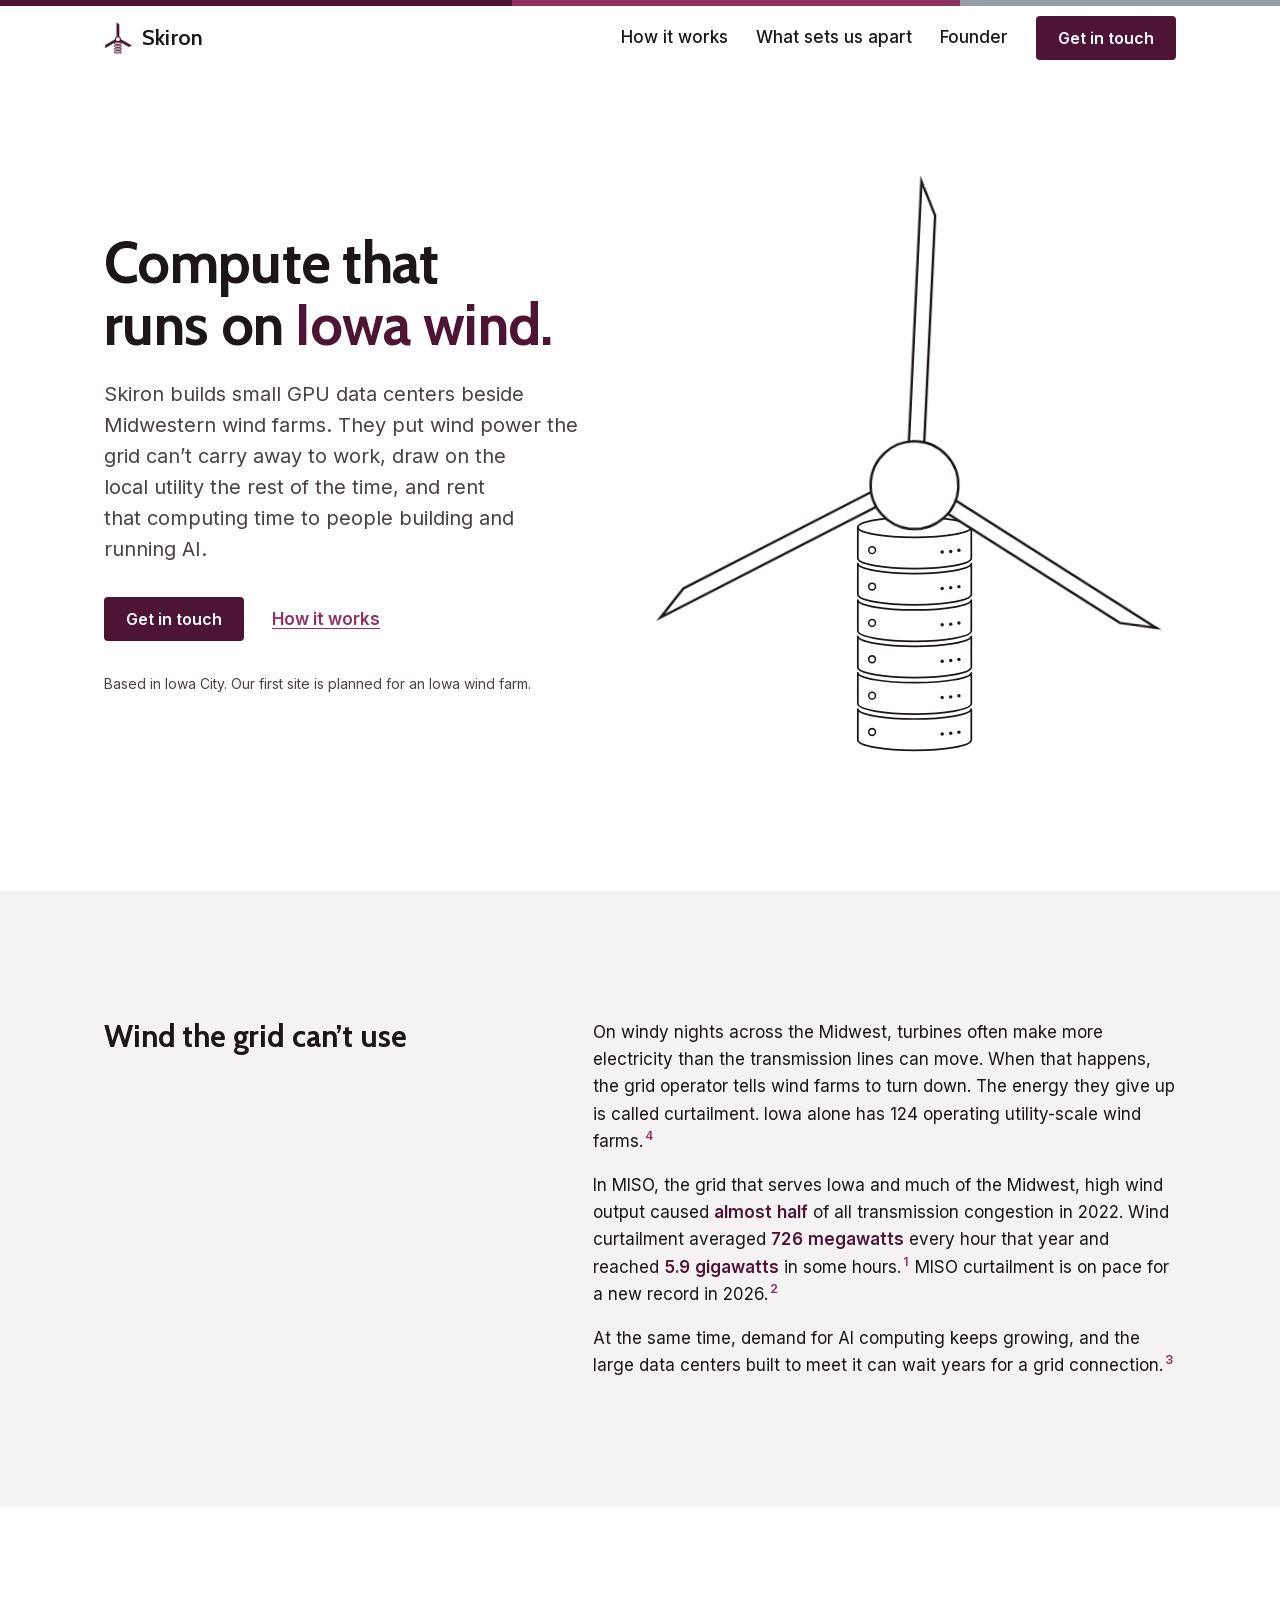
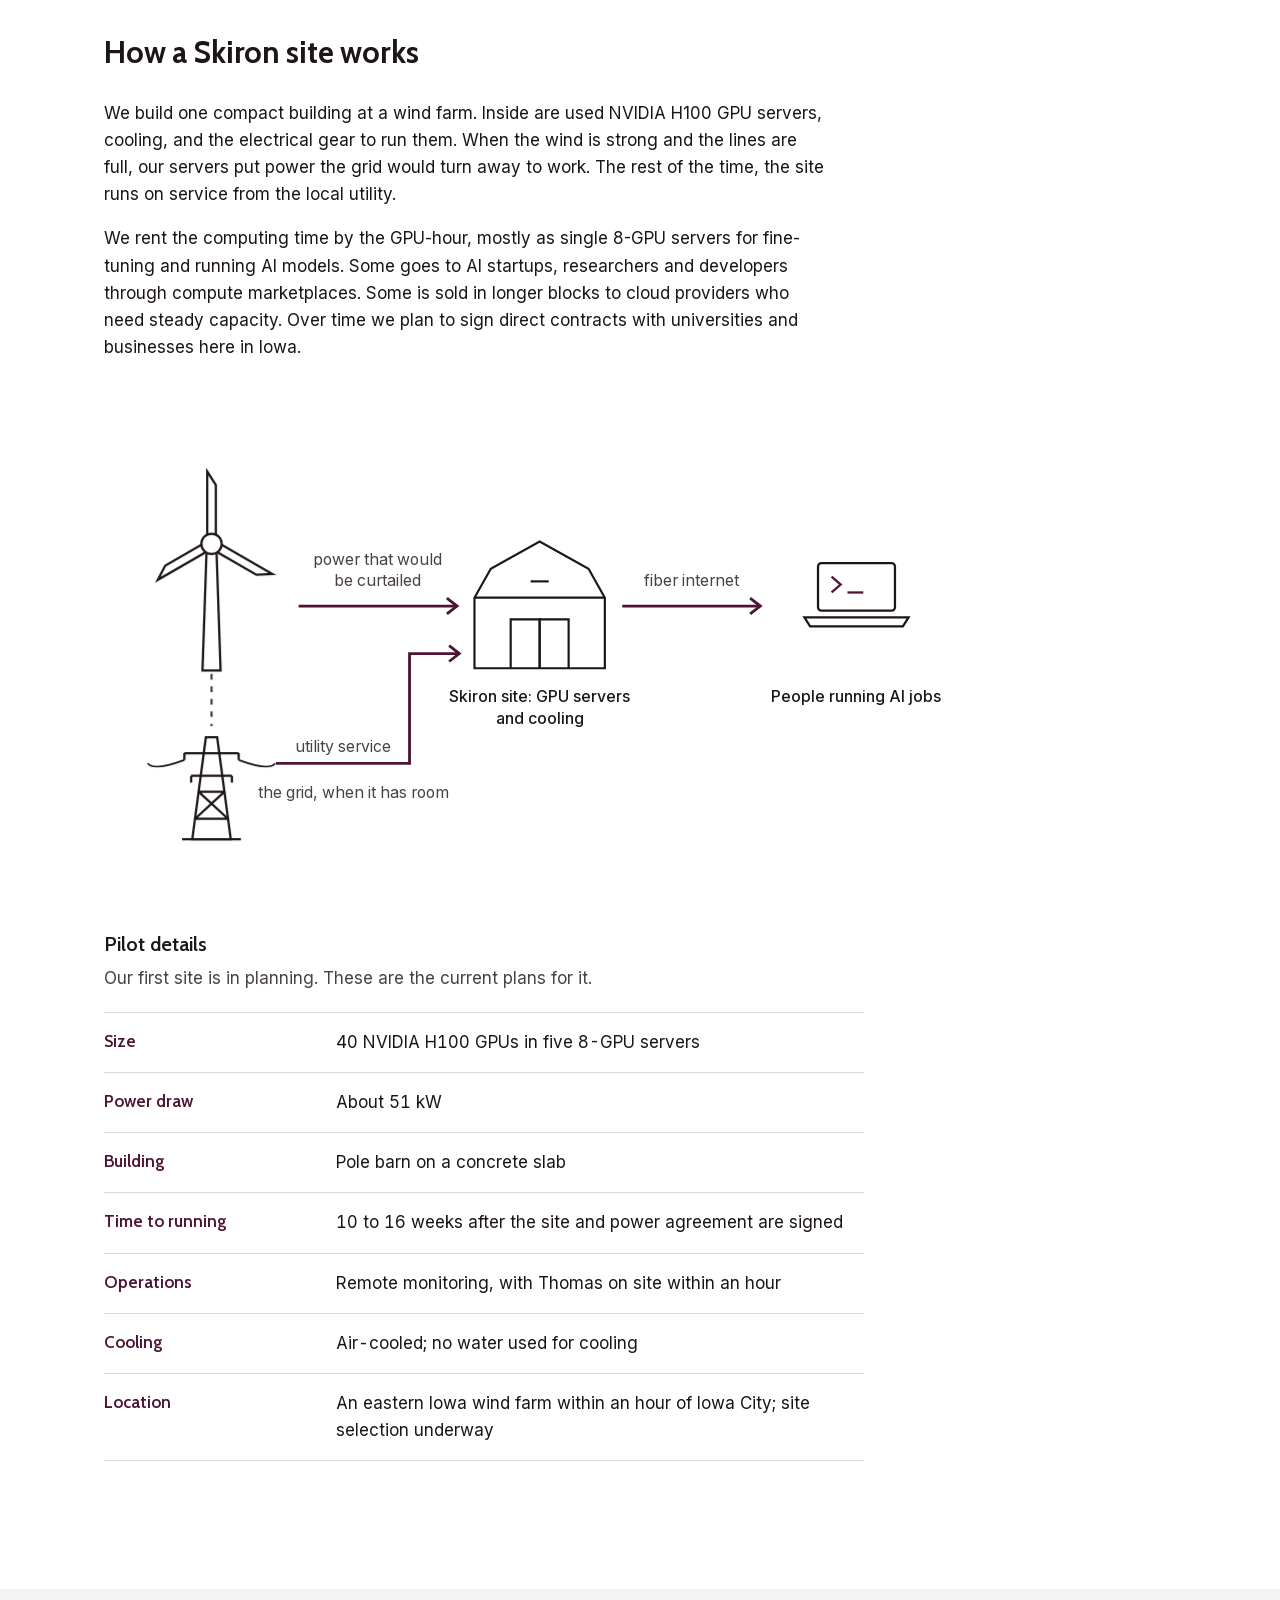
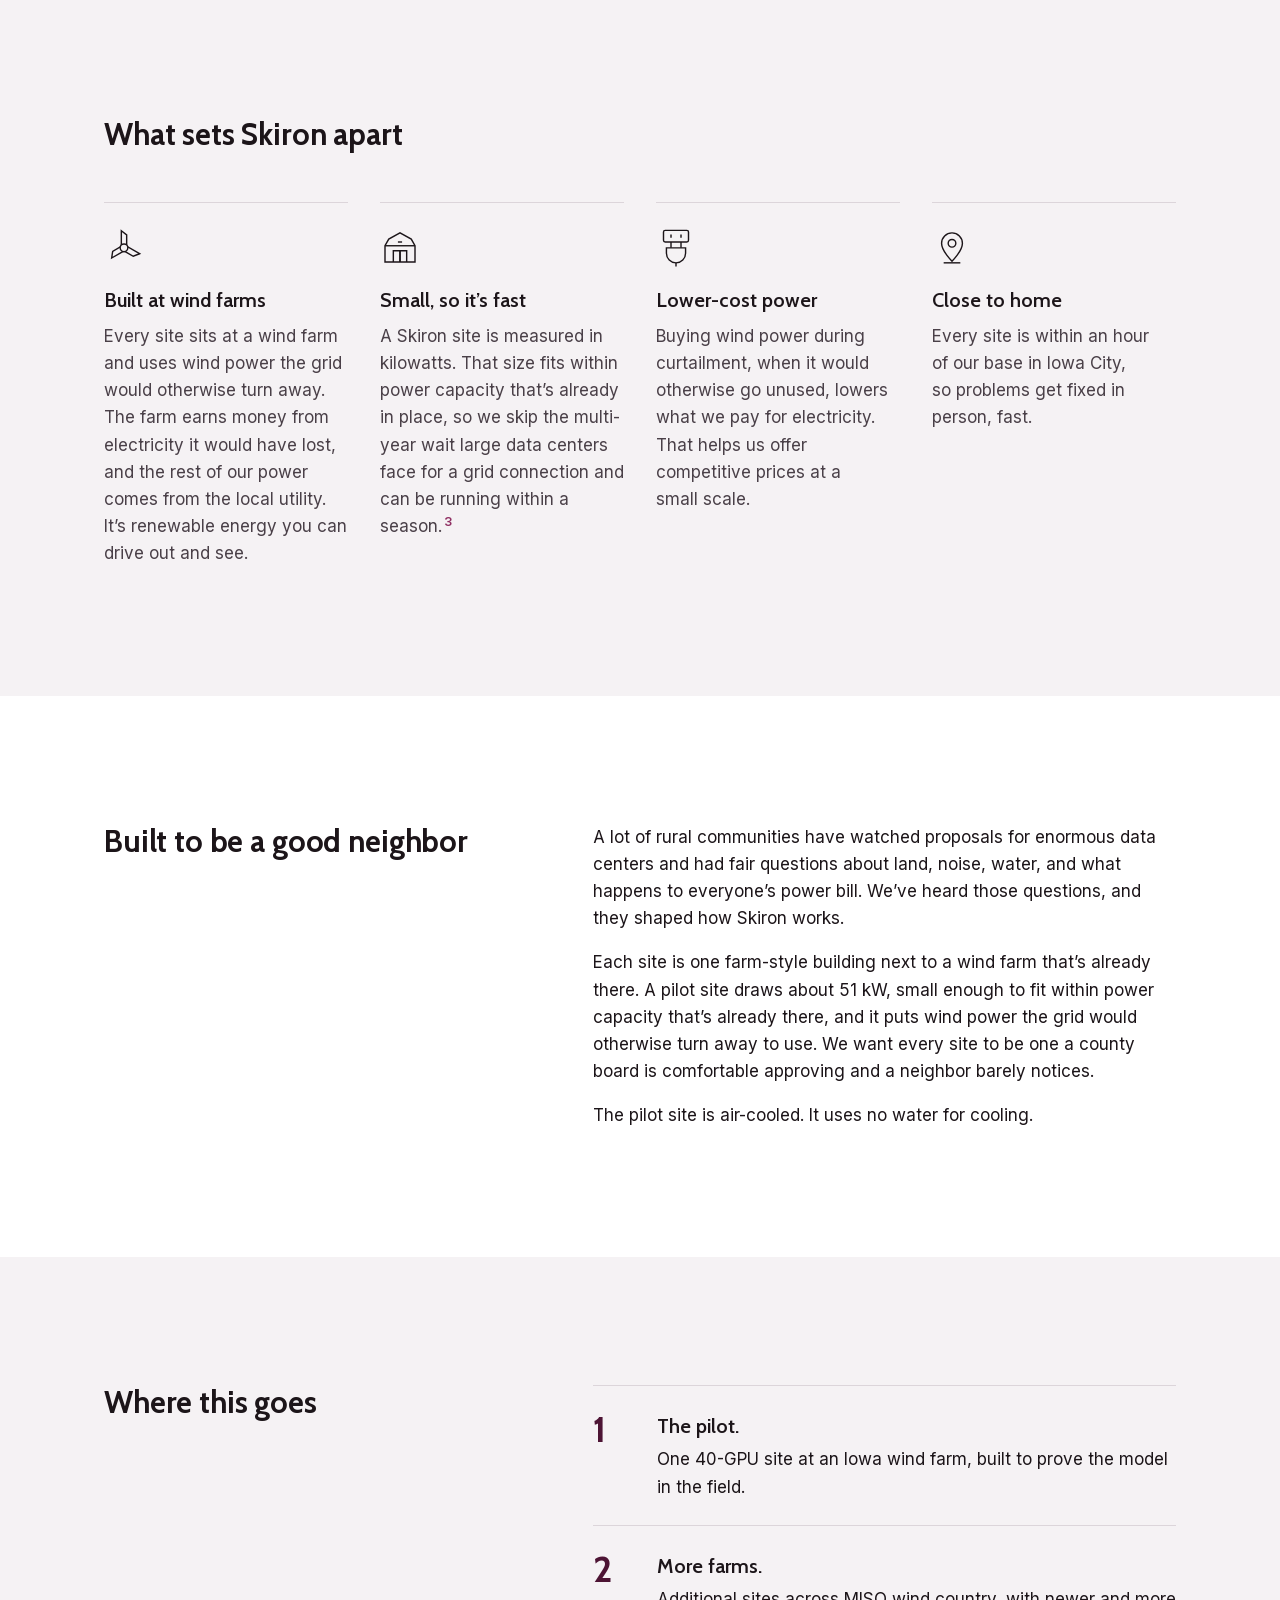
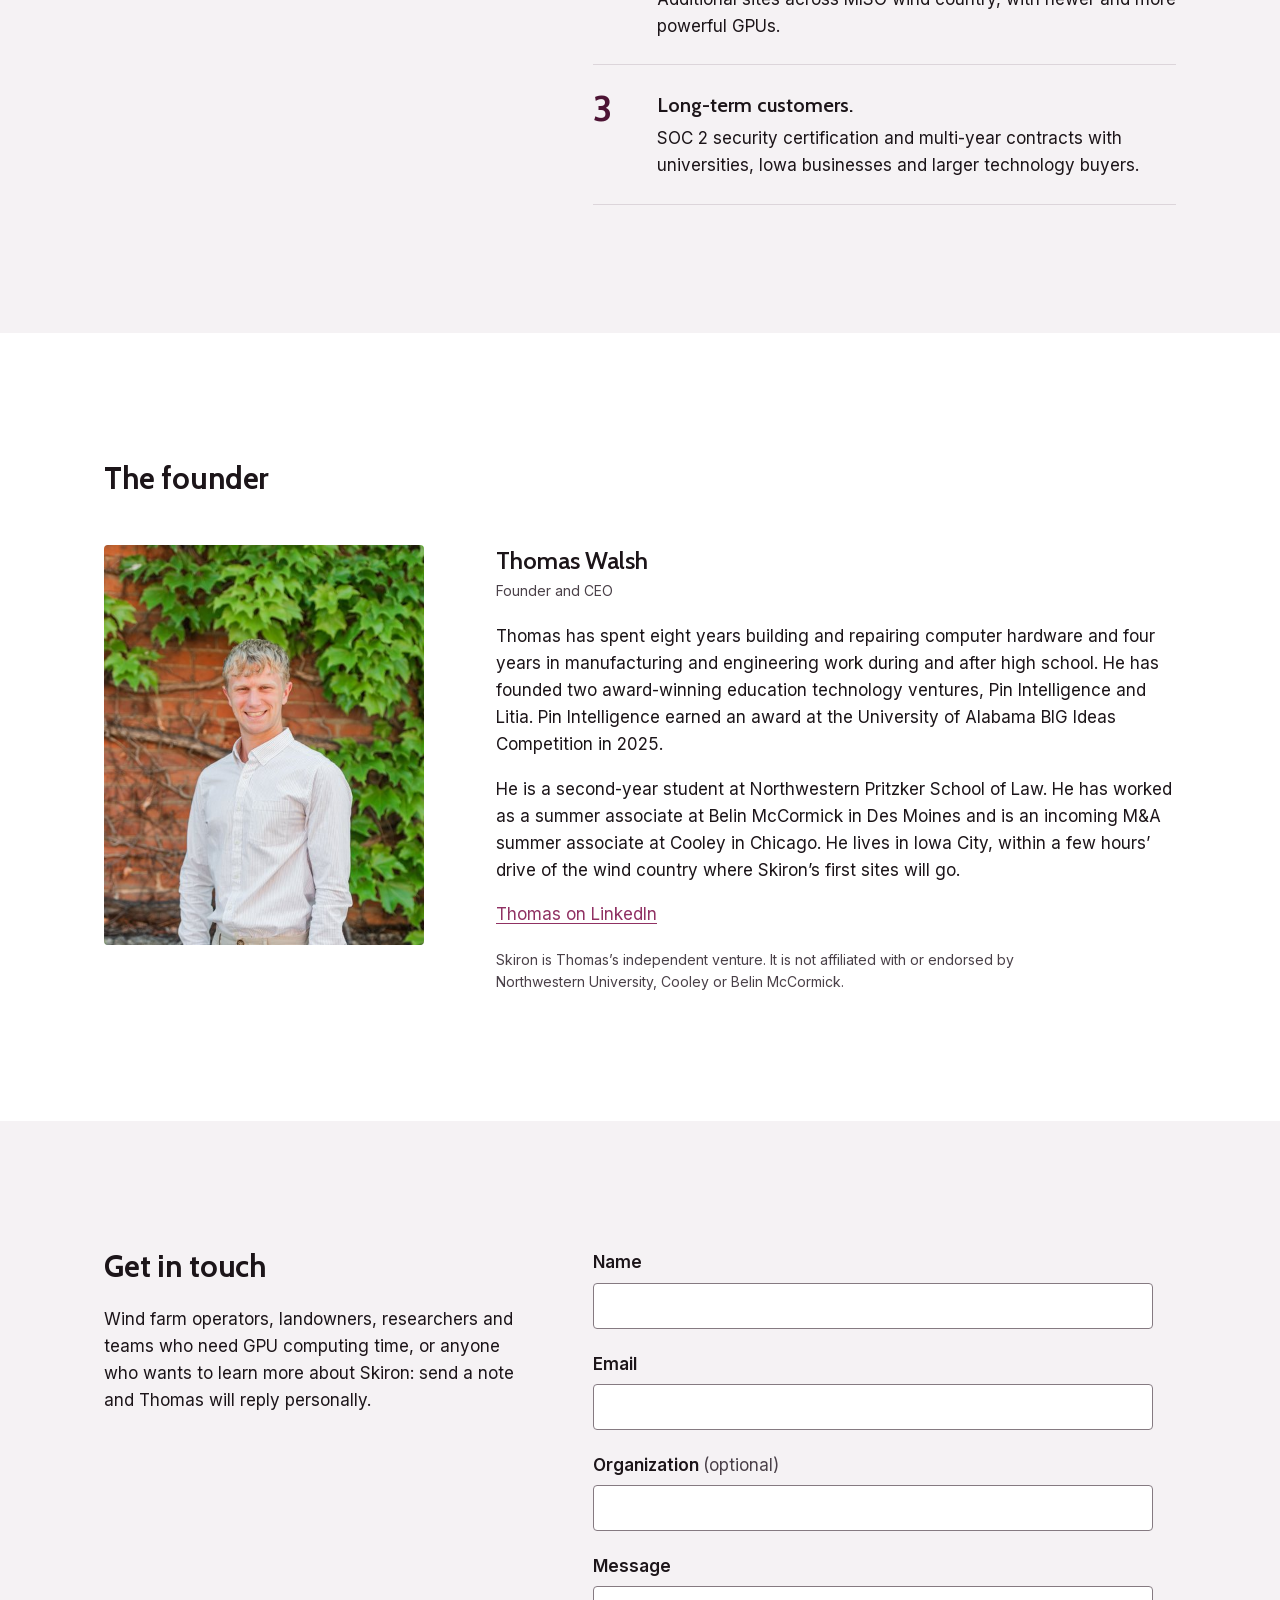
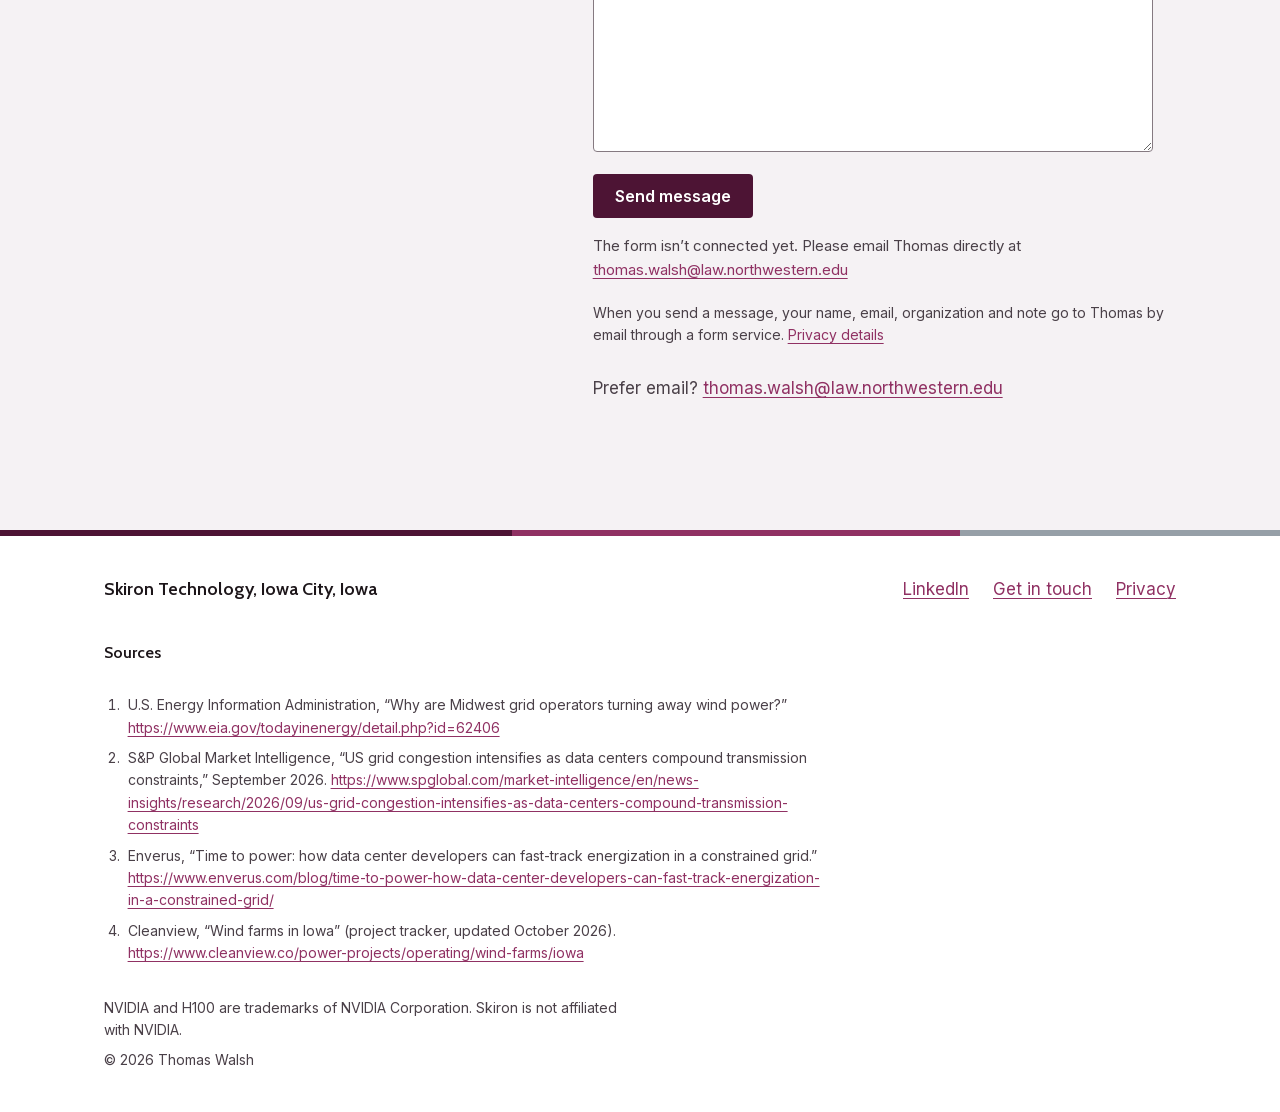
==== index.html @ 196f5e0c "Align site copy with Deck 7: power sourcing, eastern Iowa site, ops details, sources Co-Authored-By:" ====
<!doctype html>
<html lang="en">
<head>
<meta charset="utf-8">
<meta name="viewport" content="width=device-width, initial-scale=1, viewport-fit=cover">
<title>Skiron | Wind-powered GPU compute in Iowa</title>
<meta name="description" content="Skiron builds small GPU data centers at Midwestern wind farms, using wind power the grid can’t carry and renting that computing time to people building AI.">
<link rel="canonical" href="https://tjwalsh1.github.io/skiron-site/">
<meta name="color-scheme" content="light dark">
<meta name="theme-color" content="#FFFFFF" media="(prefers-color-scheme: light)">
<meta name="theme-color" content="#171115" media="(prefers-color-scheme: dark)">
<link rel="icon" href="assets/img/favicon.svg" type="image/svg+xml">
<link rel="icon" href="assets/img/favicon-32.png" sizes="32x32" type="image/png">
<link rel="apple-touch-icon" href="assets/img/apple-touch-icon.png">
<meta property="og:type" content="website">
<meta property="og:site_name" content="Skiron Technology">
<meta property="og:title" content="Skiron | Wind-powered GPU compute in Iowa">
<meta property="og:description" content="Skiron builds small GPU data centers at Midwestern wind farms, using wind power the grid can’t carry and renting that computing time to people building AI.">
<meta property="og:url" content="https://tjwalsh1.github.io/skiron-site/">
<meta property="og:image" content="https://tjwalsh1.github.io/skiron-site/assets/img/og-image.png">
<meta property="og:image:width" content="1200">
<meta property="og:image:height" content="630">
<meta property="og:image:alt" content="Skiron. Compute that runs on Iowa wind.">
<meta name="twitter:card" content="summary_large_image">
<meta name="twitter:title" content="Skiron | Wind-powered GPU compute in Iowa">
<meta name="twitter:description" content="Skiron builds small GPU data centers at Midwestern wind farms, using wind power the grid can’t carry and renting that computing time to people building AI.">
<meta name="twitter:image" content="https://tjwalsh1.github.io/skiron-site/assets/img/og-image.png">
<meta name="twitter:image:alt" content="Skiron. Compute that runs on Iowa wind.">
<link rel="preload" href="assets/fonts/inter-latin.woff2" as="font" type="font/woff2" crossorigin>
<link rel="preload" href="assets/fonts/cabin-latin.woff2" as="font" type="font/woff2" crossorigin>
<link rel="stylesheet" href="assets/css/site.css">
<script>document.documentElement.classList.add('js');if(!matchMedia('(prefers-reduced-motion: reduce)').matches)document.documentElement.classList.add('motion')</script>
<script src="assets/js/site.js" defer></script>
<script type="application/ld+json">
{
  "@context": "https://schema.org",
  "@type": "Organization",
  "name": "Skiron Technology",
  "url": "https://tjwalsh1.github.io/skiron-site/",
  "logo": "https://tjwalsh1.github.io/skiron-site/assets/img/apple-touch-icon.png",
  "founder": {
    "@type": "Person",
    "name": "Thomas Walsh",
    "sameAs": "https://www.linkedin.com/in/thomas-j-walsh-nu2028"
  },
  "address": {
    "@type": "PostalAddress",
    "addressLocality": "Iowa City",
    "addressRegion": "IA",
    "addressCountry": "US"
  }
}
</script>
</head>
<body>
<!-- TODO(Thomas): have counsel review the finished site before the link is shared. -->
<a class="skip" href="#main">Skip to content</a>
<div class="bar bar--top" aria-hidden="true"><span></span><span></span><span></span></div>
<header class="site-header">
  <div class="wrap">
    <a class="brand" href="#top"><svg class="mark" viewBox="140 20 1730 1960" width="28" height="32" aria-hidden="true" focusable="false"><g class="stk" fill="none" stroke="currentColor" stroke-width="58"><rect x="790" y="1263" width="420" height="122.8" rx="70"/><rect x="790" y="1441.8" width="420" height="122.8" rx="70"/><rect x="790" y="1620.5" width="420" height="122.8" rx="70"/><rect x="790" y="1799.2" width="420" height="122.8" rx="70"/></g><g transform="translate(1000 1072)"><g fill="currentColor" stroke="currentColor" stroke-width="22" stroke-linejoin="miter" stroke-miterlimit="10"><path d="M-74 -1011 74 -899.6 74 0 -74 -0Z"/><path d="M-766 355.6 -788.6 539.4 36.9 64.1 -36.9 -64.1Z"/><path d="M848.4 398 678.1 471.3 -36.6 64.3 36.6 -64.3Z"/></g><circle r="150" style="fill:var(--surface,var(--paper,#fff))" stroke="currentColor" stroke-width="64"/></g></svg><span>Skiron</span></a>
    <button class="nav-toggle" type="button" aria-expanded="false" aria-controls="site-nav">Menu</button>
    <nav id="site-nav" class="nav" aria-label="Main">
      <a href="#how">How it works</a>
      <a href="#different">What sets us apart</a>
      <a href="#founder">Founder</a>
      <a class="btn" href="#contact">Get in touch</a>
    </nav>
  </div>
</header>

<main id="main">

<section class="hero" id="top">
  <div class="wrap">
    <div class="hero-grid">
      <div class="hero-copy">
        <h1>Compute that runs on <span class="accent">Iowa wind.</span></h1>
        <p class="lede">Skiron builds small GPU data centers beside Midwestern wind farms. They put wind power the grid can’t carry away to work, draw on the local utility the rest of the time, and rent that computing time to people building and running AI.</p>
        <div class="actions">
          <a class="btn" href="#contact">Get in touch</a>
          <a class="textlink" href="#how">How it works</a>
        </div>
        <p class="where">Based in Iowa City. Our first site is planned for an Iowa wind farm.</p>
      </div>
      <div class="hero-art">
<svg class="logo" viewBox="140 20 1730 1960" role="img" aria-labelledby="logo-title">
  <title id="logo-title">Skiron logo: a wind turbine rotor above a stack of servers</title>
  <g id="stack" class="stack">
    <ellipse class="line" cx="1000.2" cy="1212.1" rx="188.8" ry="33.5"/>
    <path class="line" d="M811.5 1212.1V1315.1A188.8 35 0 0 0 1189 1315.1V1212.1"/>
    <circle class="line ring" cx="858.9" cy="1288.1" r="11.2"/>
    <circle class="led" cx="1092.1" cy="1294.5" r="5.7"/>
    <circle class="led" cx="1120.5" cy="1292.3" r="5.7"/>
    <circle class="led" cx="1147.8" cy="1288.5" r="5.7"/>
    <path class="line" d="M811.5 1333.1V1436.1A188.8 35 0 0 0 1189 1436.1V1333.1A188.8 33.5 0 0 1 811.5 1333.1Z"/>
    <circle class="line ring" cx="858.9" cy="1409.1" r="11.2"/>
    <circle class="led" cx="1092.1" cy="1415.5" r="5.7"/>
    <circle class="led" cx="1120.5" cy="1413.3" r="5.7"/>
    <circle class="led" cx="1147.8" cy="1409.5" r="5.7"/>
    <path class="line" d="M811.5 1454.1V1557.1A188.8 35 0 0 0 1189 1557.1V1454.1A188.8 33.5 0 0 1 811.5 1454.1Z"/>
    <circle class="line ring" cx="858.9" cy="1530.1" r="11.2"/>
    <circle class="led" cx="1092.1" cy="1536.5" r="5.7"/>
    <circle class="led" cx="1120.5" cy="1534.3" r="5.7"/>
    <circle class="led" cx="1147.8" cy="1530.5" r="5.7"/>
    <path class="line" d="M811.5 1575.1V1678.1A188.8 35 0 0 0 1189 1678.1V1575.1A188.8 33.5 0 0 1 811.5 1575.1Z"/>
    <circle class="line ring" cx="858.9" cy="1651.1" r="11.2"/>
    <circle class="led" cx="1092.1" cy="1657.5" r="5.7"/>
    <circle class="led" cx="1120.5" cy="1655.3" r="5.7"/>
    <circle class="led" cx="1147.8" cy="1651.5" r="5.7"/>
    <path class="line" d="M811.5 1696.1V1799.1A188.8 35 0 0 0 1189 1799.1V1696.1A188.8 33.5 0 0 1 811.5 1696.1Z"/>
    <circle class="line ring" cx="858.9" cy="1772.1" r="11.2"/>
    <circle class="led" cx="1092.1" cy="1778.5" r="5.7"/>
    <circle class="led" cx="1120.5" cy="1776.3" r="5.7"/>
    <circle class="led" cx="1147.8" cy="1772.5" r="5.7"/>
    <path class="line" d="M811.5 1817.1V1920.1A188.8 35 0 0 0 1189 1920.1V1817.1A188.8 33.5 0 0 1 811.5 1817.1Z"/>
    <circle class="line ring" cx="858.9" cy="1893.1" r="11.2"/>
    <circle class="led" cx="1092.1" cy="1899.5" r="5.7"/>
    <circle class="led" cx="1120.5" cy="1897.3" r="5.7"/>
    <circle class="led" cx="1147.8" cy="1893.5" r="5.7"/>
  </g>
  <g transform="translate(1000 1072)">
    <g id="rotor" class="rotor">
      <path class="blade" d="M-25.5 -1011 25.5 -899.6 25.5 -0.1 -25.5 -0.1Z"/>
      <path class="blade" d="M-751.7 380.4 -822.8 480.1 2.8 4.8 -22.7 -39.5Z"/>
      <path class="blade" d="M826.8 435.8 704.6 424.8 -10.2 17.8 15.1 -26.5Z"/>
      <circle class="blade" r="146"/>
    </g>
  </g>
</svg>
      </div>
    </div>
  </div>
</section>

<section class="section section--mist" id="problem" aria-labelledby="problem-h">
  <div class="wrap split">
    <div><h2 id="problem-h">Wind the grid can’t use</h2></div>
    <div class="prose">
      <p>On windy nights across the Midwest, turbines often make more electricity than the transmission lines can move. When that happens, the grid operator tells wind farms to turn down. The energy they give up is called curtailment. Iowa alone has 124 operating utility-scale wind farms.<sup class="fn"><a href="#source-4" aria-label="Source 4">4</a></sup></p>
      <p>In MISO, the grid that serves Iowa and much of the Midwest, high wind output caused <span class="fig">almost half</span> of all transmission congestion in 2022. Wind curtailment averaged <span class="fig">726 megawatts</span> every hour that year and reached <span class="fig">5.9 gigawatts</span> in some hours.<sup class="fn"><a href="#source-1" aria-label="Source 1">1</a></sup> MISO curtailment is on pace for a new record in 2026.<sup class="fn"><a href="#source-2" aria-label="Source 2">2</a></sup></p>
      <p>At the same time, demand for AI computing keeps growing, and the large data centers built to meet it can wait years for a grid connection.<sup class="fn"><a href="#source-3" aria-label="Source 3">3</a></sup></p>
    </div>
  </div>
</section>

<section class="section" id="how" aria-labelledby="how-h">
  <div class="wrap">
    <h2 id="how-h">How a Skiron site works</h2>
    <div class="how-lede">
      <p>We build one compact building at a wind farm. Inside are used NVIDIA H100 GPU servers, cooling, and the electrical gear to run them. When the wind is strong and the lines are full, our servers put power the grid would turn away to work. The rest of the time, the site runs on service from the local utility.</p>
      <p>We rent the computing time by the GPU-hour, mostly as single 8-GPU servers for fine-tuning and running AI models. Some goes to AI startups, researchers and developers through compute marketplaces. Some is sold in longer blocks to cloud providers who need steady capacity. Over time we plan to sign direct contracts with universities and businesses here in Iowa.</p>
    </div>

    <figure class="diagram">
<svg class="dg dg-wide" viewBox="0 0 760 390" role="img" aria-labelledby="dgw-t" aria-describedby="dg-text" focusable="false"><title id="dgw-t">How a Skiron site works</title><g class="d-turbine" transform="translate(95 105)"><path d="M-4.5 9L-8 112H8L4.5 9"/><g class="d-spin"><path d="M-3.8 -64 3.8 -52 3.8 0 -3.8 -0Z"/><path d="M53.9 26.7 39.7 27.3 -1.9 3.3 1.9 -3.3Z"/><path d="M-47.5 31.8 -40.9 19.2 -1.9 -3.3 1.9 3.3Z"/><circle r="9" style="fill:var(--surface)"/></g></g><path class="d-grid" d="M95 220V266"/><g class="d-pylon" transform="translate(95 268)"><path d="M-5 8H5L17 98H-17Z"/><path d="M-24 22H24M-18 42H18"/><path d="M-11.4 56H11.4M-14.6 80H14.6M-11.4 56L14.6 80M11.4 56L-14.6 80"/><path d="M-24 22v6M24 22v6M-18 42v6M18 42v6"/><path d="M-24 28Q-51 38 -56.4 31M24 28Q51 38 56.4 31" class="d-wire"/><path d="M-26 98H26"/></g><text class="t-note" x="136" y="330" text-anchor="start">the grid, when it has room</text><path class="d-flow a3" pathLength="1" d="M152 299H270V202H314"/><path class="d-head a3" d="M305 195L314 202L305 209"/><text class="t-note" x="211" y="289" text-anchor="middle">utility service</text><circle class="d-dot dot3" cx="152" cy="299" r="4.5"/><path class="d-flow a1" pathLength="1" d="M172 160H312"/><path class="d-head a1" d="M303 153L312 160L303 167"/><text class="t-note" x="242" y="124" text-anchor="middle">power that would</text><text class="t-note" x="242" y="142" text-anchor="middle">be curtailed</text><circle class="d-dot dot1" cx="172" cy="160" r="4.5" style="--dx:140px;--dy:0px"/><g class="d-barn" transform="translate(385 215) scale(3.2) translate(-24 -42)" stroke-width="0.6"><path d="M6 42V22.5L10.5 14.5 24 7l13.5 7.5L42 22.5V42z"/><path d="M6 22.5h36"/><g class="d-door"><path class="d-leaf-l" d="M16 42V28.5h8V42"/><path class="d-leaf-r" d="M24 42V28.5h8V42"/></g><path d="M21.5 18h5"/></g><text class="t-node" x="385" y="245" text-anchor="middle">Skiron site: GPU servers</text><text class="t-node" x="385" y="264" text-anchor="middle">and cooling</text><path class="d-flow a2" pathLength="1" d="M458 160H580"/><path class="d-head a2" d="M571 153L580 160L571 167"/><text class="t-note" x="519" y="142" text-anchor="middle">fiber internet</text><circle class="d-dot dot2" cx="458" cy="160" r="4.5" style="--dx:122px;--dy:0px"/><g class="d-laptop" transform="translate(665 150)"><rect x="-34" y="-28" width="68" height="42" rx="3"/><path d="M-46 20H46L41 28H-41Z"/><path class="d-prompt" d="M-22 -16L-14 -9-22 -2"/><path class="d-cursor" d="M-8 -2H6"/></g><text class="t-node" x="665" y="245" text-anchor="middle">People running AI jobs</text></svg>
<svg class="dg dg-tall" viewBox="0 0 320 712" role="img" aria-labelledby="dgt-t" aria-describedby="dg-text" focusable="false"><title id="dgt-t">How a Skiron site works</title><g class="d-turbine" transform="translate(190 100)"><path d="M-4.5 9L-8 112H8L4.5 9"/><g class="d-spin"><path d="M-3.8 -64 3.8 -52 3.8 0 -3.8 -0Z"/><path d="M53.9 26.7 39.7 27.3 -1.9 3.3 1.9 -3.3Z"/><path d="M-47.5 31.8 -40.9 19.2 -1.9 -3.3 1.9 3.3Z"/><circle r="9" style="fill:var(--surface)"/></g></g><path class="d-grid" d="M190 216H60V262"/><g class="d-pylon" transform="translate(60 262)"><path d="M-5 8H5L17 98H-17Z"/><path d="M-24 22H24M-18 42H18"/><path d="M-11.4 56H11.4M-14.6 80H14.6M-11.4 56L14.6 80M11.4 56L-14.6 80"/><path d="M-24 22v6M24 22v6M-18 42v6M18 42v6"/><path d="M-24 28Q-47 38 -51.6 31M24 28Q47 38 51.6 31" class="d-wire"/><path d="M-26 98H26"/></g><text class="t-note" x="60" y="392" text-anchor="middle">the grid,</text><text class="t-note" x="60" y="410" text-anchor="middle">when it has</text><text class="t-note" x="60" y="428" text-anchor="middle">room</text><path class="d-flow a3" pathLength="1" d="M112 293V428H123"/><path class="d-head a3" d="M114 421L123 428L114 435"/><text class="t-note" x="121" y="316" text-anchor="start">utility</text><text class="t-note" x="121" y="334" text-anchor="start">service</text><circle class="d-dot dot3" cx="112" cy="293" r="4.5"/><path class="d-flow a1" pathLength="1" d="M190 230V330"/><path class="d-head a1" d="M183 321L190 330L197 321"/><text class="t-note" x="206" y="272" text-anchor="start">power that would</text><text class="t-note" x="206" y="290" text-anchor="start">be curtailed</text><circle class="d-dot dot1" cx="190" cy="230" r="4.5" style="--dx:0px;--dy:92px"/><g class="d-barn" transform="translate(190 452) scale(3.2) translate(-24 -42)" stroke-width="0.6"><path d="M6 42V22.5L10.5 14.5 24 7l13.5 7.5L42 22.5V42z"/><path d="M6 22.5h36"/><g class="d-door"><path class="d-leaf-l" d="M16 42V28.5h8V42"/><path class="d-leaf-r" d="M24 42V28.5h8V42"/></g><path d="M21.5 18h5"/></g><text class="t-node" x="190" y="482" text-anchor="middle">Skiron site: GPU servers</text><text class="t-node" x="190" y="501" text-anchor="middle">and cooling</text><path class="d-flow a2" pathLength="1" d="M190 520V590"/><path class="d-head a2" d="M183 581L190 590L197 581"/><text class="t-note" x="206" y="560" text-anchor="start">fiber internet</text><circle class="d-dot dot2" cx="190" cy="520" r="4.5" style="--dx:0px;--dy:62px"/><g class="d-laptop" transform="translate(190 636)"><rect x="-34" y="-28" width="68" height="42" rx="3"/><path d="M-46 20H46L41 28H-41Z"/><path class="d-prompt" d="M-22 -16L-14 -9-22 -2"/><path class="d-cursor" d="M-8 -2H6"/></g><text class="t-node" x="190" y="698" text-anchor="middle">People running AI jobs</text></svg>
      <figcaption class="visually-hidden" id="dg-text">A wind turbine sends power that would otherwise be curtailed to a Skiron site, a small barn holding GPU servers and cooling. The site also draws utility service from the grid when the wind isn’t curtailed, and connects over fiber internet to people running AI jobs. A dashed line shows the turbine can also send power to the grid when it has room.</figcaption>
    </figure>

    <h3 class="facts-title" id="pilot-h">Pilot details</h3>
    <p class="plan-note">Our first site is in planning. These are the current plans for it.</p>
    <dl class="facts" aria-labelledby="pilot-h">
      <div><dt>Size</dt><dd>40 NVIDIA H100 GPUs in five 8-GPU servers</dd></div>
      <div><dt>Power draw</dt><dd>About 51 kW</dd></div>
      <div><dt>Building</dt><dd>Pole barn on a concrete slab</dd></div>
      <div><dt>Time to running</dt><dd>10 to 16 weeks after the site and power agreement are signed</dd></div>
      <div><dt>Operations</dt><dd>Remote monitoring, with Thomas on site within an hour</dd></div>
      <div><dt>Cooling</dt><dd>Air-cooled; no water used for cooling</dd></div>
      <div><dt>Location</dt><dd>An eastern Iowa wind farm within an hour of Iowa City; site selection underway</dd></div>
    </dl>
  </div>
</section>

<section class="section section--mist" id="different" aria-labelledby="different-h">
  <div class="wrap">
    <h2 id="different-h">What sets Skiron apart</h2>
    <div class="features">
      <div class="feature">
        <svg class="icon icon-turbine" viewBox="0 0 48 48" width="40" height="40" fill="none" stroke="currentColor" stroke-width="1.7" stroke-linejoin="miter" stroke-miterlimit="10" aria-hidden="true" focusable="false"><g class="i-rotor" transform="translate(24 25)"><g class="i-spin"><path d="M-3.2 -20.5 3.2 -15.5 3.2 0 -3.2 -0Z"/><path d="M18.7 7.1 11.1 10.1 -1.6 2.8 1.6 -2.8Z"/><path d="M-14.8 12.2 -13.6 4.2 -1.6 -2.8 1.6 2.8Z"/><circle class="i-hub" r="4.6"/></g></g></svg>
        <h3>Built at wind farms</h3>
        <p>Every site sits at a wind farm and uses wind power the grid would otherwise turn away. The farm earns money from electricity it would have lost, and the rest of our power comes from the local utility. It’s renewable energy you can drive out and see.</p>
      </div>
      <div class="feature">
        <svg class="icon icon-barn" viewBox="0 0 48 48" width="40" height="40" fill="none" stroke="currentColor" stroke-width="1.7" stroke-linejoin="miter" stroke-miterlimit="10" aria-hidden="true" focusable="false"><path d="M6 42V22.5L10.5 14.5 24 7l13.5 7.5L42 22.5V42z"/><path d="M6 22.5h36"/><g class="i-door"><path class="i-leaf i-leaf-l" d="M16 42V28.5h8V42"/><path class="i-leaf i-leaf-r" d="M24 42V28.5h8V42"/></g><path d="M21.5 18h5"/></svg>
        <h3>Small, so it’s fast</h3>
        <p>A Skiron site is measured in kilowatts. That size fits within power capacity that’s already in place, so we skip the multi-year wait large data centers face for a grid connection and can be running within a season.<sup class="fn"><a href="#source-3" aria-label="Source 3">3</a></sup></p>
      </div>
      <div class="feature">
        <svg class="icon icon-plug" viewBox="0 0 48 48" width="40" height="40" fill="none" stroke="currentColor" stroke-width="1.7" stroke-linejoin="miter" stroke-miterlimit="10" aria-hidden="true" focusable="false"><rect class="i-socket" x="9" y="4" width="30" height="14" rx="2"/><path d="M18 9v4M30 9v4"/><g class="i-plug"><path d="M18 25v-7M30 25v-7"/><path d="M12.5 25h23v6.5a11.5 11.5 0 0 1-23 0z"/><path d="M24 43v4.5"/></g></svg>
        <h3>Lower-cost power</h3>
        <p>Buying wind power during curtailment, when it would otherwise go unused, lowers what we pay for electricity. That helps us offer competitive prices at a small scale.</p>
      </div>
      <div class="feature">
        <svg class="icon icon-pin" viewBox="0 0 48 48" width="40" height="40" fill="none" stroke="currentColor" stroke-width="1.7" stroke-linejoin="miter" stroke-miterlimit="10" aria-hidden="true" focusable="false"><path d="M14 43h20"/><g class="i-pin"><path d="M24 41C24 41 11.5 29 11.5 19.5a12.5 12.5 0 0 1 25 0C36.5 29 24 41 24 41z"/><circle cx="24" cy="19.5" r="4.6"/></g></svg>
        <h3>Close to home</h3>
        <p>Every site is within an hour of our base in Iowa City, so problems get fixed in person, fast.</p>
      </div>
    </div>
  </div>
</section>

<section class="section" id="neighbors" aria-labelledby="neighbors-h">
  <div class="wrap split">
    <div><h2 id="neighbors-h">Built to be a good neighbor</h2></div>
    <div class="prose">
      <p>A lot of rural communities have watched proposals for enormous data centers and had fair questions about land, noise, water, and what happens to everyone’s power bill. We’ve heard those questions, and they shaped how Skiron works.</p>
      <p>Each site is one farm-style building next to a wind farm that’s already there. A pilot site draws about 51 kW, small enough to fit within power capacity that’s already there, and it puts wind power the grid would otherwise turn away to use. We want every site to be one a county board is comfortable approving and a neighbor barely notices.</p>
      <p>The pilot site is air-cooled. It uses no water for cooling.</p>
    </div>
  </div>
</section>

<section class="section section--mist" id="roadmap" aria-labelledby="roadmap-h">
  <div class="wrap split">
    <div><h2 id="roadmap-h">Where this goes</h2></div>
    <ol class="steps" role="list">
      <li><div><strong>The pilot.</strong> One 40-GPU site at an Iowa wind farm, built to prove the model in the field.</div></li>
      <li><div><strong>More farms.</strong> Additional sites across MISO wind country, with newer and more powerful GPUs.</div></li>
      <li><div><strong>Long-term customers.</strong> SOC 2 security certification and multi-year contracts with universities, Iowa businesses and larger technology buyers.</div></li>
    </ol>
  </div>
</section>

<section class="section" id="founder" aria-labelledby="founder-h">
  <div class="wrap">
    <h2 id="founder-h">The founder</h2>
    <div class="founder">
      <img class="portrait" src="assets/img/thomas-walsh-480.jpg" srcset="assets/img/thomas-walsh-480.jpg 480w, assets/img/thomas-walsh.jpg 914w" sizes="(max-width: 480px) 100vw, 320px" width="320" height="400" alt="Thomas Walsh" loading="lazy" decoding="async">
      <div>
        <h3>Thomas Walsh</h3>
        <p class="role">Founder and CEO</p>
        <!-- TODO(Thomas): add the award name and year for Litia (the copy says both ventures are award-winning), and anything from LinkedIn worth adding. -->
        <p>Thomas has spent eight years building and repairing computer hardware and four years in manufacturing and engineering work during and after high school. He has founded two award-winning education technology ventures, Pin Intelligence and Litia. Pin Intelligence earned an award at the University of Alabama BIG Ideas Competition in 2025.</p>
        <p>He is a second-year student at Northwestern Pritzker School of Law. He has worked as a summer associate at Belin McCormick in Des Moines and is an incoming M&amp;A summer associate at Cooley in Chicago. He lives in Iowa City, within a few hours’ drive of the wind country where Skiron’s first sites will go.</p>
        <p><a href="https://www.linkedin.com/in/thomas-j-walsh-nu2028" rel="me noopener" target="_blank">Thomas on LinkedIn</a></p>
        <p class="note">Skiron is Thomas’s independent venture. It is not affiliated with or endorsed by Northwestern University, Cooley or Belin McCormick.</p>
      </div>
    </div>
  </div>
</section>

<section class="section section--mist" id="contact" aria-labelledby="contact-h">
  <div class="wrap split">
    <div>
      <h2 id="contact-h">Get in touch</h2>
      <p class="contact-intro">Wind farm operators, landowners, researchers and teams who need GPU computing time, or anyone who wants to learn more about Skiron: send a note and Thomas will reply personally.</p>
    </div>
    <div>
      <!-- TODO(Thomas): create the Web3Forms access key (see README) and replace REPLACE_WITH_WEB3FORMS_KEY here and in assets/js/site.js. -->
      <form id="contact-form" class="form" action="https://api.web3forms.com/submit" method="POST" novalidate>
        <input type="hidden" name="access_key" value="REPLACE_WITH_WEB3FORMS_KEY">
        <input type="hidden" name="subject" value="New message from the Skiron website">
        <input type="hidden" name="from_name" value="Skiron website">
        <input type="hidden" name="redirect" value="https://tjwalsh1.github.io/skiron-site/thanks.html">
        <input type="checkbox" name="botcheck" tabindex="-1" aria-hidden="true" style="display:none">
        <div class="field">
          <label for="f-name">Name</label>
          <input id="f-name" name="name" type="text" autocomplete="name" required aria-describedby="name-error">
          <p class="field-error" id="name-error"></p>
        </div>
        <div class="field">
          <label for="f-email">Email</label>
          <input id="f-email" name="email" type="email" autocomplete="email" required aria-describedby="email-error">
          <p class="field-error" id="email-error"></p>
        </div>
        <div class="field">
          <label for="f-org">Organization <span class="opt">(optional)</span></label>
          <input id="f-org" name="organization" type="text" autocomplete="organization">
        </div>
        <div class="field">
          <label for="f-message">Message</label>
          <textarea id="f-message" name="message" rows="6" maxlength="4000" autocomplete="off" required aria-describedby="message-error"></textarea>
          <p class="field-error" id="message-error"></p>
        </div>
        <div class="form-actions">
          <button class="btn" type="submit">Send message</button>
          <p class="form-status" id="form-status" role="status" aria-live="polite"></p>
        </div>
      </form>
      <p class="note">When you send a message, your name, email, organization and note go to Thomas by email through a form service. <a href="privacy.html">Privacy details</a></p>
      <!-- TODO(Thomas): choose a domain name and a Skiron email address. Then change the destination in the Web3Forms dashboard and update the canonical, og:url, sitemap and form redirect. -->
      <p class="mail-alt">Prefer email? <a class="js-mail" href="#contact" hidden></a><noscript>thomas.walsh@law.northwestern.edu</noscript></p>
    </div>
  </div>
</section>

</main>

<footer class="site-footer">
  <div class="bar" aria-hidden="true"><span></span><span></span><span></span></div>
  <div class="wrap">
    <div class="footer-top">
      <!-- TODO(Thomas): no legal entity exists yet. Once it is formed, update the footer name and copyright line, the structured data in the head, and "Who runs this site" on the privacy page. -->
      <p class="footer-name">Skiron Technology, Iowa City, Iowa</p>
      <ul class="footer-links">
        <li><a href="https://www.linkedin.com/in/thomas-j-walsh-nu2028" rel="me noopener" target="_blank">LinkedIn</a></li>
        <li><a href="#contact">Get in touch</a></li>
        <li><a href="privacy.html">Privacy</a></li>
      </ul>
    </div>
    <h2 class="sources-title" id="sources-title">Sources</h2>
    <ol class="sources" aria-labelledby="sources-title">
      <li id="source-1">U.S. Energy Information Administration, “Why are Midwest grid operators turning away wind power?” <a href="https://www.eia.gov/todayinenergy/detail.php?id=62406" rel="noopener">https://www.eia.gov/todayinenergy/detail.php?id=62406</a></li>
      <li id="source-2">S&amp;P Global Market Intelligence, “US grid congestion intensifies as data centers compound transmission constraints,” September 2026. <a href="https://www.spglobal.com/market-intelligence/en/news-insights/research/2026/09/us-grid-congestion-intensifies-as-data-centers-compound-transmission-constraints" rel="noopener">https://www.spglobal.com/market-intelligence/en/news-insights/research/2026/09/us-grid-congestion-intensifies-as-data-centers-compound-transmission-constraints</a></li>
      <li id="source-3">Enverus, “Time to power: how data center developers can fast-track energization in a constrained grid.” <a href="https://www.enverus.com/blog/time-to-power-how-data-center-developers-can-fast-track-energization-in-a-constrained-grid/" rel="noopener">https://www.enverus.com/blog/time-to-power-how-data-center-developers-can-fast-track-energization-in-a-constrained-grid/</a></li>
      <li id="source-4">Cleanview, “Wind farms in Iowa” (project tracker, updated October 2026). <a href="https://www.cleanview.co/power-projects/operating/wind-farms/iowa" rel="noopener">https://www.cleanview.co/power-projects/operating/wind-farms/iowa</a></li>
    </ol>
    <p class="legal">NVIDIA and H100 are trademarks of NVIDIA Corporation. Skiron is not affiliated with NVIDIA.</p>
    <p class="copy">© 2026 Thomas Walsh</p>
  </div>
</footer>
</body>
</html>
---- assets/css/site.css ----
/* Skiron site styles. Colour tokens come from the Skiron deck theme. */

/* Fonts are served from this site, so visiting it makes no request to other companies.
   Cabin and Inter are licensed under the SIL Open Font License 1.1 (see assets/fonts/OFL-*.txt). */
@font-face {
  font-family: "Cabin";
  font-style: normal;
  font-weight: 600 700;
  font-display: swap;
  src: url("../fonts/cabin-latin.woff2") format("woff2");
  unicode-range: U+0000-00FF, U+0131, U+0152-0153, U+02BB-02BC, U+02C6, U+02DA, U+02DC, U+0304, U+0308, U+0329, U+2000-206F, U+20AC, U+2122, U+2191, U+2193, U+2212, U+2215, U+FEFF, U+FFFD;
}
@font-face {
  font-family: "Inter";
  font-style: normal;
  font-weight: 400 600;
  font-display: swap;
  src: url("../fonts/inter-latin.woff2") format("woff2");
  unicode-range: U+0000-00FF, U+0131, U+0152-0153, U+02BB-02BC, U+02C6, U+02DA, U+02DC, U+0304, U+0308, U+0329, U+2000-206F, U+20AC, U+2122, U+2191, U+2193, U+2212, U+2215, U+FEFF, U+FFFD;
}

:root {
  --paper: #FFFFFF;
  --mist: #F5F2F4;
  --ink: #1C1519;
  --ink-soft: #4A4048;
  --plum: #4D1434;
  --rose: #903163;
  --slate: #969FA7;
  --line: #DCD5DA;
  --field: #857A81;

  --btn-bg: #4D1434;
  --btn-fg: #FFFFFF;
  --btn-bg-hover: #903163;
  --btn-fg-hover: #FFFFFF;

  /* What the current section paints behind drawings (blades and hubs cover lines behind them). */
  --surface: var(--paper);

  --font-head: "Cabin", "Gill Sans", "Gill Sans MT", system-ui, sans-serif;
  --font-body: "Inter", system-ui, -apple-system, "Segoe UI", sans-serif;

  --measure: 66ch;
  --header-h: 64px;
  --ease-out: cubic-bezier(0.2, 0.7, 0.2, 1);

  color-scheme: light;
}

@media (prefers-color-scheme: dark) {
  :root:not([data-theme="light"]) {
    --paper: #171115;
    --mist: #1F171C;
    --ink: #EEE8EC;
    --ink-soft: #BDB2BA;
    --plum: #E3B6CC;
    --rose: #F0A9C9;
    --slate: #7C858D;
    --line: #3A2E36;
    --field: #8A7E86;
    --btn-bg: #E3B6CC;
    --btn-fg: #171115;
    --btn-bg-hover: #F0A9C9;
    --btn-fg-hover: #171115;
    color-scheme: dark;
  }
}

:root[data-theme="dark"] {
  --paper: #171115;
  --mist: #1F171C;
  --ink: #EEE8EC;
  --ink-soft: #BDB2BA;
  --plum: #E3B6CC;
  --rose: #F0A9C9;
  --slate: #7C858D;
  --line: #3A2E36;
  --field: #8A7E86;
  --btn-bg: #E3B6CC;
  --btn-fg: #171115;
  --btn-bg-hover: #F0A9C9;
  --btn-fg-hover: #171115;
  color-scheme: dark;
}

/* ---------------------------------------------------------------- base */

*, *::before, *::after { box-sizing: border-box; }

html {
  -webkit-text-size-adjust: 100%;
  text-size-adjust: 100%;
  scroll-behavior: smooth;
  scroll-padding-top: calc(var(--header-h) + 16px);
}

body {
  margin: 0;
  background: var(--paper);
  color: var(--ink);
  font: 400 1.0625rem/1.6 var(--font-body);
  -webkit-font-smoothing: antialiased;
  padding-bottom: env(safe-area-inset-bottom);
  overflow-x: clip;
}

h1, h2, h3 {
  margin: 0;
  font-family: var(--font-head);
  color: var(--ink);
  text-wrap: balance;
}
h1 { font-size: clamp(2.4rem, 5vw, 3.6rem); font-weight: 700; line-height: 1.08; letter-spacing: -0.012em; }
h2 { font-size: 1.9rem; font-weight: 700; line-height: 1.2; letter-spacing: -0.005em; }
h3 { font-size: 1.25rem; font-weight: 600; line-height: 1.3; }

p { margin: 0 0 1em; max-width: var(--measure); text-wrap: pretty; }
p:last-child { margin-bottom: 0; }

small, .small { font-size: 0.875rem; }

a {
  color: var(--rose);
  text-decoration: underline;
  text-decoration-thickness: 1px;
  text-underline-offset: 3px;
  transition: text-decoration-thickness 0.12s;
}
a:hover { text-decoration-thickness: 2px; }

:focus-visible { outline: 2px solid var(--rose); outline-offset: 2px; }

::selection { background: var(--plum); color: var(--paper); }

img, svg { max-width: 100%; }

.visually-hidden {
  position: absolute !important;
  width: 1px; height: 1px;
  margin: -1px; padding: 0; border: 0;
  overflow: hidden;
  clip: rect(0 0 0 0); clip-path: inset(50%);
  white-space: nowrap;
}

.wrap {
  width: 100%;
  max-width: 1120px;
  margin-inline: auto;
  padding-inline: max(24px, env(safe-area-inset-left)) max(24px, env(safe-area-inset-right));
}
@media (max-width: 479.98px) {
  .wrap { padding-inline: max(16px, env(safe-area-inset-left)) max(16px, env(safe-area-inset-right)); }
}

.skip {
  position: absolute;
  left: 16px; top: 0;
  z-index: 100;
  padding: 10px 16px;
  background: var(--btn-bg);
  color: var(--btn-fg);
  border-radius: 0 0 4px 4px;
  font-weight: 600;
  text-decoration: none;
  transform: translateY(-120%);
}
.skip:focus { transform: none; }

/* ---------------------------------------------------------------- the three-segment bar */

.bar { display: flex; height: 6px; }
.bar span { display: block; height: 100%; }
.bar span:nth-child(1) { width: 40%; background: var(--plum); }
.bar span:nth-child(2) { width: 35%; background: var(--rose); }
.bar span:nth-child(3) { width: 25%; background: var(--slate); }

@keyframes bar-in { from { transform: scaleX(0); } to { transform: none; } }
.bar--top span { transform-origin: 0 50%; animation: bar-in 0.9s var(--ease-out) both; }
.bar--top span:nth-child(2) { animation-delay: 0.12s; }
.bar--top span:nth-child(3) { animation-delay: 0.24s; }

/* ---------------------------------------------------------------- header */

.site-header {
  position: sticky;
  top: 0;
  z-index: 50;
  background: var(--paper);
  border-bottom: 1px solid transparent;
  padding-top: env(safe-area-inset-top);
  transition: border-color 0.25s;
}
.site-header.is-scrolled { border-bottom-color: var(--line); }
.site-header .wrap {
  display: flex;
  align-items: center;
  justify-content: space-between;
  gap: 16px;
  min-height: var(--header-h);
}

.brand {
  display: inline-flex;
  align-items: center;
  gap: 10px;
  color: var(--ink);
  font: 600 1.375rem/1 var(--font-head);
  letter-spacing: 0.01em;
  text-decoration: none;
}
.brand:hover { text-decoration: none; }
.brand .mark { display: block; width: auto; height: 32px; color: var(--plum); --surface: var(--paper); }

.nav { display: flex; align-items: center; gap: 28px; }
.nav a:not(.btn) {
  position: relative;
  color: var(--ink);
  font-weight: 500;
  text-decoration: none;
  padding: 6px 0;
  transition: color 0.15s;
}
.nav a:not(.btn)::after {
  content: "";
  position: absolute;
  left: 0; right: 0; bottom: 0;
  height: 2px;
  background: currentColor;
  transform: scaleX(0);
  transform-origin: 0 50%;
  transition: transform 0.25s var(--ease-out);
}
.nav a:not(.btn):hover { color: var(--rose); }
.nav a:not(.btn):hover::after,
.nav a[aria-current="true"]::after { transform: none; }
.nav a[aria-current="true"] { color: var(--rose); }

.nav-toggle { display: none; }

@media (max-width: 759.98px) {
  .js .nav-toggle {
    display: inline-flex;
    align-items: center;
    min-height: 44px;
    padding: 0 6px;
    margin-right: -6px;
    background: none;
    border: 0;
    color: var(--ink);
    font: 600 1rem var(--font-body);
    cursor: pointer;
  }
  .js .nav-toggle:hover { color: var(--rose); }
  .js .nav {
    position: absolute;
    top: 100%; left: 0; right: 0;
    flex-direction: column;
    align-items: stretch;
    gap: 0;
    padding: 4px max(16px, env(safe-area-inset-left)) 20px;
    background: var(--paper);
    border-bottom: 1px solid var(--line);
    visibility: hidden;
    opacity: 0;
    transform: translateY(-8px);
    transition: opacity 0.2s, transform 0.25s var(--ease-out), visibility 0s linear 0.25s;
  }
  .js .nav.is-open {
    visibility: visible;
    opacity: 1;
    transform: none;
    transition-delay: 0s;
  }
  .js .nav a:not(.btn) { display: block; padding: 14px 0; border-bottom: 1px solid var(--line); }
  .js .nav a:not(.btn)::after { display: none; }
  .js .nav .btn { margin-top: 16px; }
  /* without JavaScript the links simply wrap under the brand */
  html:not(.js) .site-header .wrap { flex-wrap: wrap; padding-block: 8px; }
  html:not(.js) .nav { flex-wrap: wrap; gap: 4px 20px; }
}

/* ---------------------------------------------------------------- buttons and links */

.btn {
  display: inline-flex;
  align-items: center;
  justify-content: center;
  min-height: 44px;
  padding: 0 22px;
  border: 0;
  border-radius: 4px;
  background: var(--btn-bg);
  color: var(--btn-fg);
  font: 600 1rem/1 var(--font-body);
  text-decoration: none;
  cursor: pointer;
  transition: background-color 0.15s, color 0.15s, transform 0.1s;
}
.btn:hover { background: var(--btn-bg-hover); color: var(--btn-fg-hover); text-decoration: none; }
.btn:active { transform: translateY(1px); }
.btn[disabled] { background: var(--line); color: var(--ink-soft); cursor: not-allowed; transform: none; }

.textlink { font-weight: 600; }

/* ---------------------------------------------------------------- sections */

.section { padding-block: clamp(64px, 10vw, 128px); background: var(--paper); }
.section--mist { background: var(--mist); --surface: var(--mist); }

.split { display: grid; gap: 28px 72px; }
@media (min-width: 900px) {
  .split { grid-template-columns: minmax(0, 5fr) minmax(0, 7fr); }
}

.prose p { max-width: var(--measure); }
.fig { color: var(--plum); font-weight: 600; font-variant-numeric: tabular-nums; }

sup.fn { font-size: 0.72em; line-height: 0; margin-left: 0.05em; }
sup.fn a { position: relative; display: inline-block; padding: 0 0.15em; font-weight: 600; text-decoration: none; }
sup.fn a::after { content: ""; position: absolute; inset: -14px -8px; }
sup.fn a:hover { text-decoration: underline; }

/* ---------------------------------------------------------------- hero */

.hero {
  padding-block: clamp(32px, 6vw, 80px) clamp(56px, 9vw, 112px);
  overflow-x: clip;
  display: grid;
  align-items: center;
}
@media (min-width: 760px) {
  .hero { min-height: min(calc(100svh - var(--header-h) - 6px), 820px); }
}
.hero-grid {
  display: grid;
  grid-template-columns: minmax(0, 1fr) auto;
  align-items: center;
  gap: clamp(32px, 6vw, 88px);
}
.hero-art { width: min(46vw, 520px); justify-self: center; }
.hero-art .logo { display: block; width: 100%; height: auto; overflow: visible; touch-action: manipulation; }

.hero-copy h1 .accent { color: var(--plum); }
.lede { margin-top: 24px; font-size: 1.25rem; line-height: 1.55; color: var(--ink-soft); max-width: 36em; }
.actions { display: flex; flex-wrap: wrap; align-items: center; gap: 16px 28px; margin-top: 32px; }
.where { margin-top: 32px; color: var(--ink-soft); font-size: 0.875rem; }

@media (max-width: 759.98px) {
  .hero-grid { grid-template-columns: 1fr; gap: 28px; }
  .hero-art { width: 220px; order: -1; justify-self: center; }
}

/* the mark, shared by hero and header */
.logo, .mark { color: var(--ink); }
.logo .line { fill: none; stroke: currentColor; stroke-width: 5.8; stroke-linejoin: round; }
.logo .ring { stroke-width: 5.2; }
.logo .led { fill: currentColor; }
.logo .blade { fill: var(--surface); stroke: currentColor; stroke-width: 8; stroke-linejoin: miter; stroke-miterlimit: 10; }
@media (max-width: 759.98px) {
  .logo .line { stroke-width: 8; }
  .logo .ring { stroke-width: 7; }
  .logo .blade { stroke-width: 10; }
}

/* ---------------------------------------------------------------- how it works */

.how-lede { max-width: var(--measure); margin-top: 28px; }

.diagram { margin: clamp(40px, 6vw, 64px) 0; padding: 0; overflow-x: auto; }
.dg {
  display: block;
  width: 100%;
  height: auto;
  max-width: 860px;
  fill: none;
  stroke: var(--ink);
  stroke-width: 2;
  stroke-linejoin: miter;
  stroke-miterlimit: 10;
  overflow: visible;
}
.dg-wide { min-width: 700px; }
.dg-tall { display: none; max-width: 360px; }
@media (max-width: 759.98px) {
  .dg-wide { display: none; }
  .dg-tall { display: block; }
}
.dg text { fill: var(--ink-soft); stroke: none; font: 400 14px/1.3 var(--font-body); }
.dg .t-node { fill: var(--ink); font-weight: 500; }
.dg .d-flow, .dg .d-head { stroke: var(--plum); stroke-width: 2.5; }
.dg .d-dot { fill: var(--plum); stroke: none; }
.dg .d-grid { stroke: var(--ink-soft); stroke-dasharray: 5 6; }
.dg .d-prompt, .dg .d-cursor { stroke: var(--plum); }
.dg .d-wire { stroke-width: 1.5; }
.dg .d-turbine circle { fill: var(--surface); }

.facts-title { margin-top: clamp(40px, 6vw, 64px); }
.plan-note { margin: 8px 0 20px; color: var(--ink-soft); }
.facts { margin: 0; max-width: 760px; }
.facts > div {
  display: grid;
  grid-template-columns: minmax(120px, 200px) 1fr;
  gap: 4px 32px;
  padding: 16px 0;
  border-top: 1px solid var(--line);
}
.facts > div:last-child { border-bottom: 1px solid var(--line); }
.facts dt { font: 600 1.0625rem/1.5 var(--font-head); color: var(--plum); }
.facts dd { margin: 0; font-variant-numeric: tabular-nums; }
@media (max-width: 559.98px) {
  .facts > div { grid-template-columns: 1fr; }
}

/* ---------------------------------------------------------------- what sets us apart */

.features {
  display: grid;
  grid-template-columns: repeat(4, minmax(0, 1fr));
  gap: 48px 32px;
  margin: 48px 0 0;
  padding: 0;
  list-style: none;
}
@media (max-width: 1059.98px) {
  .features { grid-template-columns: repeat(2, minmax(0, 1fr)); gap: 48px 40px; }
}
@media (max-width: 599.98px) {
  .features { grid-template-columns: 1fr; gap: 40px; }
}
.feature { border-top: 1px solid var(--line); padding-top: 24px; }
.feature .icon { display: block; margin-bottom: 20px; color: var(--ink); }
.feature .i-hub { fill: var(--surface); }
.feature h3 { margin-bottom: 10px; }
.feature p { color: var(--ink-soft); }

/* ---------------------------------------------------------------- roadmap */

.steps { list-style: none; margin: 0; padding: 0; counter-reset: step; max-width: 720px; }
.steps li {
  counter-increment: step;
  display: grid;
  grid-template-columns: 3rem minmax(0, 1fr);
  gap: 0 16px;
  padding: 24px 0;
  border-top: 1px solid var(--line);
}
.steps li:last-child { border-bottom: 1px solid var(--line); }
.steps li::before {
  content: counter(step);
  font: 700 2.25rem/1.1 var(--font-head);
  color: var(--plum);
  font-variant-numeric: tabular-nums;
}
.steps strong { font-family: var(--font-head); font-weight: 600; font-size: 1.25rem; display: block; margin-bottom: 4px; }

/* ---------------------------------------------------------------- founder */

.founder {
  display: grid;
  grid-template-columns: minmax(0, 320px) minmax(0, 1fr);
  gap: 32px clamp(32px, 6vw, 72px);
  align-items: start;
  margin-top: 48px;
}
.portrait { display: block; width: 100%; max-width: 320px; aspect-ratio: 4 / 5; object-fit: cover; border-radius: 4px; background: var(--line); }
.founder h3 { font-size: 1.5rem; }
.role { margin: 4px 0 20px; color: var(--ink-soft); font-size: 0.875rem; }
.note { margin-top: 20px; color: var(--ink-soft); font-size: 0.875rem; }
@media (max-width: 759.98px) {
  .founder { grid-template-columns: 1fr; }
}

/* ---------------------------------------------------------------- contact form */

.form { display: grid; gap: 22px; max-width: 560px; }
.field label { display: block; margin-bottom: 6px; font-weight: 600; }
.field .opt { font-weight: 400; color: var(--ink-soft); }
.field input[type="text"],
.field input[type="email"],
.field textarea {
  display: block;
  width: 100%;
  min-height: 46px;
  padding: 10px 12px;
  border: 1px solid var(--field);
  border-radius: 4px;
  background: var(--paper);
  color: var(--ink);
  font: 400 1rem/1.5 var(--font-body);
  transition: border-color 0.15s;
}
.field textarea { min-height: 150px; resize: vertical; }
.field input:hover, .field textarea:hover { border-color: var(--ink-soft); }
.field [aria-invalid="true"] { border-color: var(--rose); box-shadow: 0 0 0 1px var(--rose); }
.field-error { margin: 6px 0 0; color: var(--plum); font-size: 0.875rem; font-weight: 500; }
.field-error:empty { display: none; }
.hp { display: none; }

.form-actions { display: flex; flex-wrap: wrap; align-items: center; gap: 16px; }
.form-status { margin: 0; min-height: 1.5em; color: var(--ink-soft); font-size: 0.9375rem; }
.form-status.is-ok { color: var(--plum); font-weight: 600; }
.mail-alt { margin-top: 28px; color: var(--ink-soft); }
.contact-intro { margin-top: 20px; }

/* ---------------------------------------------------------------- footer */

.site-footer { padding-block: 0 calc(40px + env(safe-area-inset-bottom)); background: var(--paper); }
.site-footer .bar { margin-bottom: 40px; }
.footer-top { display: flex; flex-wrap: wrap; justify-content: space-between; gap: 12px 32px; align-items: baseline; }
.footer-name { margin: 0; font: 600 1.125rem var(--font-head); }
.footer-links { display: flex; flex-wrap: wrap; gap: 8px 24px; margin: 0; padding: 0; list-style: none; }
.sources { margin: 32px 0 0; padding-left: 1.4em; color: var(--ink-soft); font-size: 0.875rem; max-width: 80ch; }
.sources li { margin-bottom: 8px; padding-left: 4px; }
.sources li:target { color: var(--ink); }
.sources a { overflow-wrap: anywhere; }
.sources-title { margin: 40px 0 0; font: 600 1rem var(--font-head); }
.legal { margin: 32px 0 0; color: var(--ink-soft); font-size: 0.875rem; }
.copy { margin-top: 8px; color: var(--ink-soft); font-size: 0.875rem; }

/* ---------------------------------------------------------------- message pages */

.message { padding-block: clamp(64px, 12vw, 160px); min-height: 60vh; }
.message p { margin-top: 20px; font-size: 1.1875rem; }
.policy p { font-size: 1.0625rem; }
.policy p.small { margin-top: 12px; font-size: 0.875rem; color: var(--ink-soft); }
.policy h2 { margin-top: 48px; font-size: 1.375rem; }
.policy h2 + p { margin-top: 12px; }
.policy .mail-line { margin-top: 0; min-height: 1.6em; }

/* ---------------------------------------------------------------- feedback motion (user-triggered or one-time) */

@keyframes draw { from { stroke-dashoffset: 1; } to { stroke-dashoffset: 0; } }
@keyframes fade { from { opacity: 0; } to { opacity: 1; } }
@keyframes travel {
  0%   { opacity: 0; translate: 0 0; }
  12%  { opacity: 1; }
  88%  { opacity: 1; }
  100% { opacity: 0; translate: var(--dx) var(--dy); }
}
@keyframes turn { from { transform: rotate(0deg); } to { transform: rotate(360deg); } }
@keyframes leaf-l { 0%, 100% { transform: translateX(0); } 35%, 65% { transform: translateX(-4.2px); } }
@keyframes leaf-r { 0%, 100% { transform: translateX(0); } 35%, 65% { transform: translateX(4.2px); } }
@keyframes blink { 0%, 100% { opacity: 1; } 20%, 60% { opacity: 0; } 40%, 80% { opacity: 1; } }
@keyframes seat { from { transform: translateY(6px); } to { transform: none; } }
@keyframes drop { 0% { transform: translateY(-9px); } 55% { transform: translateY(0); } 75% { transform: translateY(-3px); } 100% { transform: translateY(0); } }
@keyframes elbow-wide {
  0%   { opacity: 0; translate: 0 0; }
  10%  { opacity: 1; }
  46%  { translate: 118px 0; }
  83%  { translate: 118px -97px; }
  92%  { opacity: 1; }
  100% { opacity: 0; translate: 162px -97px; }
}
@keyframes elbow-tall {
  0%   { opacity: 0; translate: 0 0; }
  10%  { opacity: 1; }
  92%  { opacity: 1; translate: 0 135px; }
  100% { opacity: 0; translate: 11px 135px; }
}

/* diagram: hold everything back until it scrolls into view, then play once */
.motion .diagram:not(.is-in) .d-flow { stroke-dasharray: 1; stroke-dashoffset: 1; }
.motion .diagram:not(.is-in) .d-head,
.motion .diagram:not(.is-in) .d-dot,
.motion .diagram:not(.is-in) .d-grid { opacity: 0; }

.motion .diagram.is-in .d-spin { animation: turn 2.2s var(--ease-out) both; }
.motion .diagram.is-in .d-grid { animation: fade 0.8s ease-out 0.4s both; }
.motion .diagram.is-in .d-flow { stroke-dasharray: 1; }
.motion .diagram.is-in .d-flow.a1 { animation: draw 0.8s ease-in-out 0.3s both; }
.motion .diagram.is-in .d-head.a1 { animation: fade 0.2s ease-out 1.05s both; }
.motion .diagram.is-in .d-dot.dot1 { animation: travel 1s ease-in-out 1.2s both; }
.motion .diagram.is-in .d-flow.a3 { animation: draw 0.9s ease-in-out 0.5s both; }
.motion .diagram.is-in .d-head.a3 { animation: fade 0.2s ease-out 1.4s both; }
.motion .diagram.is-in .dg-wide .d-dot.dot3 { animation: elbow-wide 1.2s linear 1.6s both; }
.motion .diagram.is-in .dg-tall .d-dot.dot3 { animation: elbow-tall 1.2s linear 1.6s both; }
.motion .diagram.is-in .d-leaf-l { animation: leaf-l 1.4s ease-in-out 2.1s both; }
.motion .diagram.is-in .d-leaf-r { animation: leaf-r 1.4s ease-in-out 2.1s both; }
.motion .diagram.is-in .d-flow.a2 { animation: draw 0.8s ease-in-out 2.5s both; }
.motion .diagram.is-in .d-head.a2 { animation: fade 0.2s ease-out 3.25s both; }
.motion .diagram.is-in .d-dot.dot2 { animation: travel 1s ease-in-out 3.4s both; }
.motion .diagram.is-in .d-cursor { animation: blink 1.4s steps(1, end) 4.4s both; }

/* feature icons: one small move when they arrive, and again on hover */
.motion .feature.play .icon-turbine .i-spin,
.motion .feature:hover .icon-turbine .i-spin { animation: turn 1.4s var(--ease-out); }
.motion .feature.play .icon-barn .i-leaf-l,
.motion .feature:hover .icon-barn .i-leaf-l { animation: leaf-l 1.1s ease-in-out; }
.motion .feature.play .icon-barn .i-leaf-r,
.motion .feature:hover .icon-barn .i-leaf-r { animation: leaf-r 1.1s ease-in-out; }
.motion .feature.play .icon-pin .i-pin,
.motion .feature:hover .icon-pin .i-pin { animation: drop 0.8s ease-out; }
.motion .feature.play .icon-plug .i-plug,
.motion .feature:hover .icon-plug .i-plug { animation: seat 0.7s var(--ease-out); }

@media (prefers-reduced-motion: reduce) {
  html { scroll-behavior: auto; }
  *, *::before, *::after {
    animation: none !important;
    transition: none !important;
  }
}
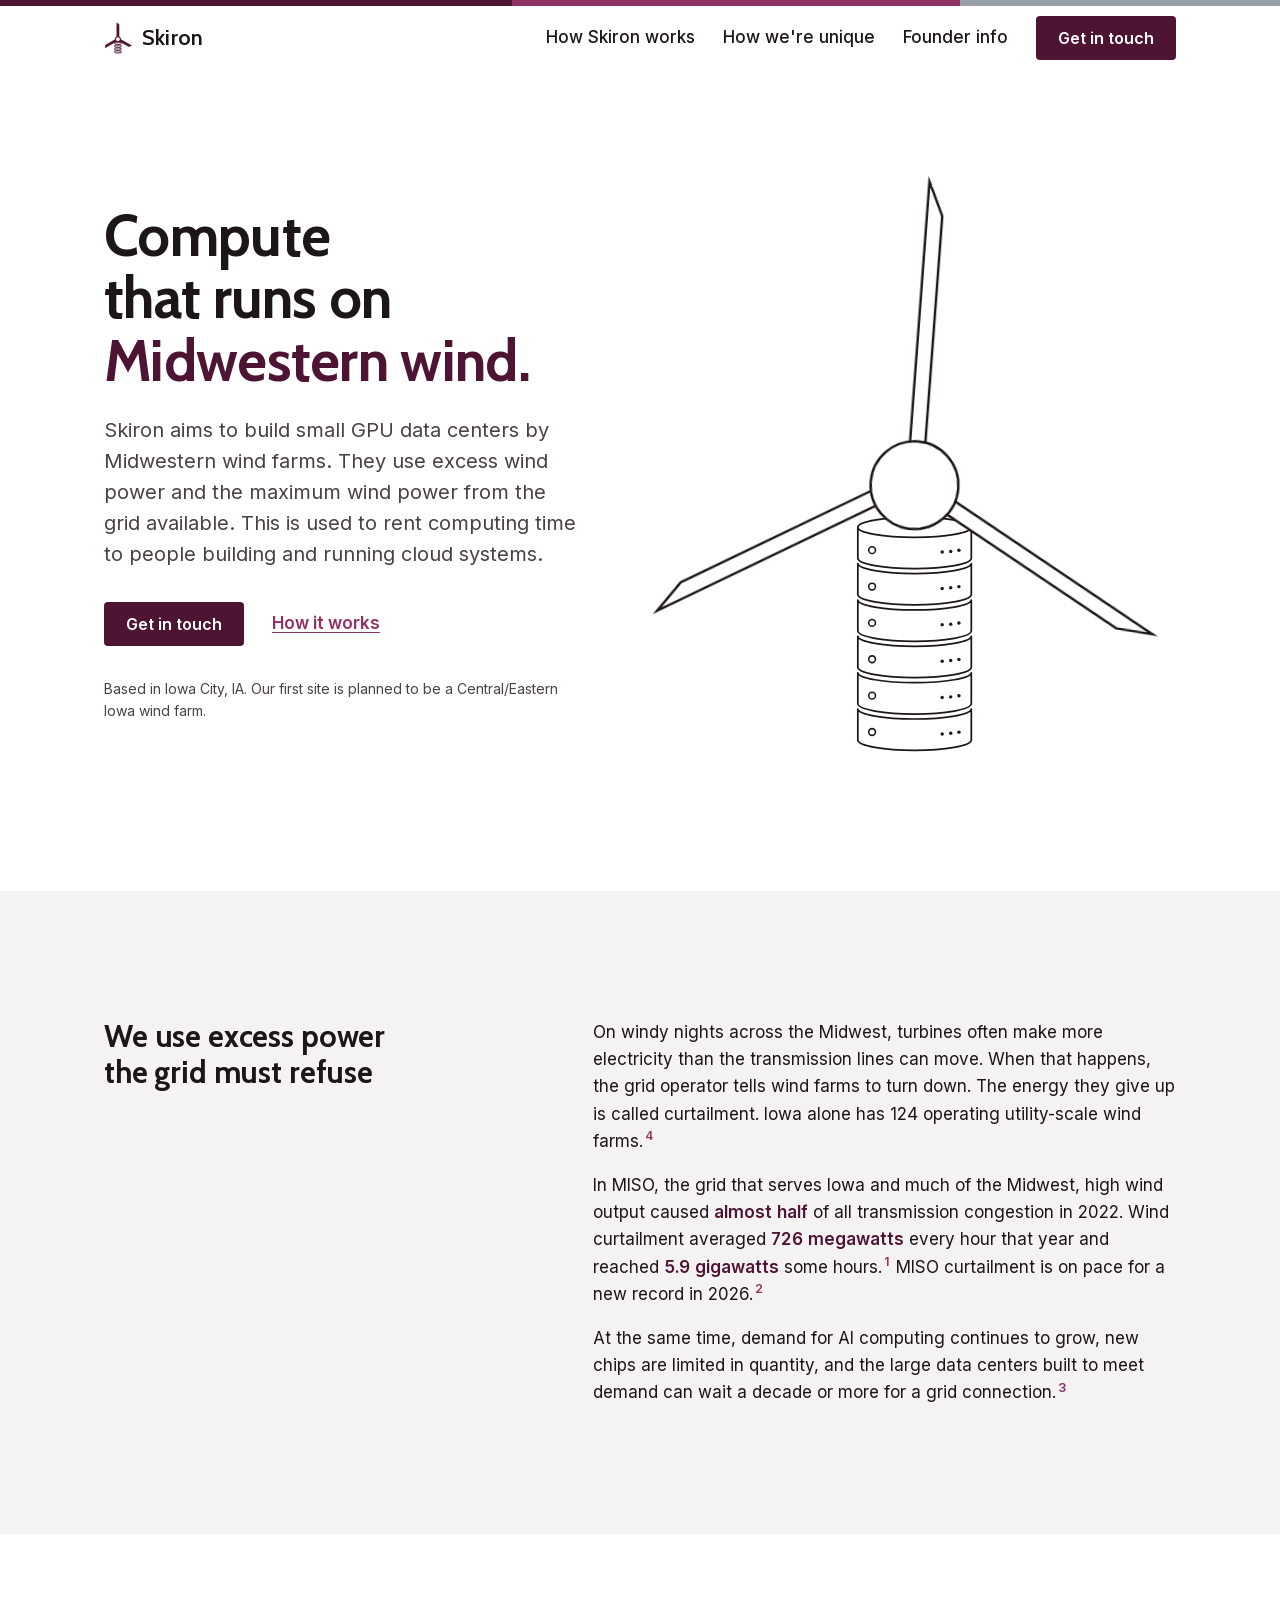
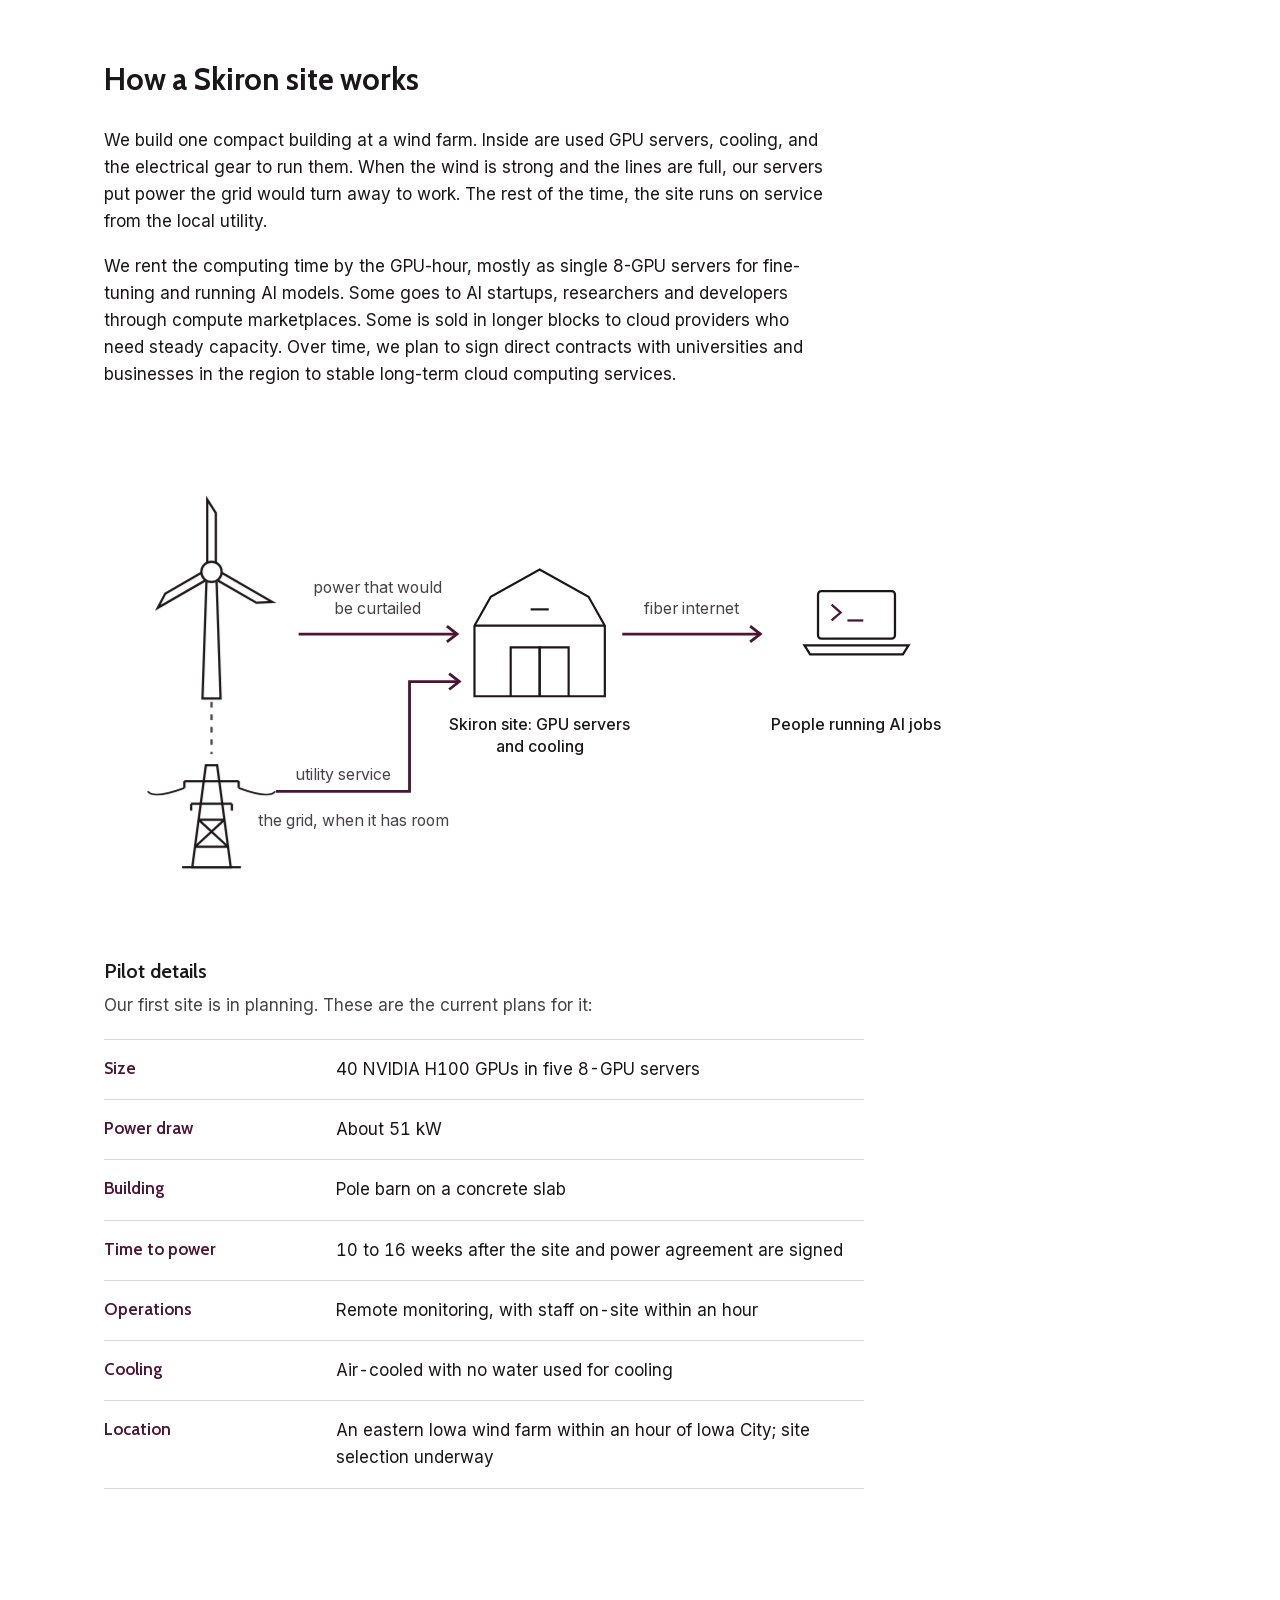
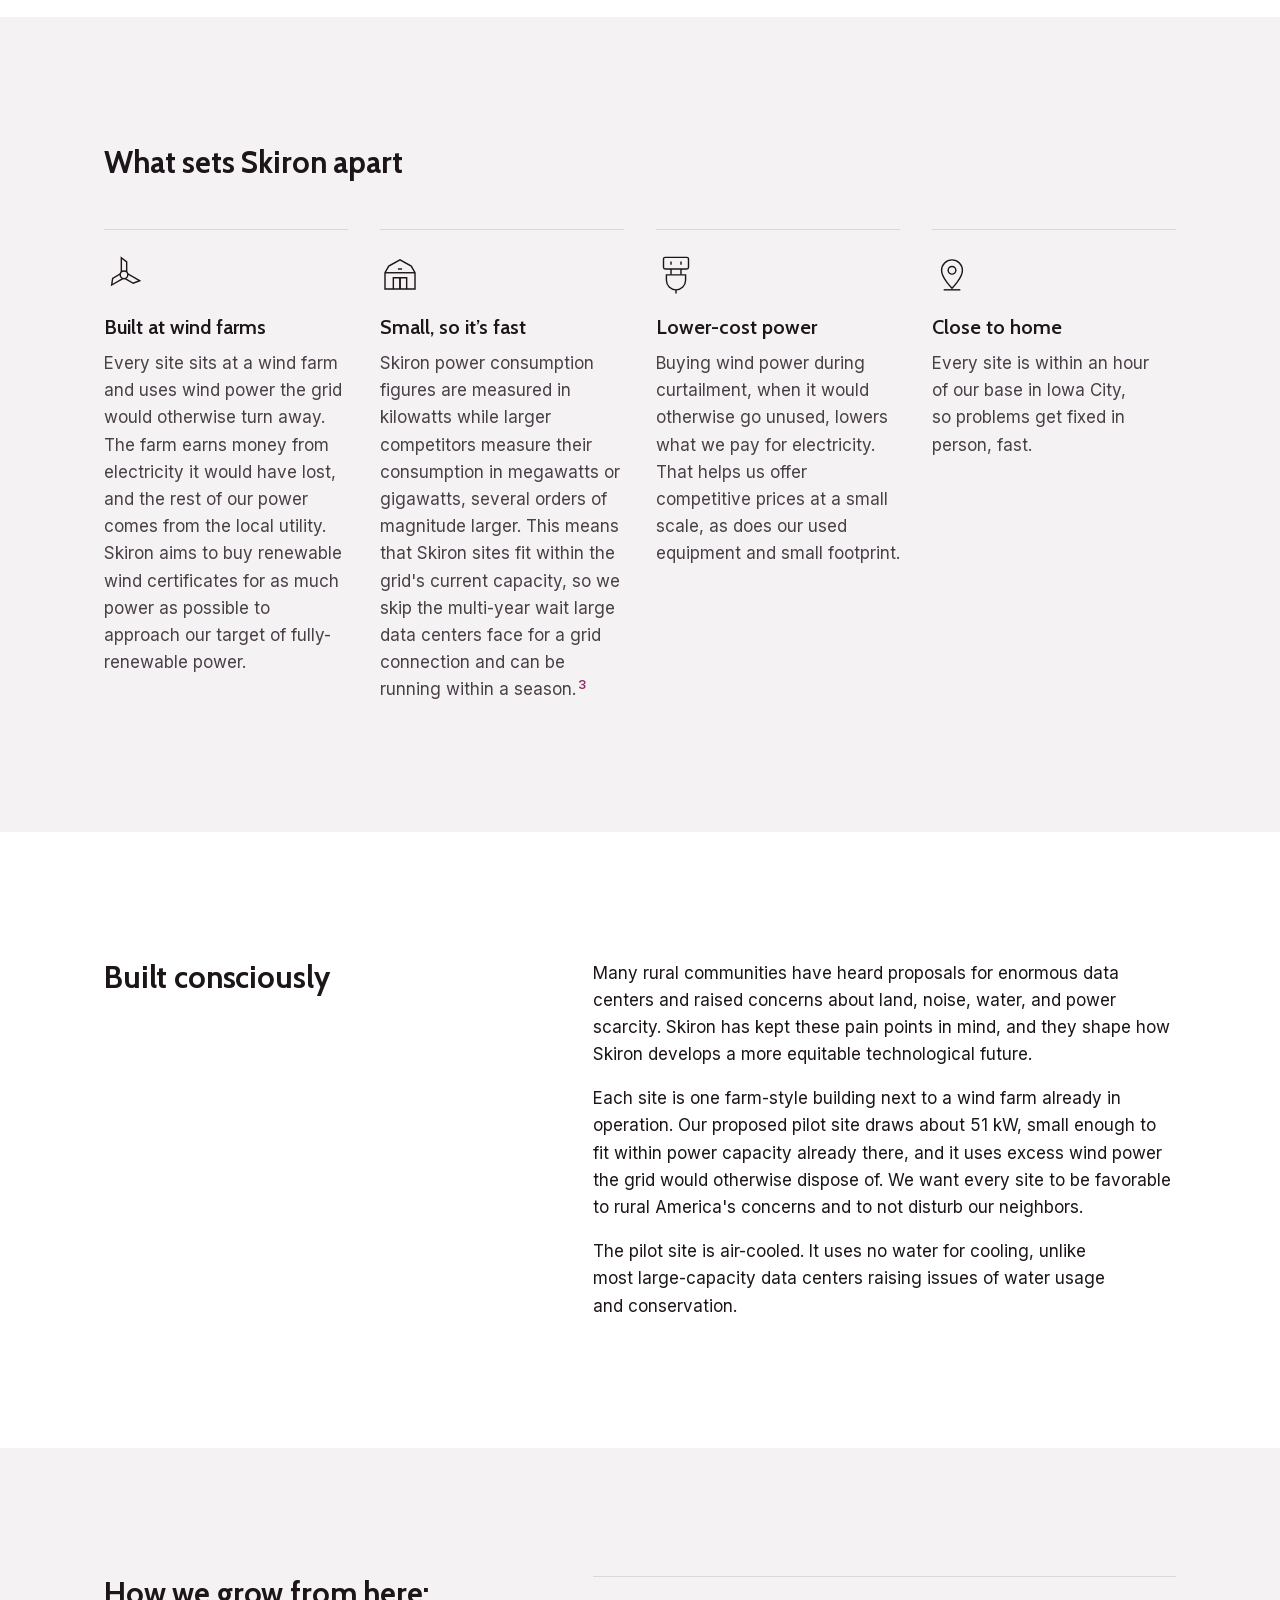
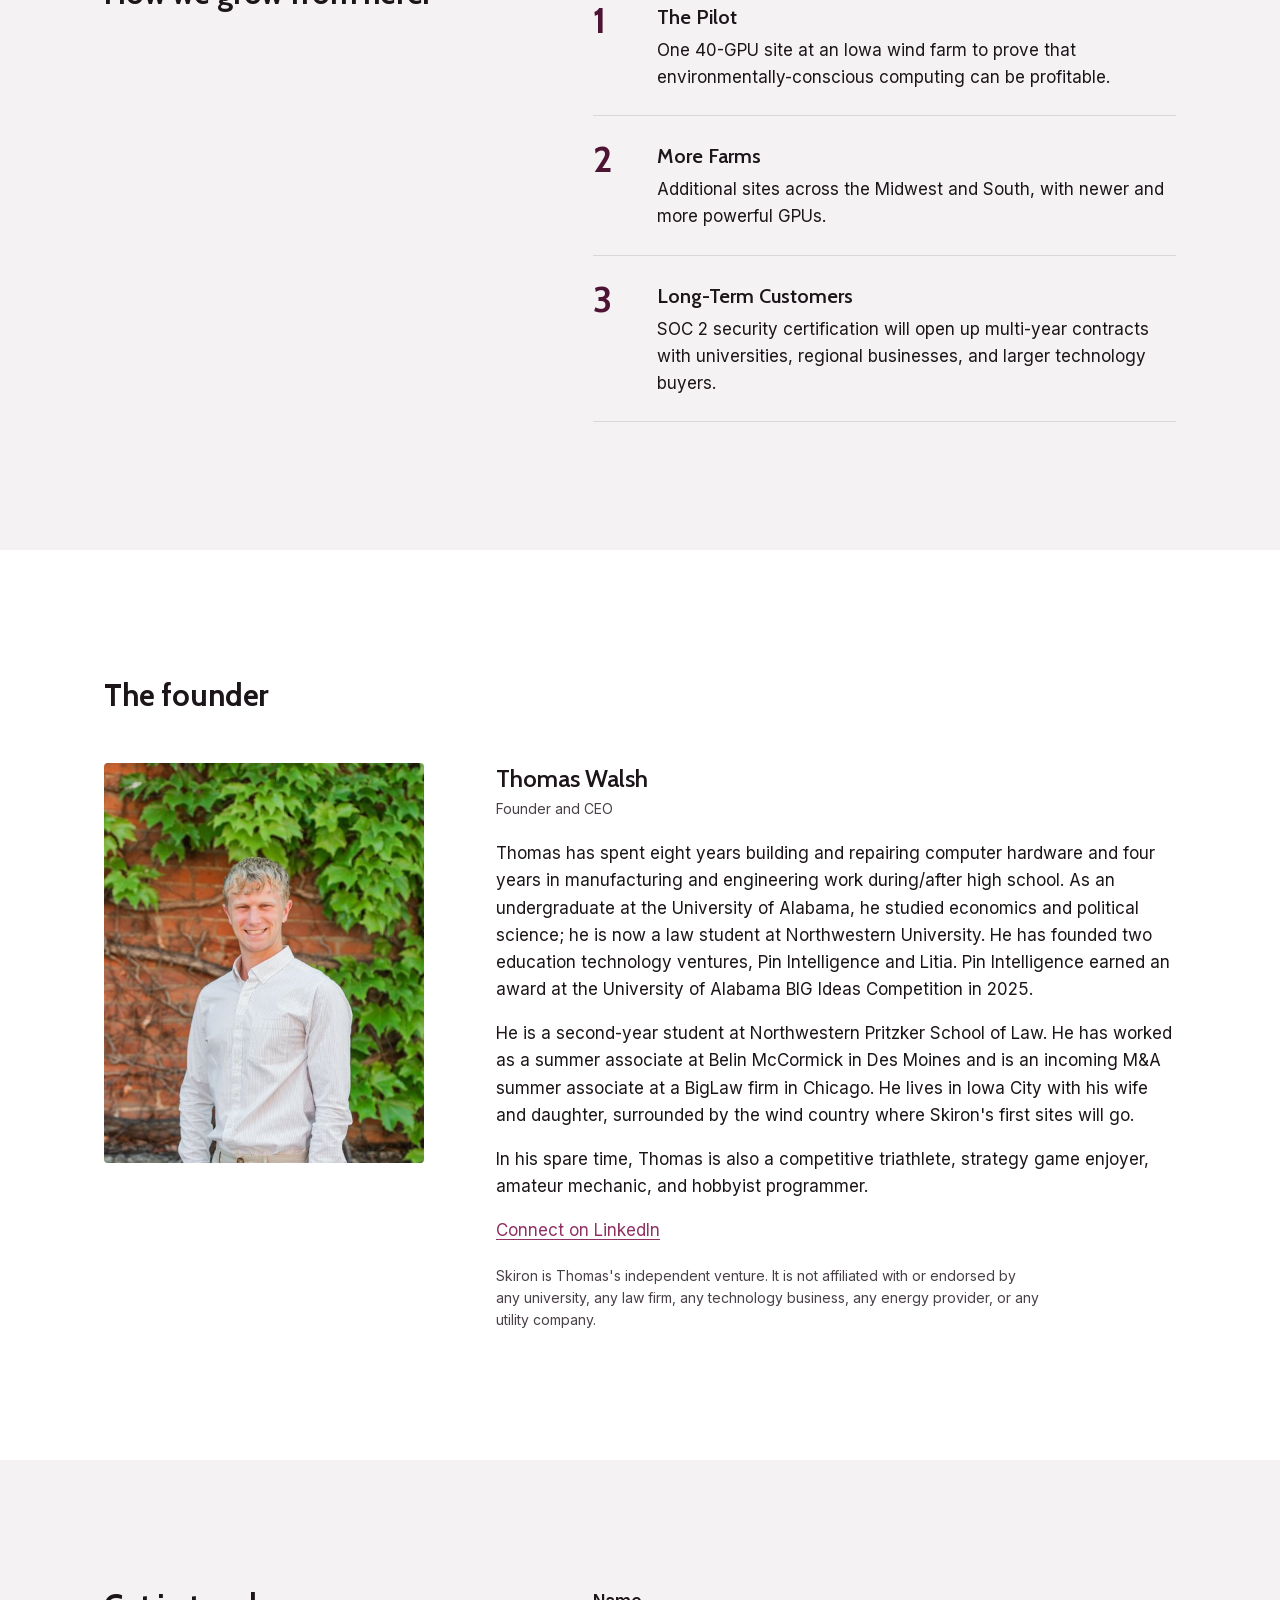
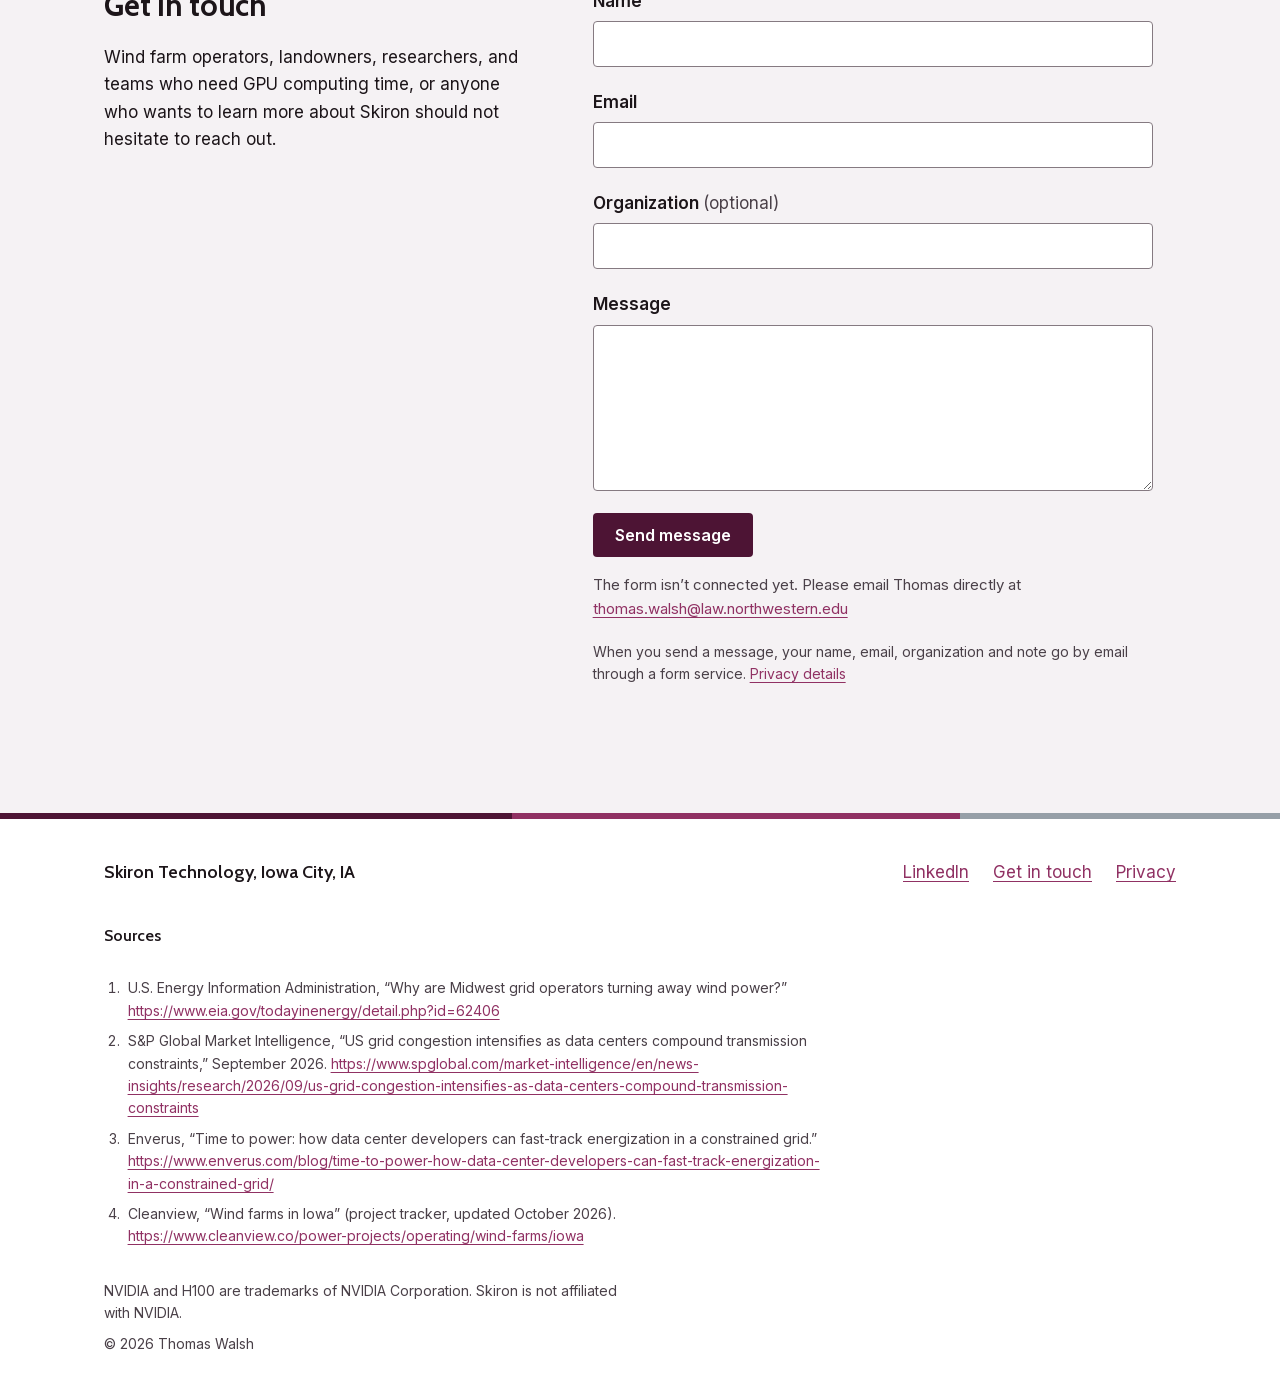
==== commit 86f4f6f1: "Update index.html" ====
--- a/index.html
+++ b/index.html
@@ -3,7 +3,7 @@
 <head>
 <meta charset="utf-8">
 <meta name="viewport" content="width=device-width, initial-scale=1, viewport-fit=cover">
-<title>Skiron | Wind-powered GPU compute in Iowa</title>
+<title>Skiron | Wind-Powered Midwestern Computing</title>
 <meta name="description" content="Skiron builds small GPU data centers at Midwestern wind farms, using wind power the grid can’t carry and renting that computing time to people building AI.">
 <link rel="canonical" href="https://tjwalsh1.github.io/skiron-site/">
 <meta name="color-scheme" content="light dark">
@@ -53,7 +53,6 @@
 </script>
 </head>
 <body>
-<!-- TODO(Thomas): have counsel review the finished site before the link is shared. -->
 <a class="skip" href="#main">Skip to content</a>
 <div class="bar bar--top" aria-hidden="true"><span></span><span></span><span></span></div>
 <header class="site-header">
@@ -61,9 +60,9 @@
     <a class="brand" href="#top"><svg class="mark" viewBox="140 20 1730 1960" width="28" height="32" aria-hidden="true" focusable="false"><g class="stk" fill="none" stroke="currentColor" stroke-width="58"><rect x="790" y="1263" width="420" height="122.8" rx="70"/><rect x="790" y="1441.8" width="420" height="122.8" rx="70"/><rect x="790" y="1620.5" width="420" height="122.8" rx="70"/><rect x="790" y="1799.2" width="420" height="122.8" rx="70"/></g><g transform="translate(1000 1072)"><g fill="currentColor" stroke="currentColor" stroke-width="22" stroke-linejoin="miter" stroke-miterlimit="10"><path d="M-74 -1011 74 -899.6 74 0 -74 -0Z"/><path d="M-766 355.6 -788.6 539.4 36.9 64.1 -36.9 -64.1Z"/><path d="M848.4 398 678.1 471.3 -36.6 64.3 36.6 -64.3Z"/></g><circle r="150" style="fill:var(--surface,var(--paper,#fff))" stroke="currentColor" stroke-width="64"/></g></svg><span>Skiron</span></a>
     <button class="nav-toggle" type="button" aria-expanded="false" aria-controls="site-nav">Menu</button>
     <nav id="site-nav" class="nav" aria-label="Main">
-      <a href="#how">How it works</a>
-      <a href="#different">What sets us apart</a>
-      <a href="#founder">Founder</a>
+      <a href="#how">How Skiron works</a>
+      <a href="#different">How we're unique</a>
+      <a href="#founder">Founder info</a>
       <a class="btn" href="#contact">Get in touch</a>
     </nav>
   </div>
@@ -75,13 +74,13 @@
   <div class="wrap">
     <div class="hero-grid">
       <div class="hero-copy">
-        <h1>Compute that runs on <span class="accent">Iowa wind.</span></h1>
-        <p class="lede">Skiron builds small GPU data centers beside Midwestern wind farms. They put wind power the grid can’t carry away to work, draw on the local utility the rest of the time, and rent that computing time to people building and running AI.</p>
+        <h1>Compute that runs on <span class="accent">Midwestern wind.</span></h1>
+        <p class="lede">Skiron aims to build small GPU data centers by Midwestern wind farms. They use excess wind power and the maximum wind power from the grid available. This is used to rent computing time to people building and running cloud systems.</p>
         <div class="actions">
           <a class="btn" href="#contact">Get in touch</a>
           <a class="textlink" href="#how">How it works</a>
         </div>
-        <p class="where">Based in Iowa City. Our first site is planned for an Iowa wind farm.</p>
+        <p class="where">Based in Iowa City, IA. Our first site is planned to be a Central/Eastern Iowa wind farm.</p>
       </div>
       <div class="hero-art">
 <svg class="logo" viewBox="140 20 1730 1960" role="img" aria-labelledby="logo-title">
@@ -135,11 +134,11 @@
 
 <section class="section section--mist" id="problem" aria-labelledby="problem-h">
   <div class="wrap split">
-    <div><h2 id="problem-h">Wind the grid can’t use</h2></div>
+    <div><h2 id="problem-h">We use excess power the grid must refuse</h2></div>
     <div class="prose">
       <p>On windy nights across the Midwest, turbines often make more electricity than the transmission lines can move. When that happens, the grid operator tells wind farms to turn down. The energy they give up is called curtailment. Iowa alone has 124 operating utility-scale wind farms.<sup class="fn"><a href="#source-4" aria-label="Source 4">4</a></sup></p>
-      <p>In MISO, the grid that serves Iowa and much of the Midwest, high wind output caused <span class="fig">almost half</span> of all transmission congestion in 2022. Wind curtailment averaged <span class="fig">726 megawatts</span> every hour that year and reached <span class="fig">5.9 gigawatts</span> in some hours.<sup class="fn"><a href="#source-1" aria-label="Source 1">1</a></sup> MISO curtailment is on pace for a new record in 2026.<sup class="fn"><a href="#source-2" aria-label="Source 2">2</a></sup></p>
-      <p>At the same time, demand for AI computing keeps growing, and the large data centers built to meet it can wait years for a grid connection.<sup class="fn"><a href="#source-3" aria-label="Source 3">3</a></sup></p>
+      <p>In MISO, the grid that serves Iowa and much of the Midwest, high wind output caused <span class="fig">almost half</span> of all transmission congestion in 2022. Wind curtailment averaged <span class="fig">726 megawatts</span> every hour that year and reached <span class="fig">5.9 gigawatts</span> some hours.<sup class="fn"><a href="#source-1" aria-label="Source 1">1</a></sup> MISO curtailment is on pace for a new record in 2026.<sup class="fn"><a href="#source-2" aria-label="Source 2">2</a></sup></p>
+      <p>At the same time, demand for AI computing continues to grow, new chips are limited in quantity, and the large data centers built to meet demand can wait a decade or more for a grid connection.<sup class="fn"><a href="#source-3" aria-label="Source 3">3</a></sup></p>
     </div>
   </div>
 </section>
@@ -148,8 +147,8 @@
   <div class="wrap">
     <h2 id="how-h">How a Skiron site works</h2>
     <div class="how-lede">
-      <p>We build one compact building at a wind farm. Inside are used NVIDIA H100 GPU servers, cooling, and the electrical gear to run them. When the wind is strong and the lines are full, our servers put power the grid would turn away to work. The rest of the time, the site runs on service from the local utility.</p>
-      <p>We rent the computing time by the GPU-hour, mostly as single 8-GPU servers for fine-tuning and running AI models. Some goes to AI startups, researchers and developers through compute marketplaces. Some is sold in longer blocks to cloud providers who need steady capacity. Over time we plan to sign direct contracts with universities and businesses here in Iowa.</p>
+      <p>We build one compact building at a wind farm. Inside are used GPU servers, cooling, and the electrical gear to run them. When the wind is strong and the lines are full, our servers put power the grid would turn away to work. The rest of the time, the site runs on service from the local utility.</p>
+      <p>We rent the computing time by the GPU-hour, mostly as single 8-GPU servers for fine-tuning and running AI models. Some goes to AI startups, researchers and developers through compute marketplaces. Some is sold in longer blocks to cloud providers who need steady capacity. Over time, we plan to sign direct contracts with universities and businesses in the region to stable long-term cloud computing services.</p>
     </div>
 
     <figure class="diagram">
@@ -159,14 +158,14 @@
     </figure>
 
     <h3 class="facts-title" id="pilot-h">Pilot details</h3>
-    <p class="plan-note">Our first site is in planning. These are the current plans for it.</p>
+    <p class="plan-note">Our first site is in planning. These are the current plans for it:</p>
     <dl class="facts" aria-labelledby="pilot-h">
       <div><dt>Size</dt><dd>40 NVIDIA H100 GPUs in five 8-GPU servers</dd></div>
       <div><dt>Power draw</dt><dd>About 51 kW</dd></div>
       <div><dt>Building</dt><dd>Pole barn on a concrete slab</dd></div>
-      <div><dt>Time to running</dt><dd>10 to 16 weeks after the site and power agreement are signed</dd></div>
-      <div><dt>Operations</dt><dd>Remote monitoring, with Thomas on site within an hour</dd></div>
-      <div><dt>Cooling</dt><dd>Air-cooled; no water used for cooling</dd></div>
+      <div><dt>Time to power</dt><dd>10 to 16 weeks after the site and power agreement are signed</dd></div>
+      <div><dt>Operations</dt><dd>Remote monitoring, with staff on-site within an hour</dd></div>
+      <div><dt>Cooling</dt><dd>Air-cooled with no water used for cooling</dd></div>
       <div><dt>Location</dt><dd>An eastern Iowa wind farm within an hour of Iowa City; site selection underway</dd></div>
     </dl>
   </div>
@@ -179,17 +178,17 @@
       <div class="feature">
         <svg class="icon icon-turbine" viewBox="0 0 48 48" width="40" height="40" fill="none" stroke="currentColor" stroke-width="1.7" stroke-linejoin="miter" stroke-miterlimit="10" aria-hidden="true" focusable="false"><g class="i-rotor" transform="translate(24 25)"><g class="i-spin"><path d="M-3.2 -20.5 3.2 -15.5 3.2 0 -3.2 -0Z"/><path d="M18.7 7.1 11.1 10.1 -1.6 2.8 1.6 -2.8Z"/><path d="M-14.8 12.2 -13.6 4.2 -1.6 -2.8 1.6 2.8Z"/><circle class="i-hub" r="4.6"/></g></g></svg>
         <h3>Built at wind farms</h3>
-        <p>Every site sits at a wind farm and uses wind power the grid would otherwise turn away. The farm earns money from electricity it would have lost, and the rest of our power comes from the local utility. It’s renewable energy you can drive out and see.</p>
+        <p>Every site sits at a wind farm and uses wind power the grid would otherwise turn away. The farm earns money from electricity it would have lost, and the rest of our power comes from the local utility. Skiron aims to buy renewable wind certificates for as much power as possible to approach our target of fully-renewable power.</p>
       </div>
       <div class="feature">
         <svg class="icon icon-barn" viewBox="0 0 48 48" width="40" height="40" fill="none" stroke="currentColor" stroke-width="1.7" stroke-linejoin="miter" stroke-miterlimit="10" aria-hidden="true" focusable="false"><path d="M6 42V22.5L10.5 14.5 24 7l13.5 7.5L42 22.5V42z"/><path d="M6 22.5h36"/><g class="i-door"><path class="i-leaf i-leaf-l" d="M16 42V28.5h8V42"/><path class="i-leaf i-leaf-r" d="M24 42V28.5h8V42"/></g><path d="M21.5 18h5"/></svg>
         <h3>Small, so it’s fast</h3>
-        <p>A Skiron site is measured in kilowatts. That size fits within power capacity that’s already in place, so we skip the multi-year wait large data centers face for a grid connection and can be running within a season.<sup class="fn"><a href="#source-3" aria-label="Source 3">3</a></sup></p>
+        <p>Skiron power consumption figures are measured in kilowatts while larger competitors measure their consumption in megawatts or gigawatts, several orders of magnitude larger. This means that Skiron sites fit within the grid's current capacity, so we skip the multi-year wait large data centers face for a grid connection and can be running within a season.<sup class="fn"><a href="#source-3" aria-label="Source 3">3</a></sup></p>
       </div>
       <div class="feature">
         <svg class="icon icon-plug" viewBox="0 0 48 48" width="40" height="40" fill="none" stroke="currentColor" stroke-width="1.7" stroke-linejoin="miter" stroke-miterlimit="10" aria-hidden="true" focusable="false"><rect class="i-socket" x="9" y="4" width="30" height="14" rx="2"/><path d="M18 9v4M30 9v4"/><g class="i-plug"><path d="M18 25v-7M30 25v-7"/><path d="M12.5 25h23v6.5a11.5 11.5 0 0 1-23 0z"/><path d="M24 43v4.5"/></g></svg>
         <h3>Lower-cost power</h3>
-        <p>Buying wind power during curtailment, when it would otherwise go unused, lowers what we pay for electricity. That helps us offer competitive prices at a small scale.</p>
+        <p>Buying wind power during curtailment, when it would otherwise go unused, lowers what we pay for electricity. That helps us offer competitive prices at a small scale, as does our used equipment and small footprint.</p>
       </div>
       <div class="feature">
         <svg class="icon icon-pin" viewBox="0 0 48 48" width="40" height="40" fill="none" stroke="currentColor" stroke-width="1.7" stroke-linejoin="miter" stroke-miterlimit="10" aria-hidden="true" focusable="false"><path d="M14 43h20"/><g class="i-pin"><path d="M24 41C24 41 11.5 29 11.5 19.5a12.5 12.5 0 0 1 25 0C36.5 29 24 41 24 41z"/><circle cx="24" cy="19.5" r="4.6"/></g></svg>
@@ -202,22 +201,22 @@
 
 <section class="section" id="neighbors" aria-labelledby="neighbors-h">
   <div class="wrap split">
-    <div><h2 id="neighbors-h">Built to be a good neighbor</h2></div>
+    <div><h2 id="neighbors-h">Built consciously</h2></div>
     <div class="prose">
-      <p>A lot of rural communities have watched proposals for enormous data centers and had fair questions about land, noise, water, and what happens to everyone’s power bill. We’ve heard those questions, and they shaped how Skiron works.</p>
-      <p>Each site is one farm-style building next to a wind farm that’s already there. A pilot site draws about 51 kW, small enough to fit within power capacity that’s already there, and it puts wind power the grid would otherwise turn away to use. We want every site to be one a county board is comfortable approving and a neighbor barely notices.</p>
-      <p>The pilot site is air-cooled. It uses no water for cooling.</p>
+      <p>Many rural communities have heard proposals for enormous data centers and raised concerns about land, noise, water, and power scarcity. Skiron has kept these pain points in mind, and they shape how Skiron develops a more equitable technological future.</p>
+      <p>Each site is one farm-style building next to a wind farm already in operation. Our proposed pilot site draws about 51 kW, small enough to fit within power capacity already there, and it uses excess wind power the grid would otherwise dispose of. We want every site to be favorable to rural America's concerns and to not disturb our neighbors.</p>
+      <p>The pilot site is air-cooled. It uses no water for cooling, unlike most large-capacity data centers raising issues of water usage and conservation.</p>
     </div>
   </div>
 </section>
 
 <section class="section section--mist" id="roadmap" aria-labelledby="roadmap-h">
   <div class="wrap split">
-    <div><h2 id="roadmap-h">Where this goes</h2></div>
+    <div><h2 id="roadmap-h">How we grow from here:</h2></div>
     <ol class="steps" role="list">
-      <li><div><strong>The pilot.</strong> One 40-GPU site at an Iowa wind farm, built to prove the model in the field.</div></li>
-      <li><div><strong>More farms.</strong> Additional sites across MISO wind country, with newer and more powerful GPUs.</div></li>
-      <li><div><strong>Long-term customers.</strong> SOC 2 security certification and multi-year contracts with universities, Iowa businesses and larger technology buyers.</div></li>
+      <li><div><strong>The Pilot</strong> One 40-GPU site at an Iowa wind farm to prove that environmentally-conscious computing can be profitable.</div></li>
+      <li><div><strong>More Farms</strong> Additional sites across the Midwest and South, with newer and more powerful GPUs.</div></li>
+      <li><div><strong>Long-Term Customers</strong> SOC 2 security certification will open up multi-year contracts with universities, regional businesses, and larger technology buyers.</div></li>
     </ol>
   </div>
 </section>
@@ -230,11 +229,11 @@
       <div>
         <h3>Thomas Walsh</h3>
         <p class="role">Founder and CEO</p>
-        <!-- TODO(Thomas): add the award name and year for Litia (the copy says both ventures are award-winning), and anything from LinkedIn worth adding. -->
-        <p>Thomas has spent eight years building and repairing computer hardware and four years in manufacturing and engineering work during and after high school. He has founded two award-winning education technology ventures, Pin Intelligence and Litia. Pin Intelligence earned an award at the University of Alabama BIG Ideas Competition in 2025.</p>
-        <p>He is a second-year student at Northwestern Pritzker School of Law. He has worked as a summer associate at Belin McCormick in Des Moines and is an incoming M&amp;A summer associate at Cooley in Chicago. He lives in Iowa City, within a few hours’ drive of the wind country where Skiron’s first sites will go.</p>
-        <p><a href="https://www.linkedin.com/in/thomas-j-walsh-nu2028" rel="me noopener" target="_blank">Thomas on LinkedIn</a></p>
-        <p class="note">Skiron is Thomas’s independent venture. It is not affiliated with or endorsed by Northwestern University, Cooley or Belin McCormick.</p>
+        <p>Thomas has spent eight years building and repairing computer hardware and four years in manufacturing and engineering work during/after high school. As an undergraduate at the University of Alabama, he studied economics and political science; he is now a law student at Northwestern University. He has founded two education technology ventures, Pin Intelligence and Litia. Pin Intelligence earned an award at the University of Alabama BIG Ideas Competition in 2025.</p>
+        <p>He is a second-year student at Northwestern Pritzker School of Law. He has worked as a summer associate at Belin McCormick in Des Moines and is an incoming M&A summer associate at a BigLaw firm in Chicago. He lives in Iowa City with his wife and daughter, surrounded by the wind country where Skiron's first sites will go.</p>
+        <p>In his spare time, Thomas is also a competitive triathlete, strategy game enjoyer, amateur mechanic, and hobbyist programmer.</p>
+        <p><a href="https://www.linkedin.com/in/thomas-j-walsh-nu2028" rel="me noopener" target="_blank">Connect on LinkedIn</a></p>
+        <p class="note">Skiron is Thomas's independent venture. It is not affiliated with or endorsed by any university, any law firm, any technology business, any energy provider, or any utility company.</p>
       </div>
     </div>
   </div>
@@ -244,10 +243,9 @@
   <div class="wrap split">
     <div>
       <h2 id="contact-h">Get in touch</h2>
-      <p class="contact-intro">Wind farm operators, landowners, researchers and teams who need GPU computing time, or anyone who wants to learn more about Skiron: send a note and Thomas will reply personally.</p>
+      <p class="contact-intro">Wind farm operators, landowners, researchers, and teams who need GPU computing time, or anyone who wants to learn more about Skiron should not hesitate to reach out.</p>
     </div>
     <div>
-      <!-- TODO(Thomas): create the Web3Forms access key (see README) and replace REPLACE_WITH_WEB3FORMS_KEY here and in assets/js/site.js. -->
       <form id="contact-form" class="form" action="https://api.web3forms.com/submit" method="POST" novalidate>
         <input type="hidden" name="access_key" value="REPLACE_WITH_WEB3FORMS_KEY">
         <input type="hidden" name="subject" value="New message from the Skiron website">
@@ -278,9 +276,7 @@
           <p class="form-status" id="form-status" role="status" aria-live="polite"></p>
         </div>
       </form>
-      <p class="note">When you send a message, your name, email, organization and note go to Thomas by email through a form service. <a href="privacy.html">Privacy details</a></p>
-      <!-- TODO(Thomas): choose a domain name and a Skiron email address. Then change the destination in the Web3Forms dashboard and update the canonical, og:url, sitemap and form redirect. -->
-      <p class="mail-alt">Prefer email? <a class="js-mail" href="#contact" hidden></a><noscript>thomas.walsh@law.northwestern.edu</noscript></p>
+      <p class="note">When you send a message, your name, email, organization and note go by email through a form service. <a href="privacy.html">Privacy details</a></p>
     </div>
   </div>
 </section>
@@ -291,8 +287,7 @@
   <div class="bar" aria-hidden="true"><span></span><span></span><span></span></div>
   <div class="wrap">
     <div class="footer-top">
-      <!-- TODO(Thomas): no legal entity exists yet. Once it is formed, update the footer name and copyright line, the structured data in the head, and "Who runs this site" on the privacy page. -->
-      <p class="footer-name">Skiron Technology, Iowa City, Iowa</p>
+      <p class="footer-name">Skiron Technology, Iowa City, IA</p>
       <ul class="footer-links">
         <li><a href="https://www.linkedin.com/in/thomas-j-walsh-nu2028" rel="me noopener" target="_blank">LinkedIn</a></li>
         <li><a href="#contact">Get in touch</a></li>
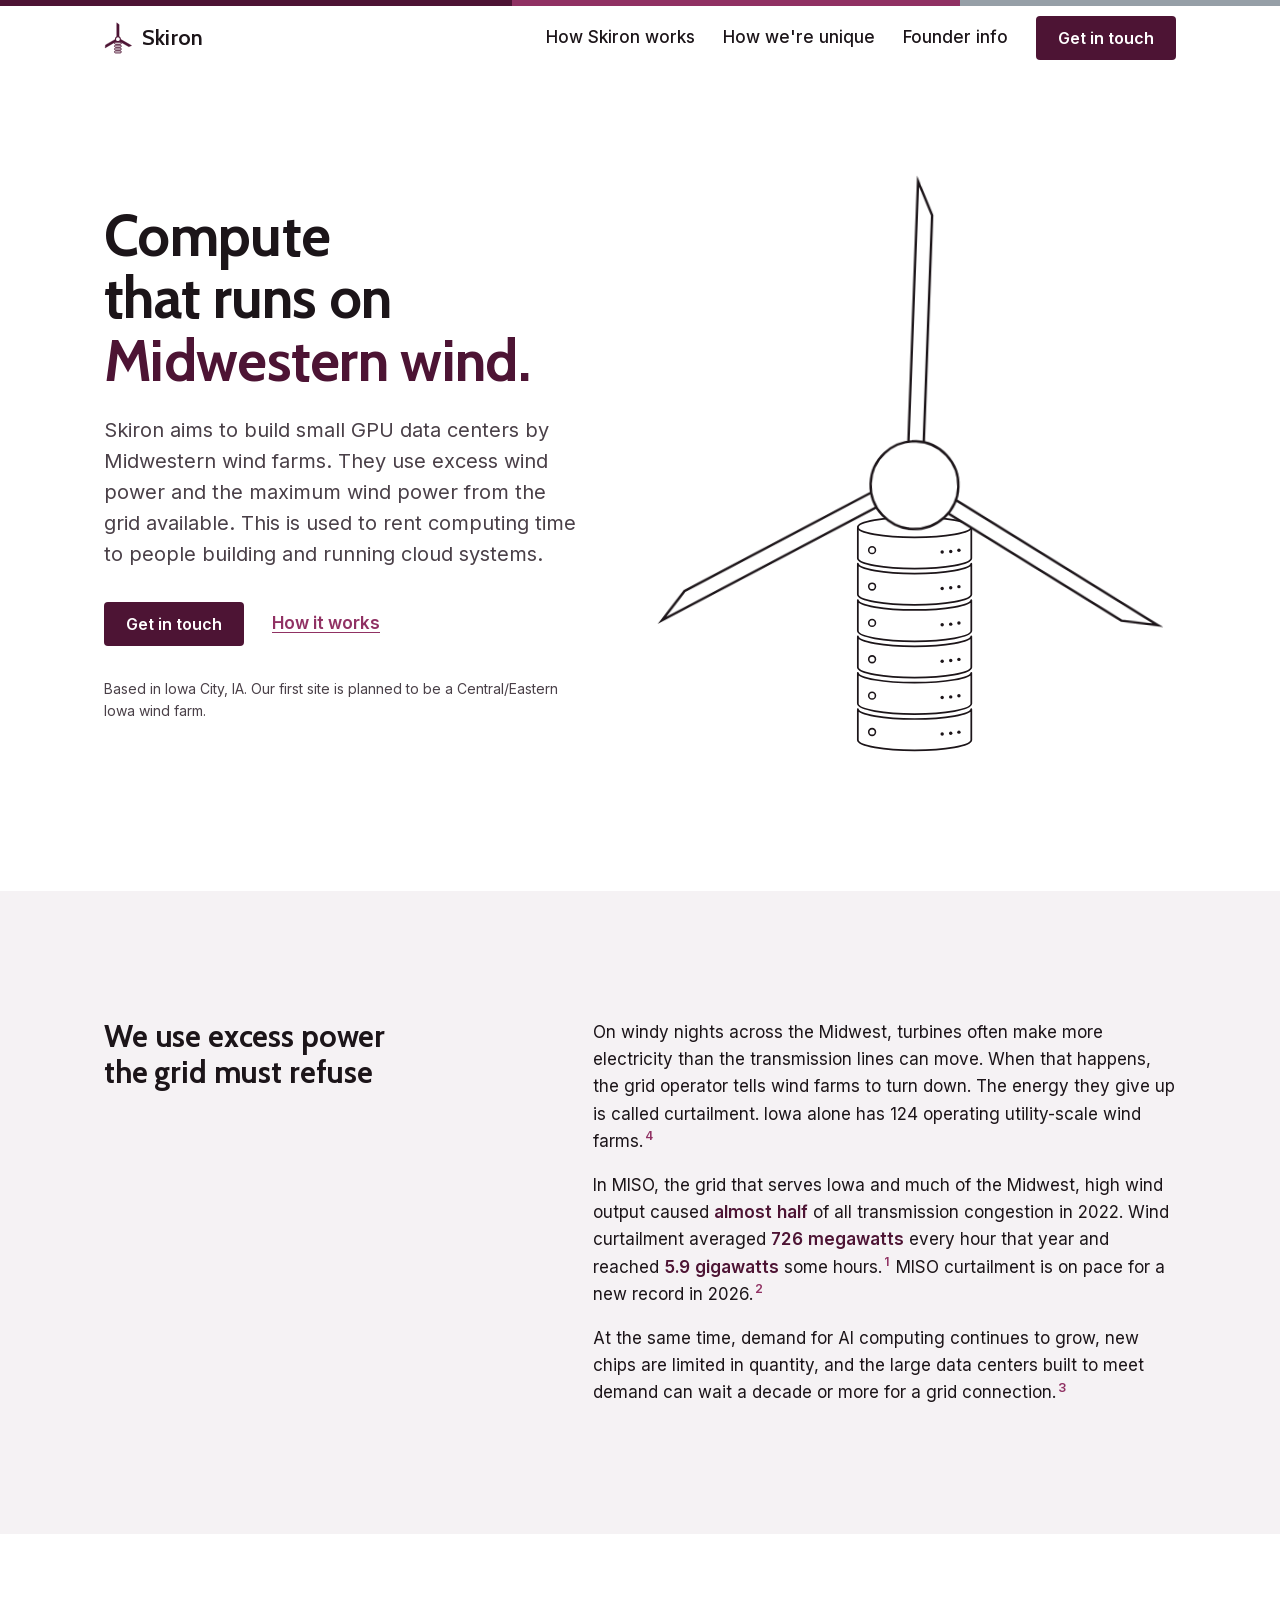
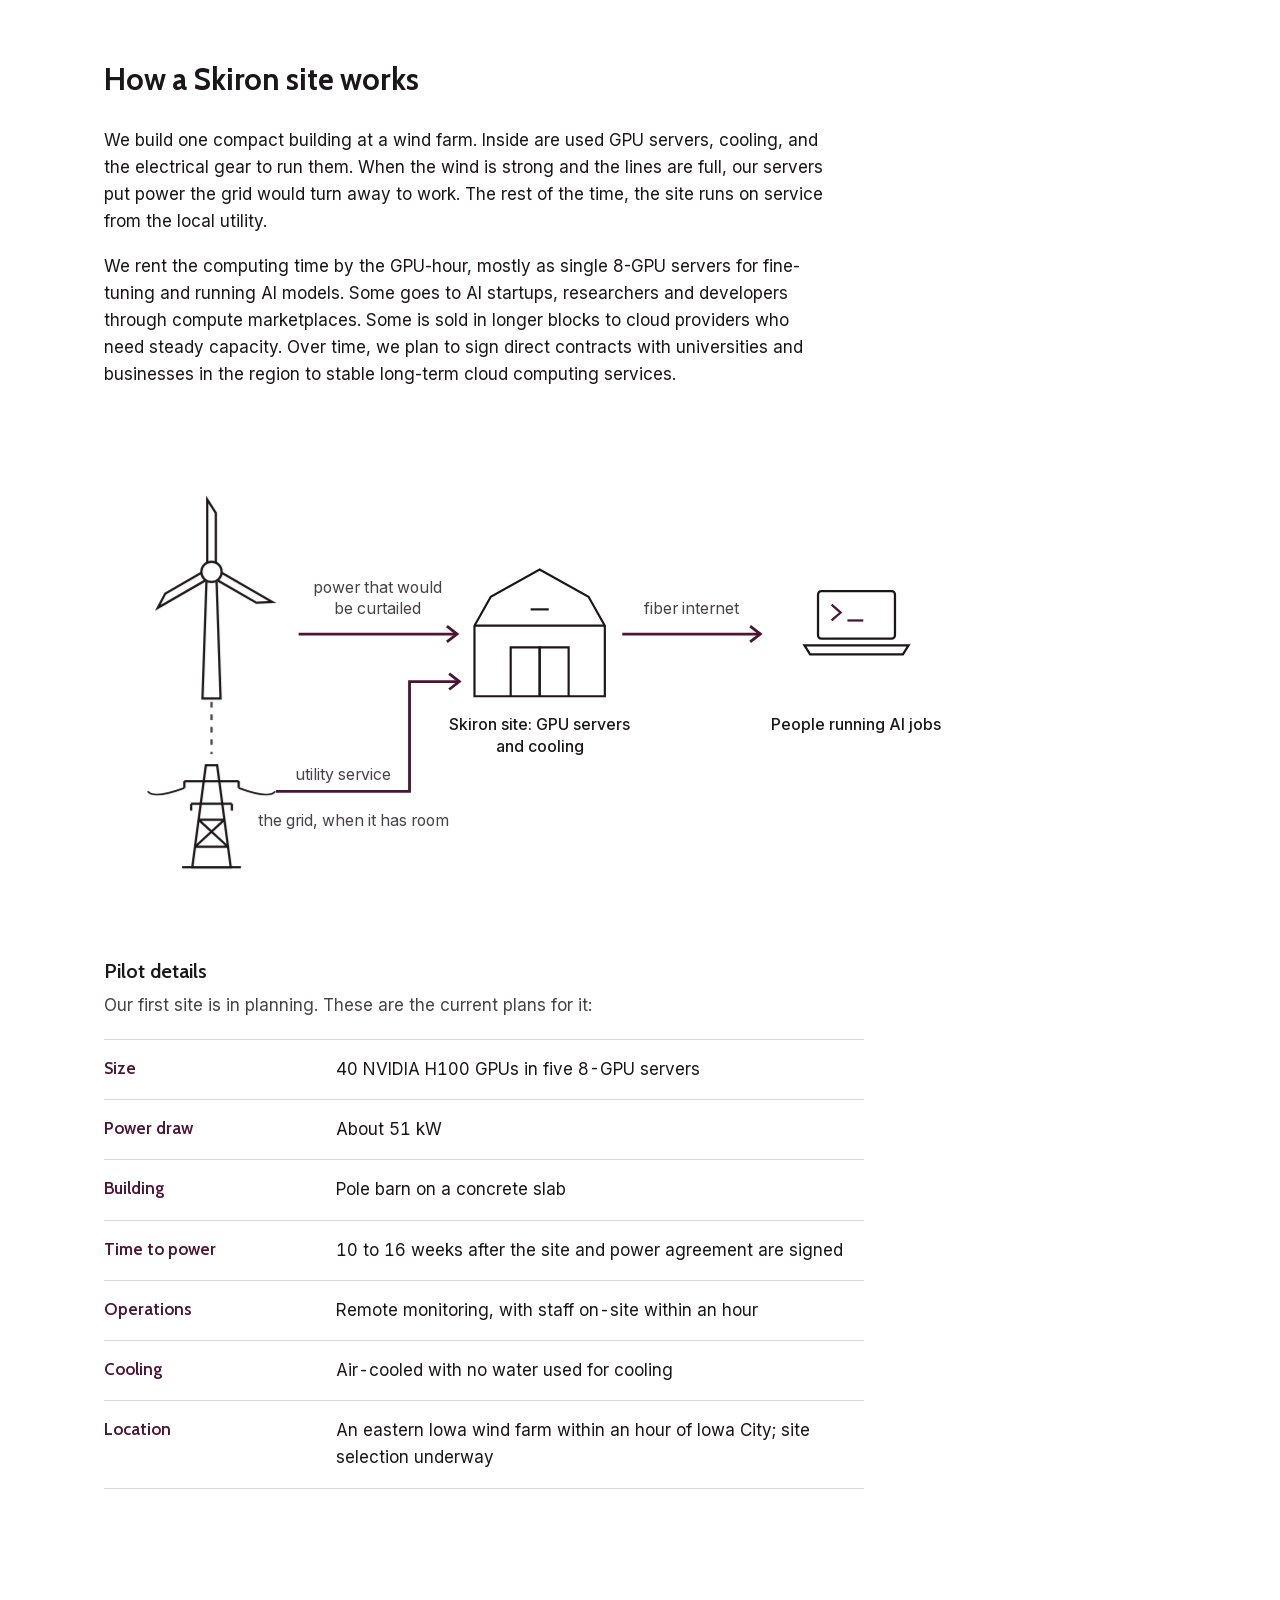
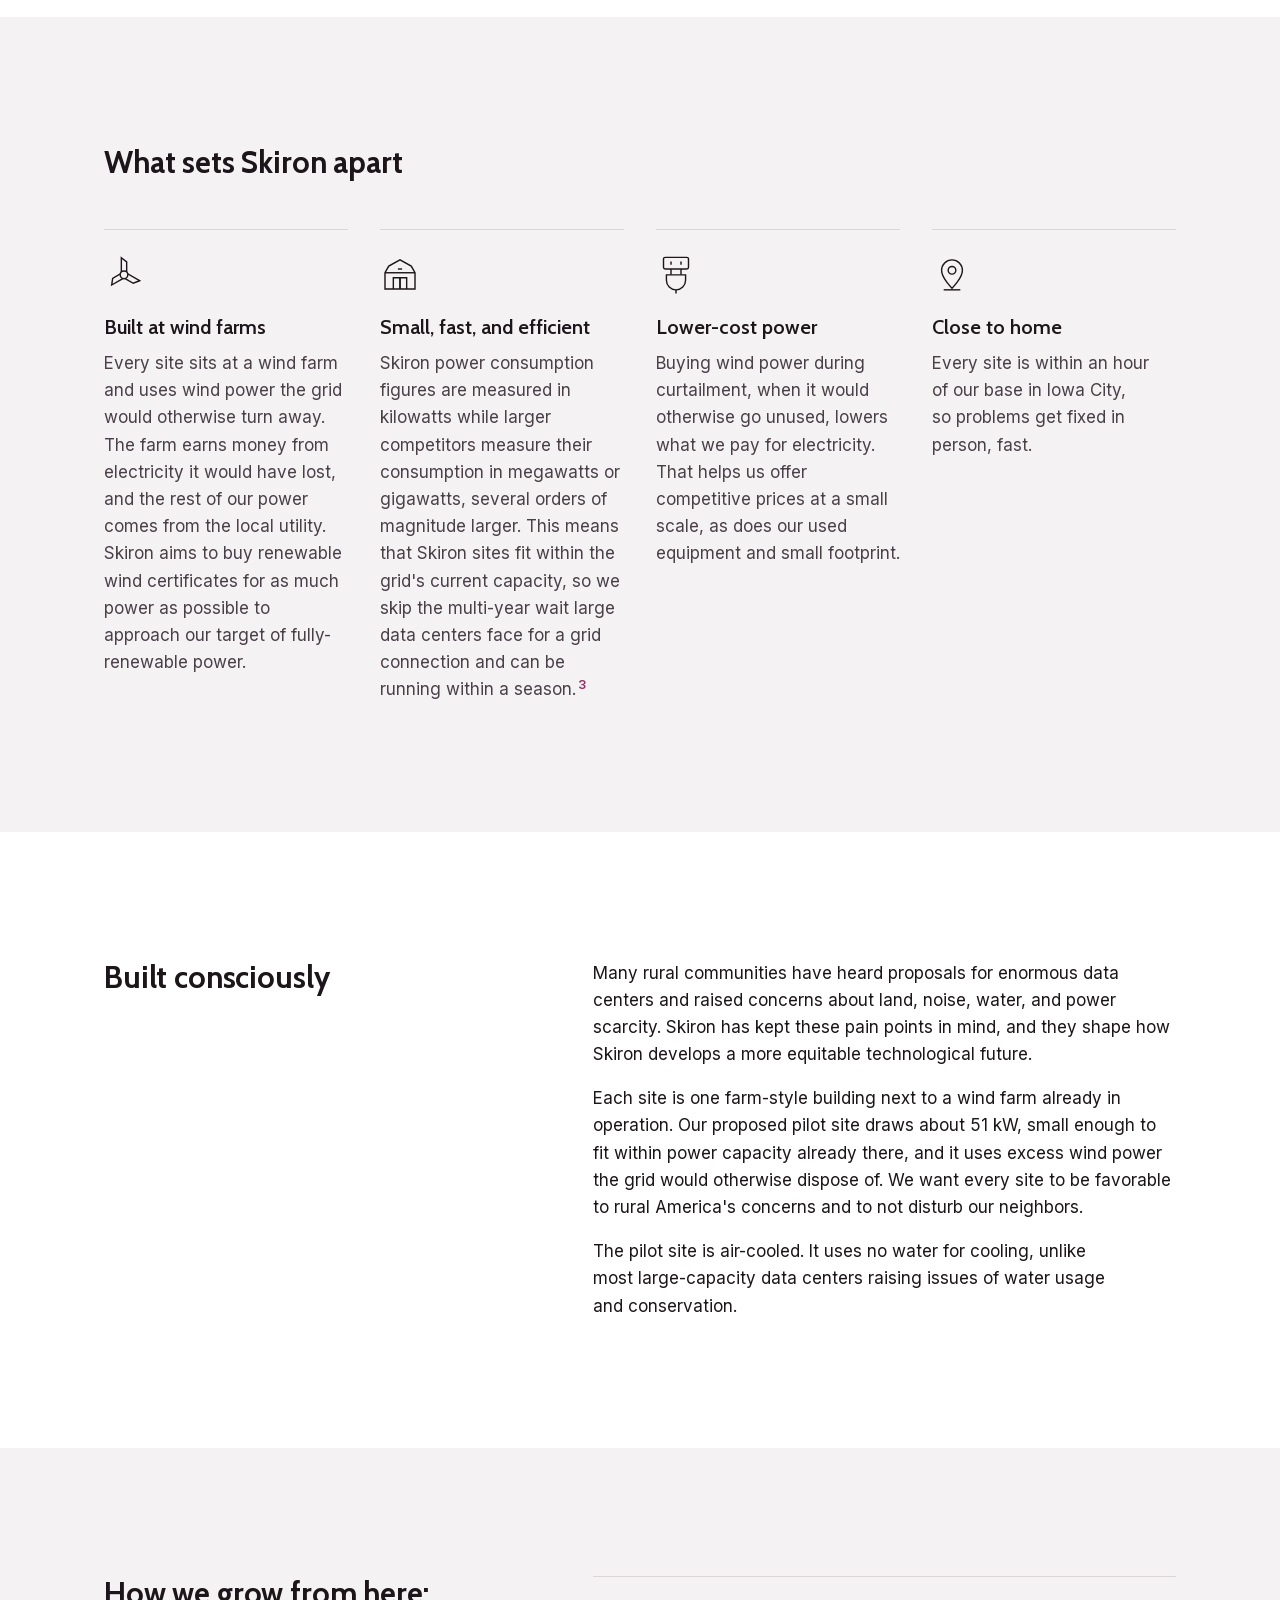
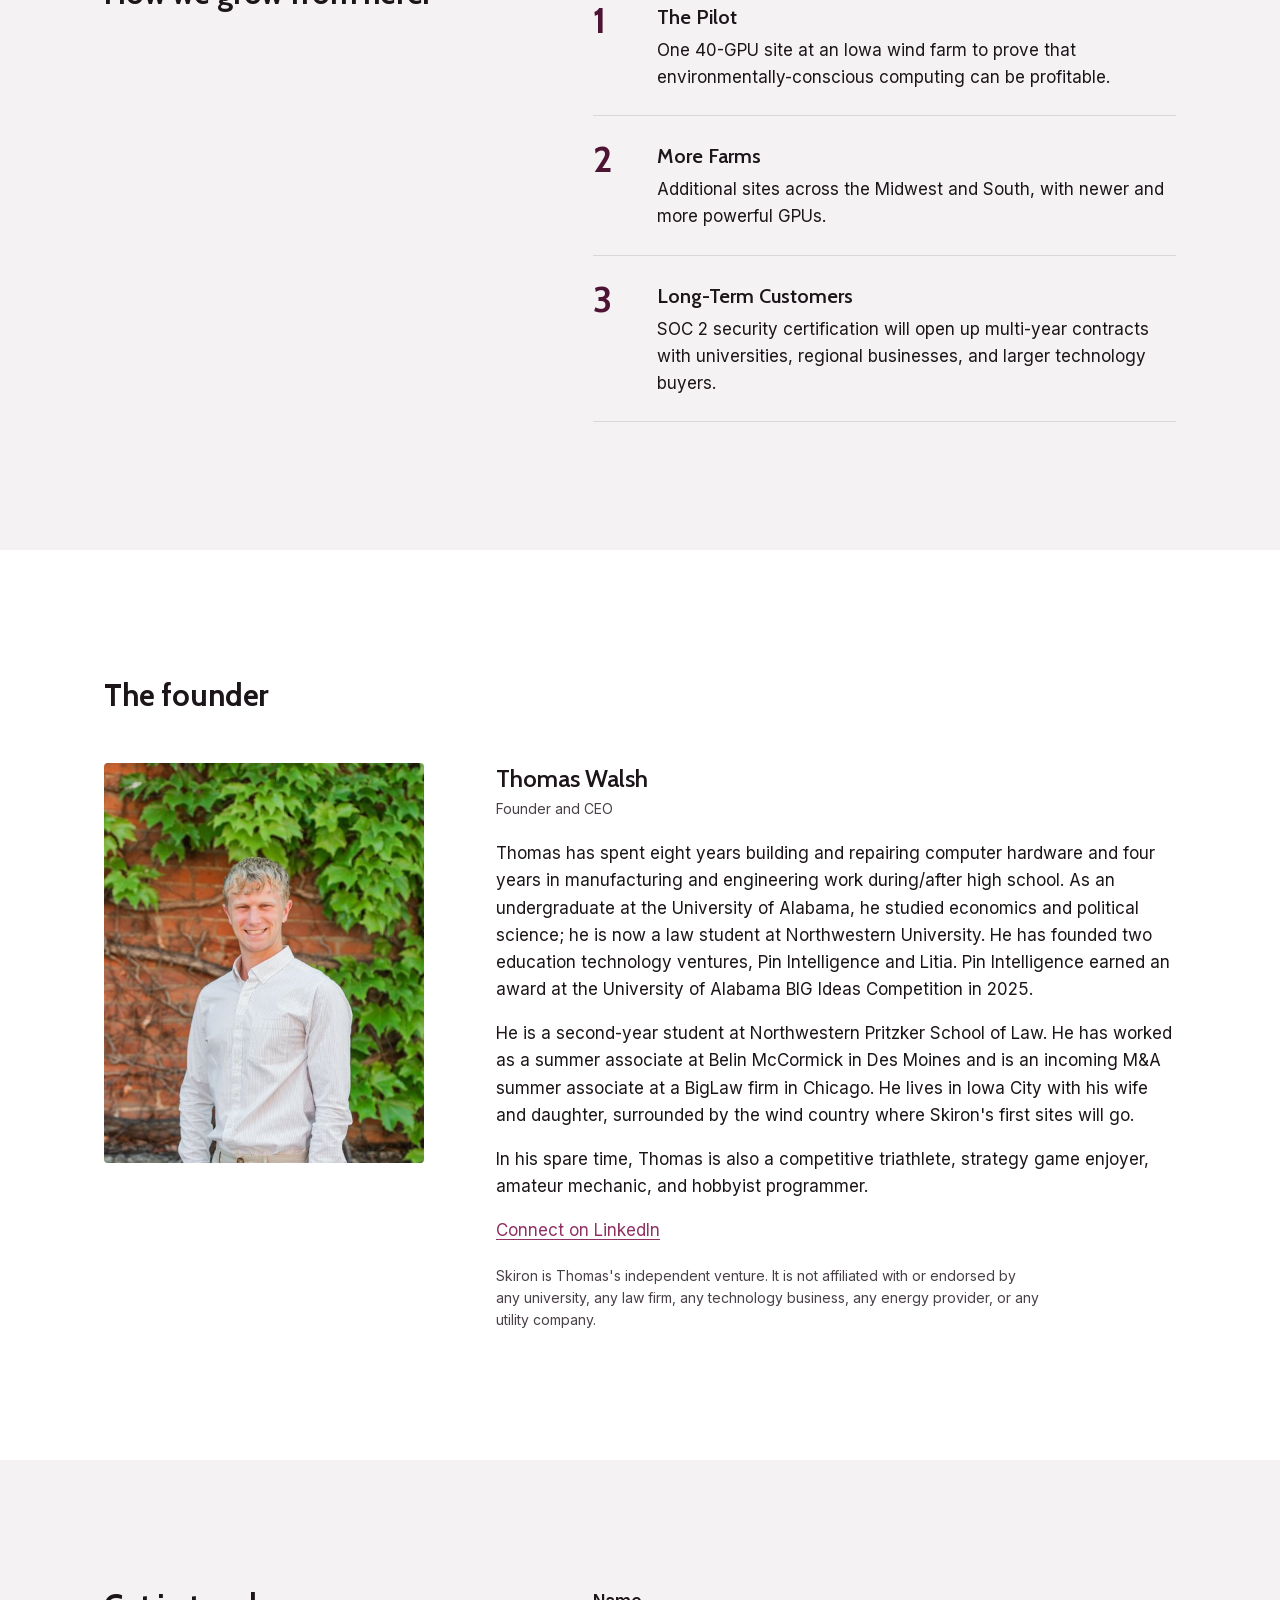
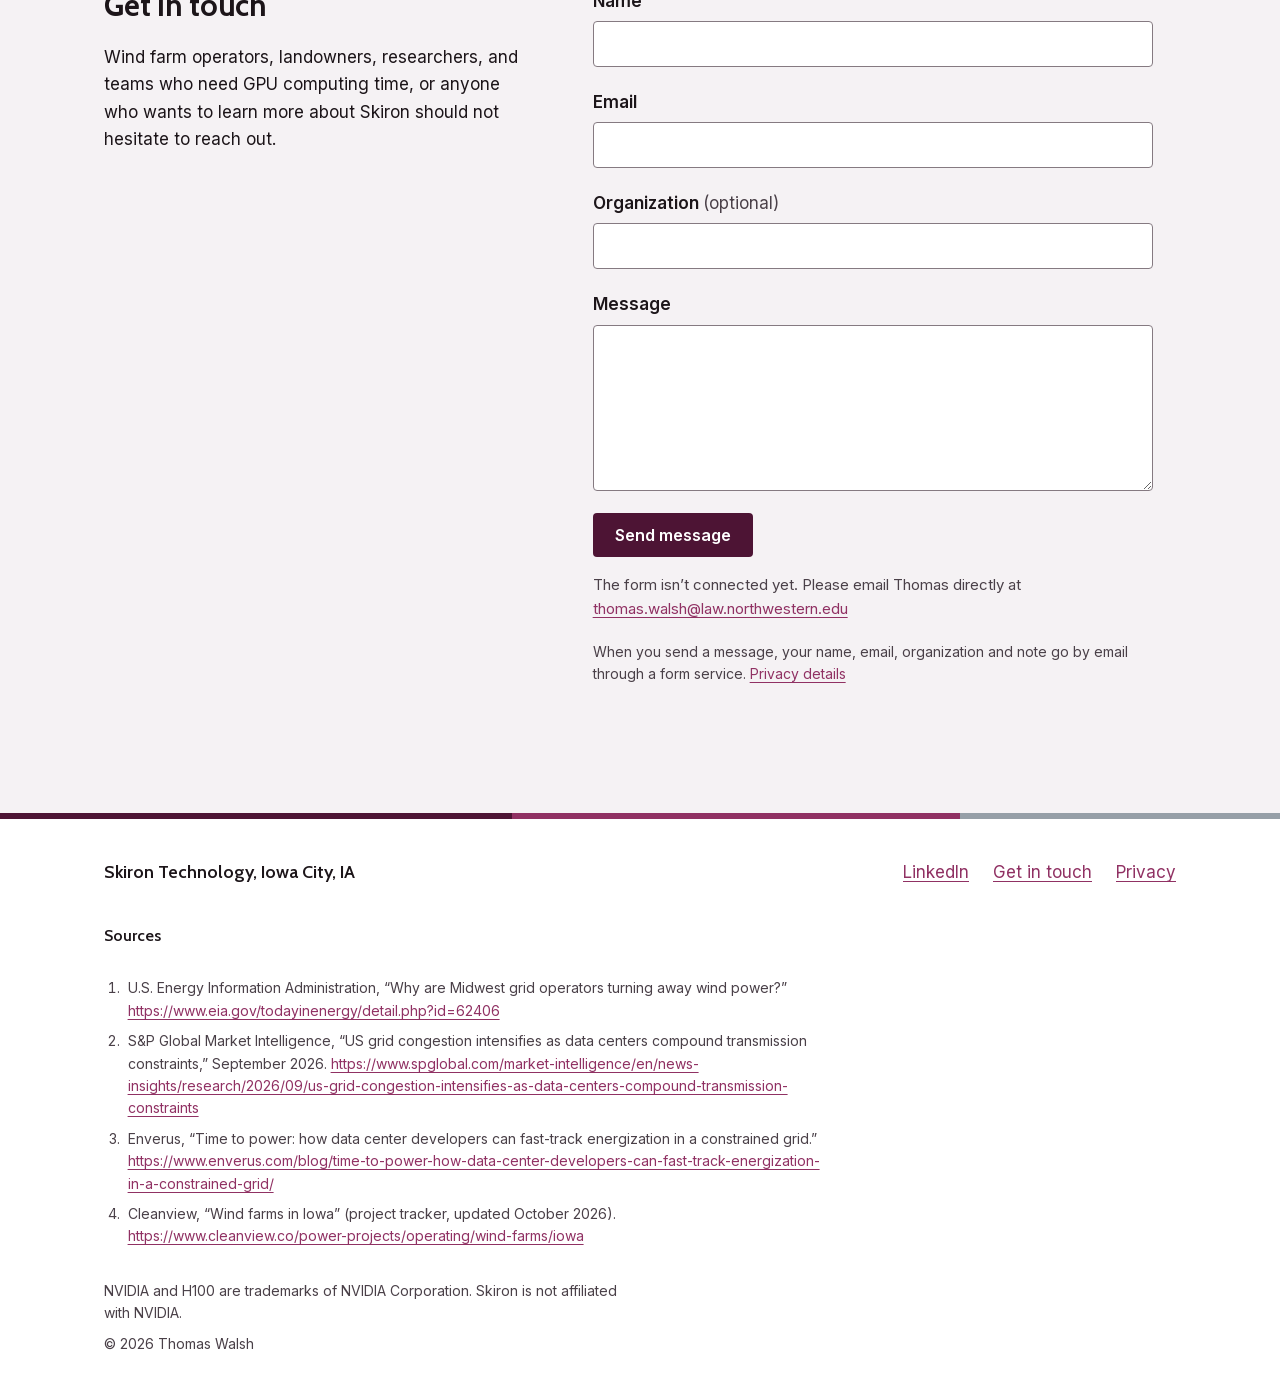
==== commit 6b17918b: "Update index.html" ====
--- a/index.html
+++ b/index.html
@@ -182,7 +182,7 @@
       </div>
       <div class="feature">
         <svg class="icon icon-barn" viewBox="0 0 48 48" width="40" height="40" fill="none" stroke="currentColor" stroke-width="1.7" stroke-linejoin="miter" stroke-miterlimit="10" aria-hidden="true" focusable="false"><path d="M6 42V22.5L10.5 14.5 24 7l13.5 7.5L42 22.5V42z"/><path d="M6 22.5h36"/><g class="i-door"><path class="i-leaf i-leaf-l" d="M16 42V28.5h8V42"/><path class="i-leaf i-leaf-r" d="M24 42V28.5h8V42"/></g><path d="M21.5 18h5"/></svg>
-        <h3>Small, so it’s fast</h3>
+        <h3>Small, fast, and efficient</h3>
         <p>Skiron power consumption figures are measured in kilowatts while larger competitors measure their consumption in megawatts or gigawatts, several orders of magnitude larger. This means that Skiron sites fit within the grid's current capacity, so we skip the multi-year wait large data centers face for a grid connection and can be running within a season.<sup class="fn"><a href="#source-3" aria-label="Source 3">3</a></sup></p>
       </div>
       <div class="feature">
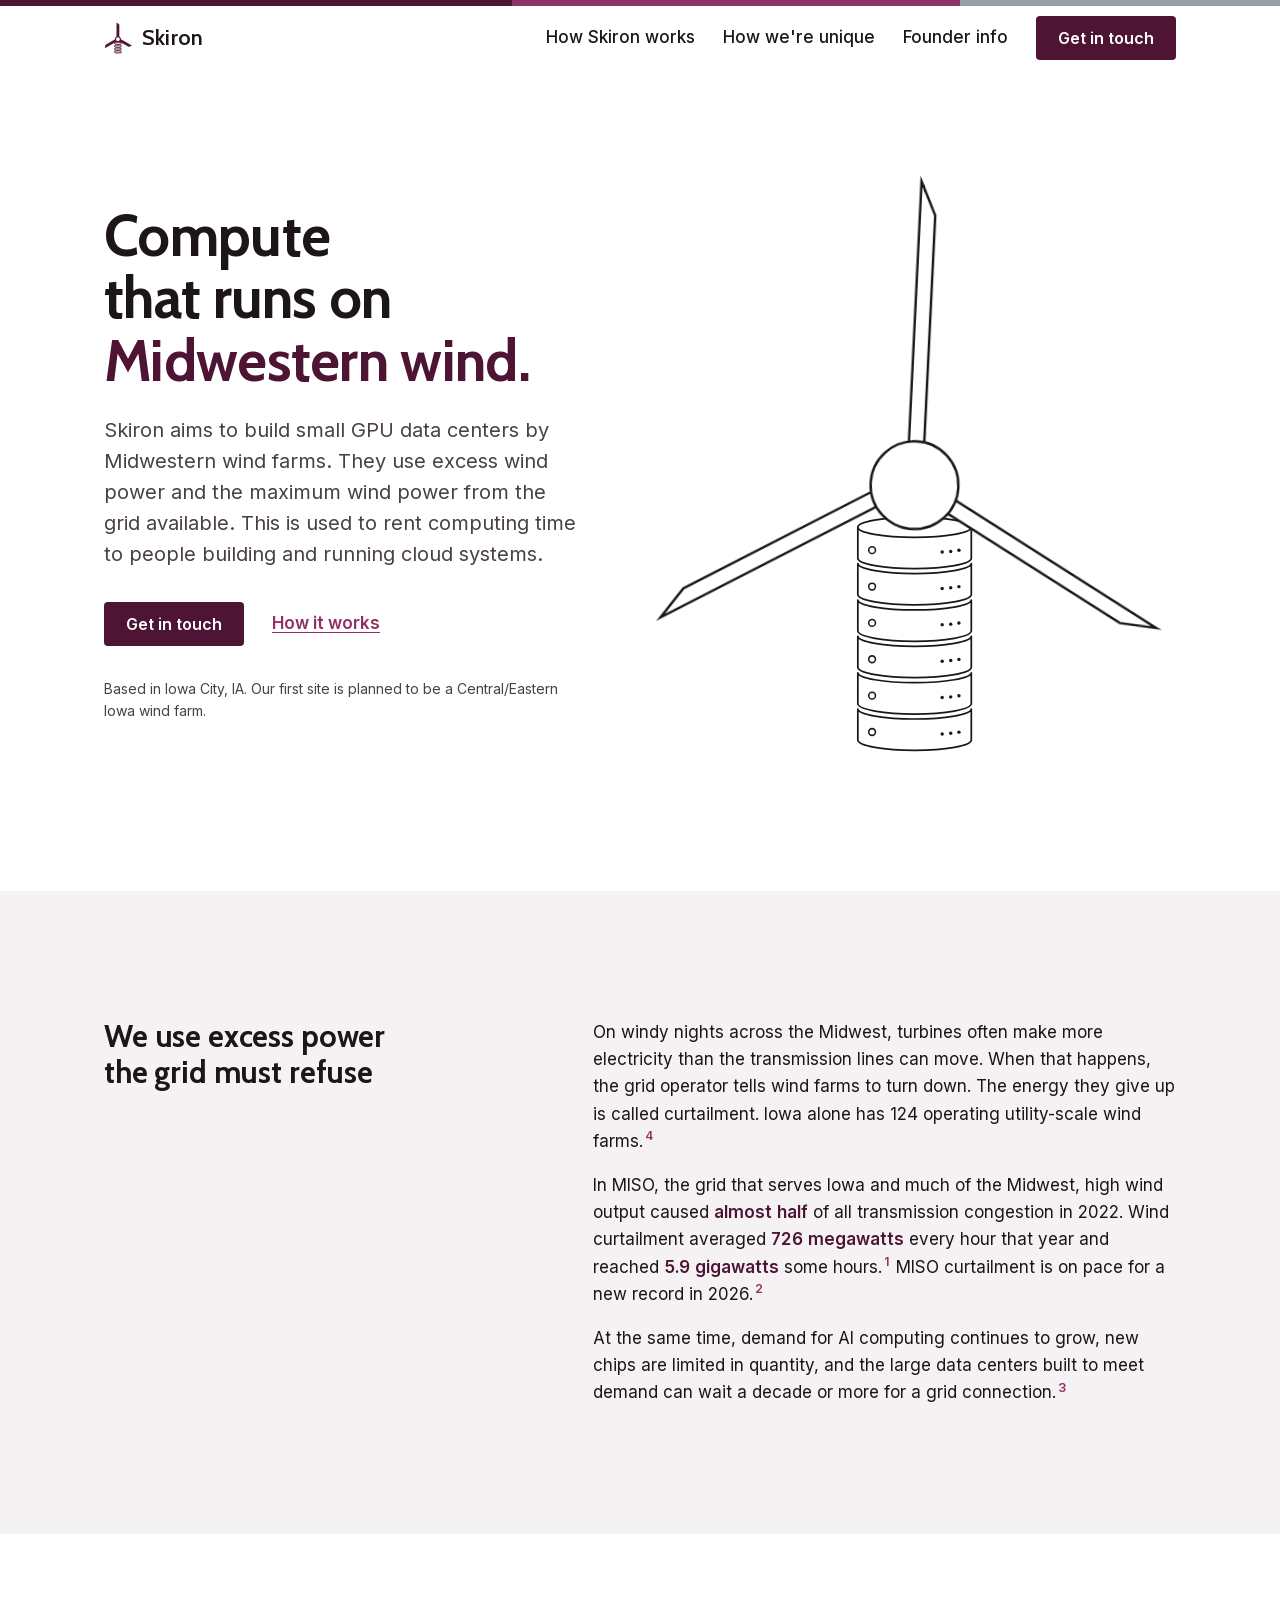
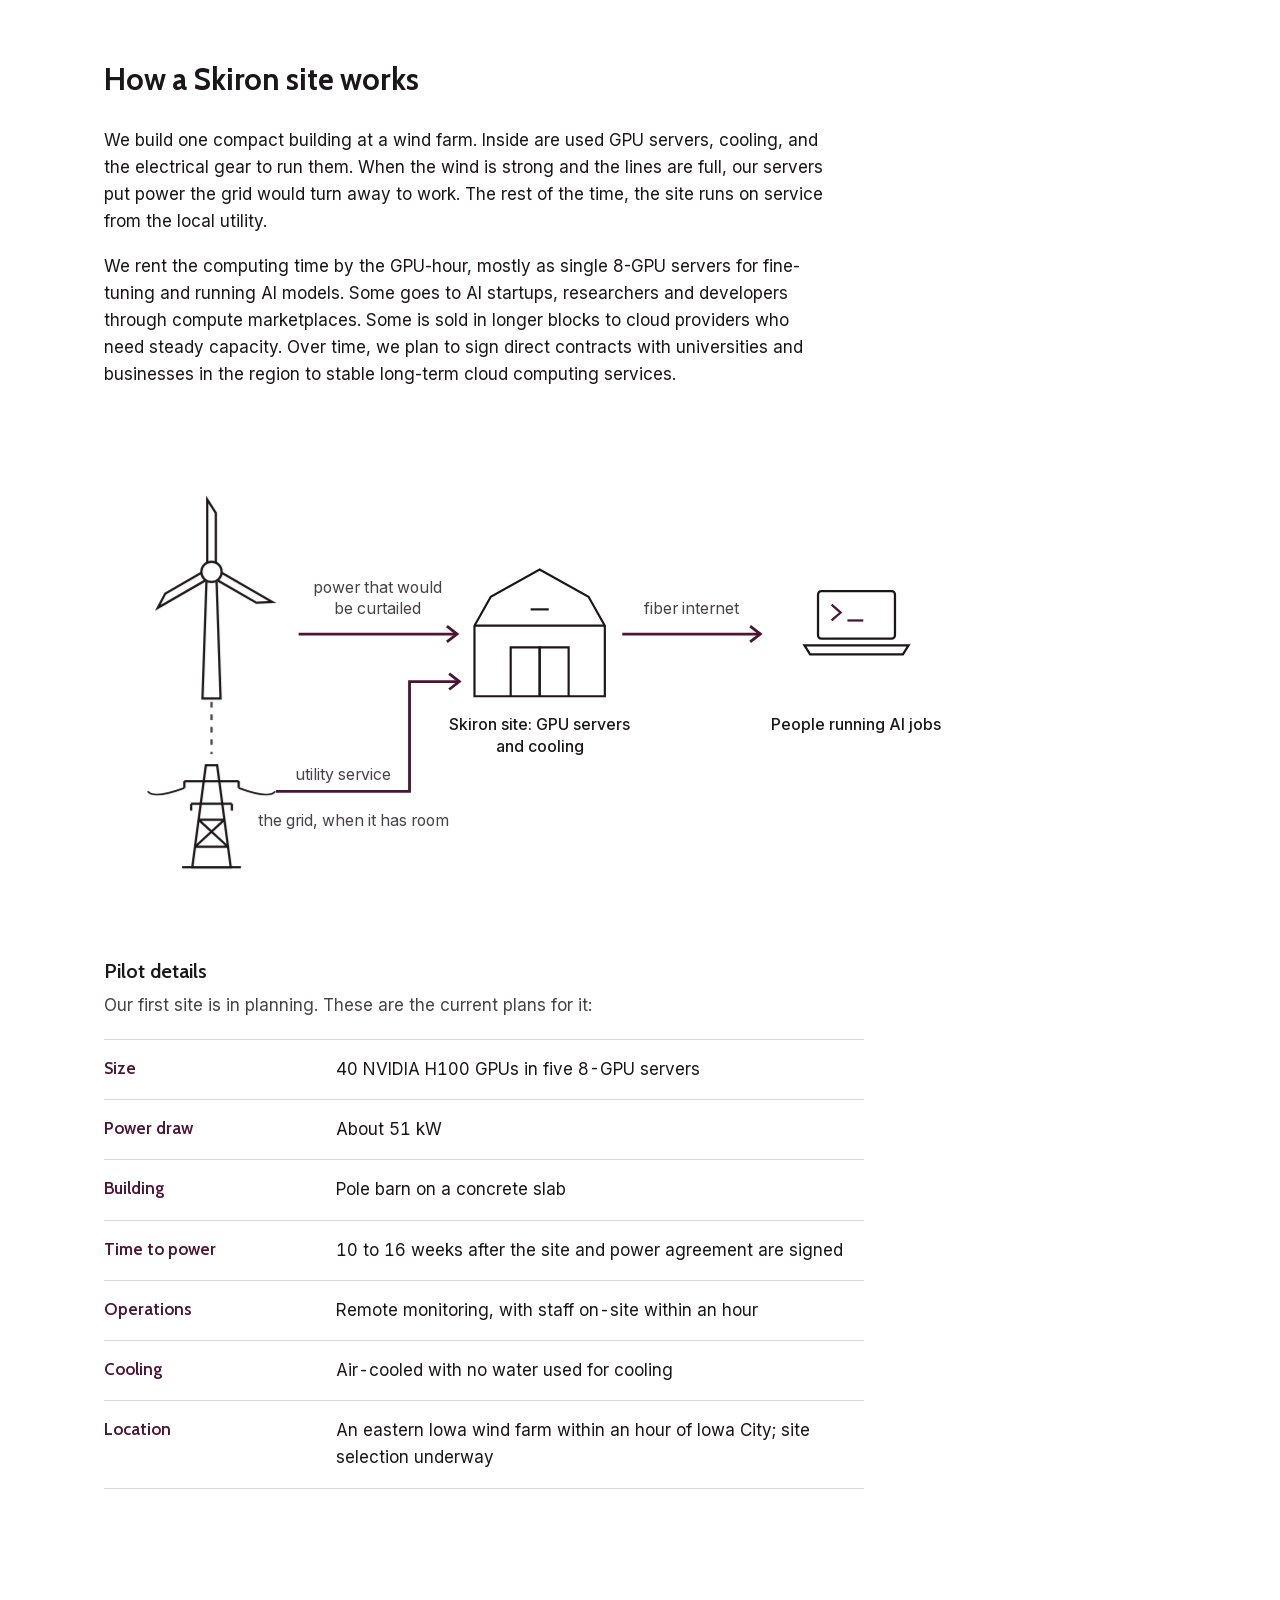
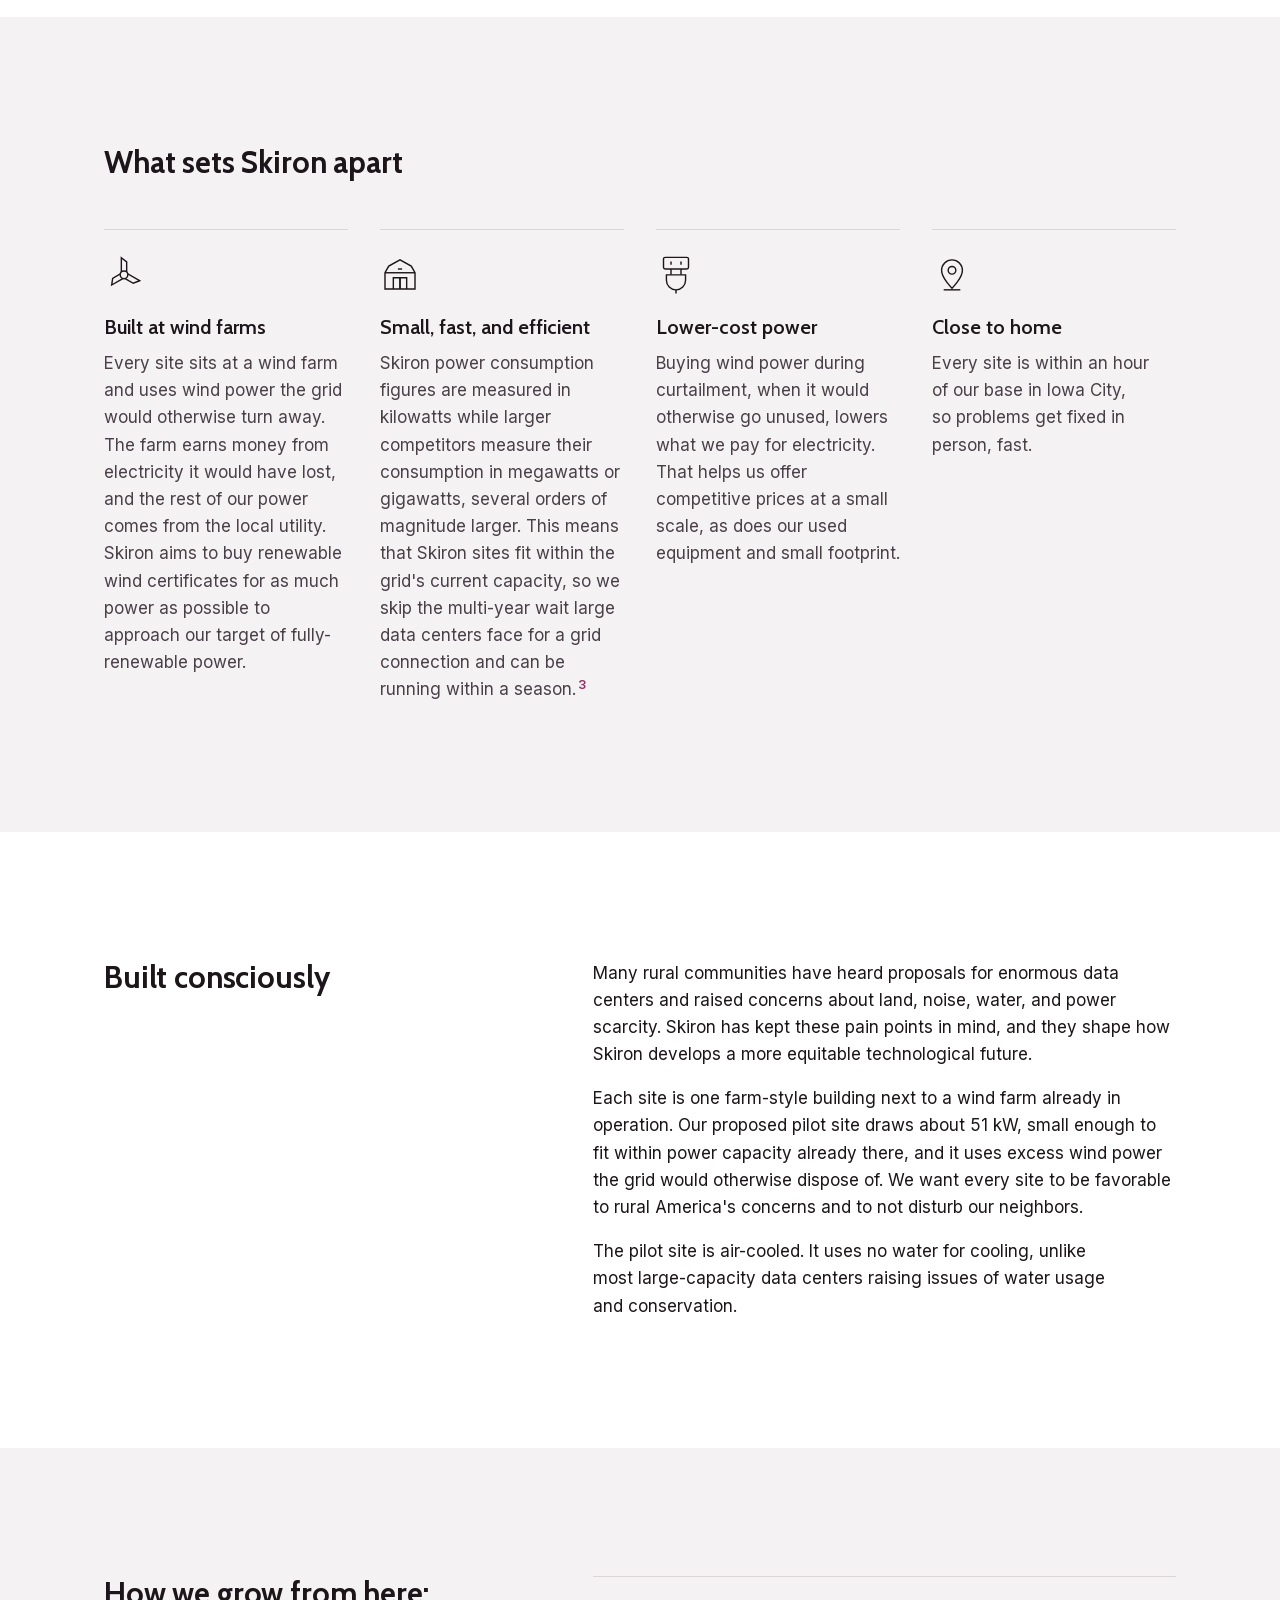
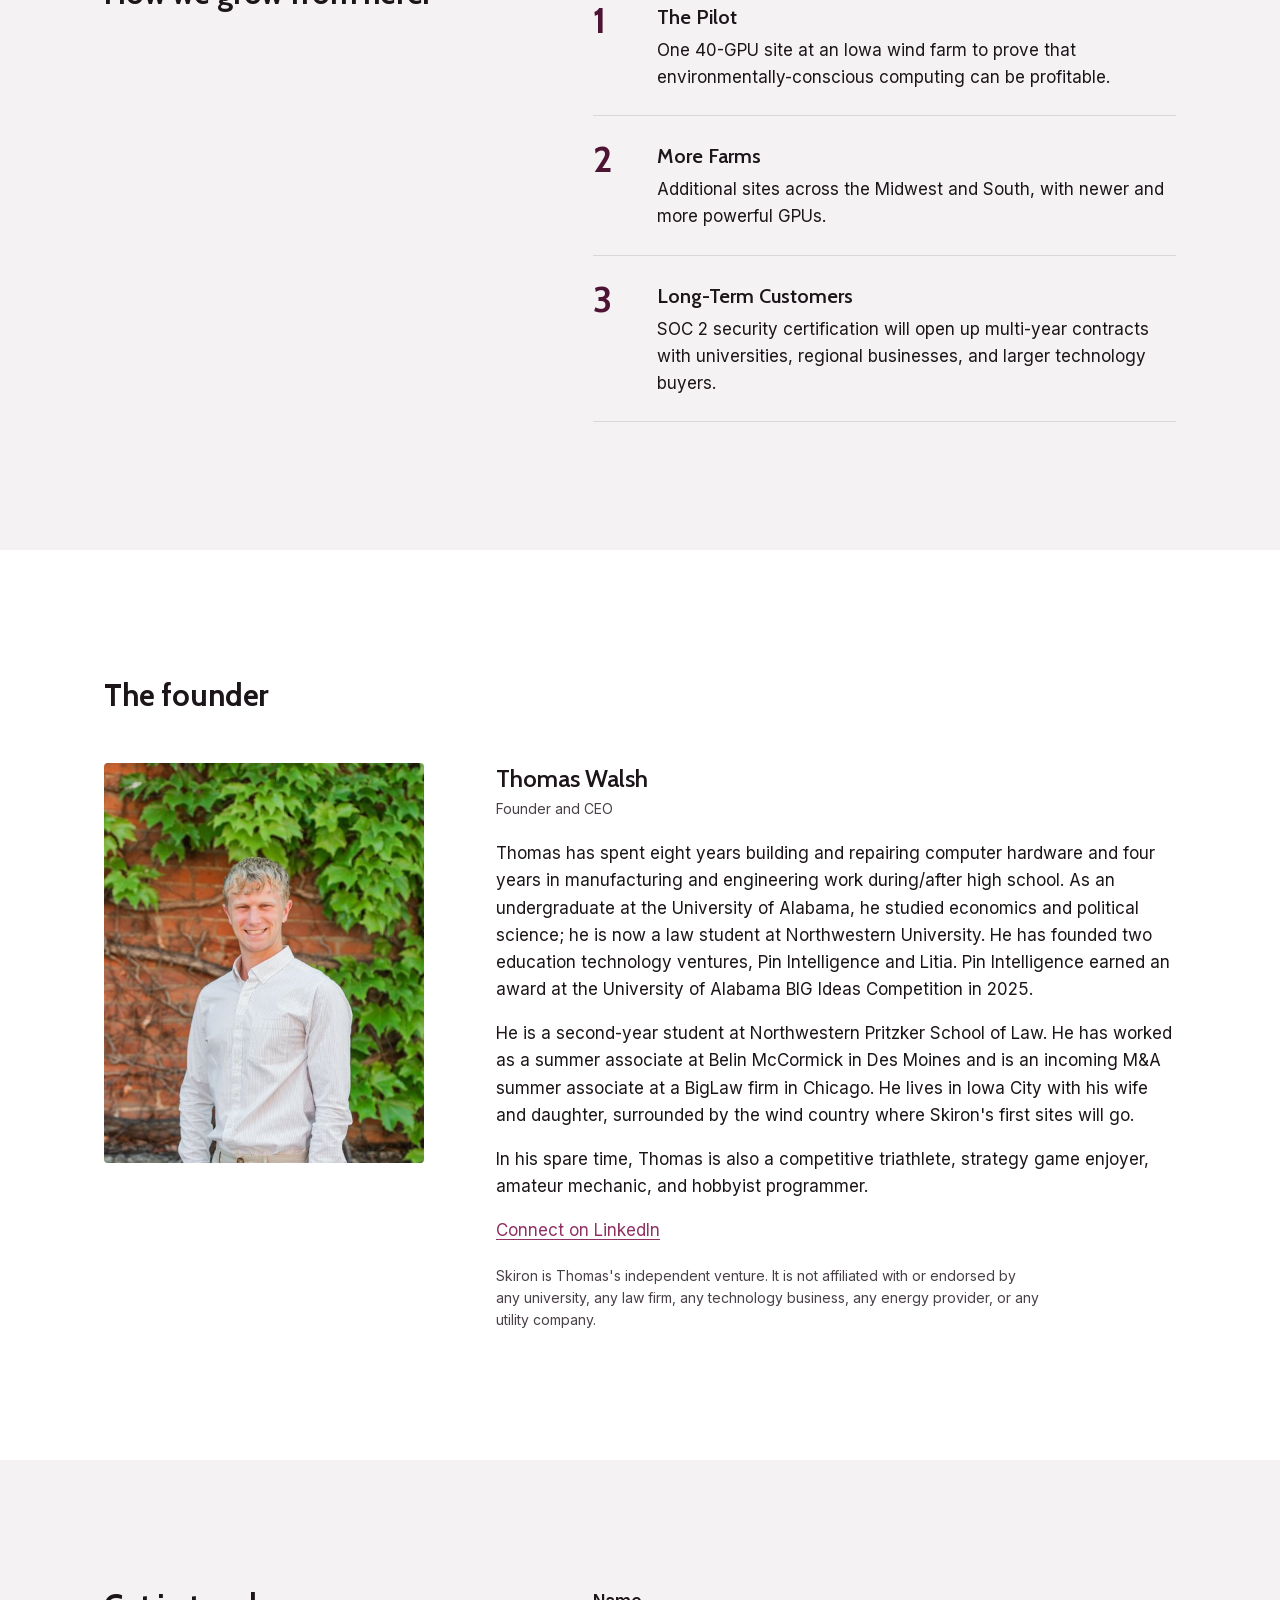
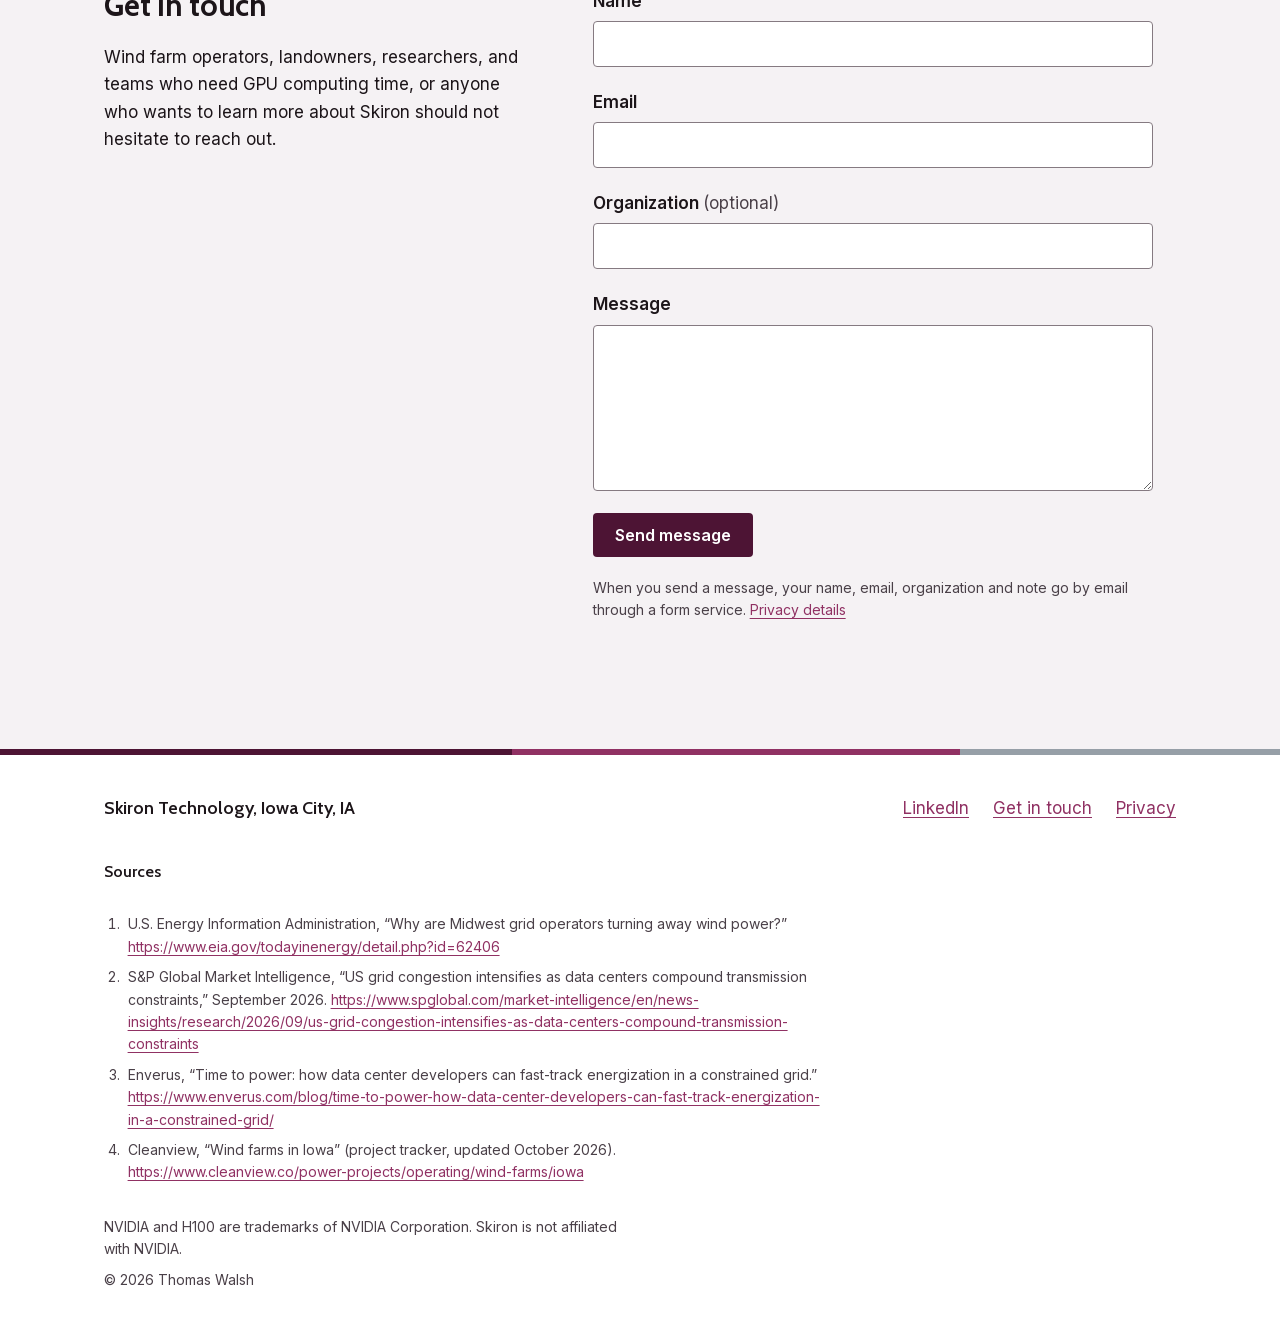
==== commit 32a07cea: "Update index.html" ====
--- a/index.html
+++ b/index.html
@@ -247,7 +247,7 @@
     </div>
     <div>
       <form id="contact-form" class="form" action="https://api.web3forms.com/submit" method="POST" novalidate>
-        <input type="hidden" name="access_key" value="REPLACE_WITH_WEB3FORMS_KEY">
+        <input type="hidden" name="access_key" value="395b4aac-2902-45e9-8675-f9e6960a4dae">
         <input type="hidden" name="subject" value="New message from the Skiron website">
         <input type="hidden" name="from_name" value="Skiron website">
         <input type="hidden" name="redirect" value="https://tjwalsh1.github.io/skiron-site/thanks.html">
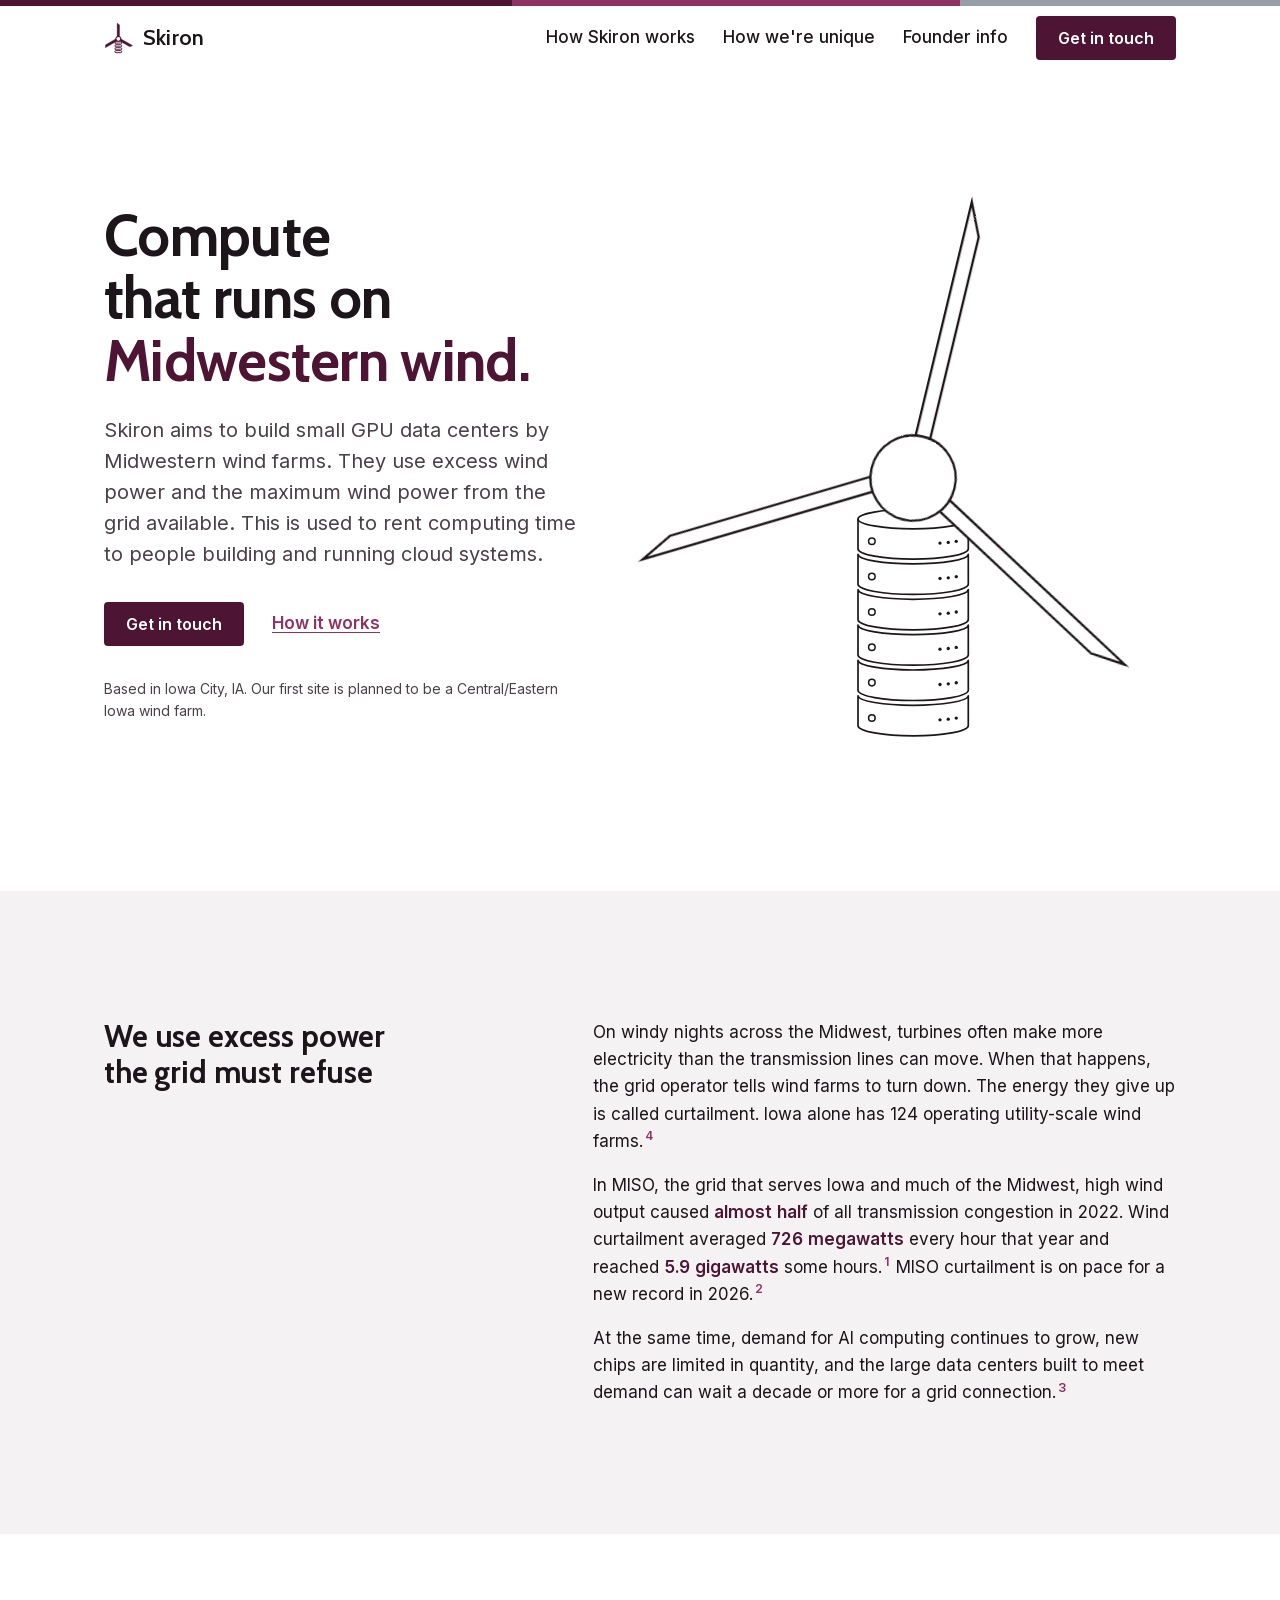
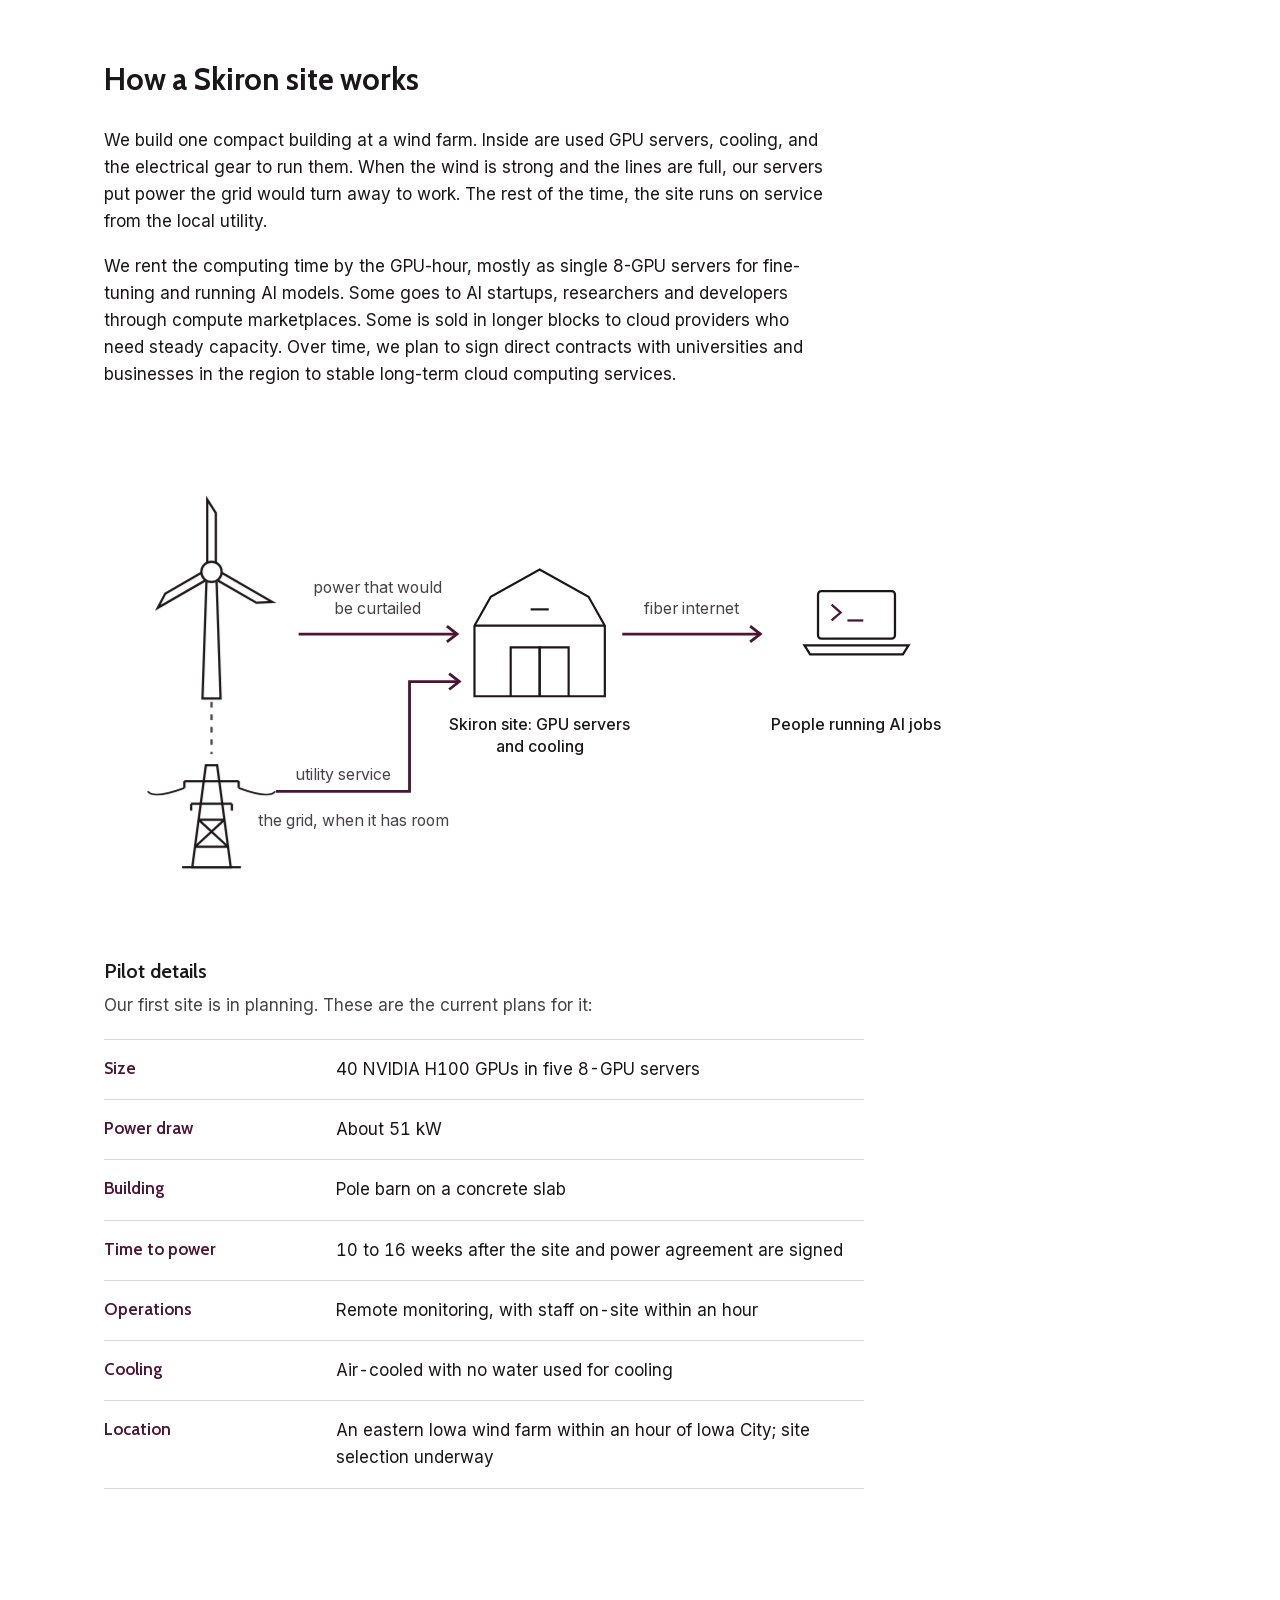
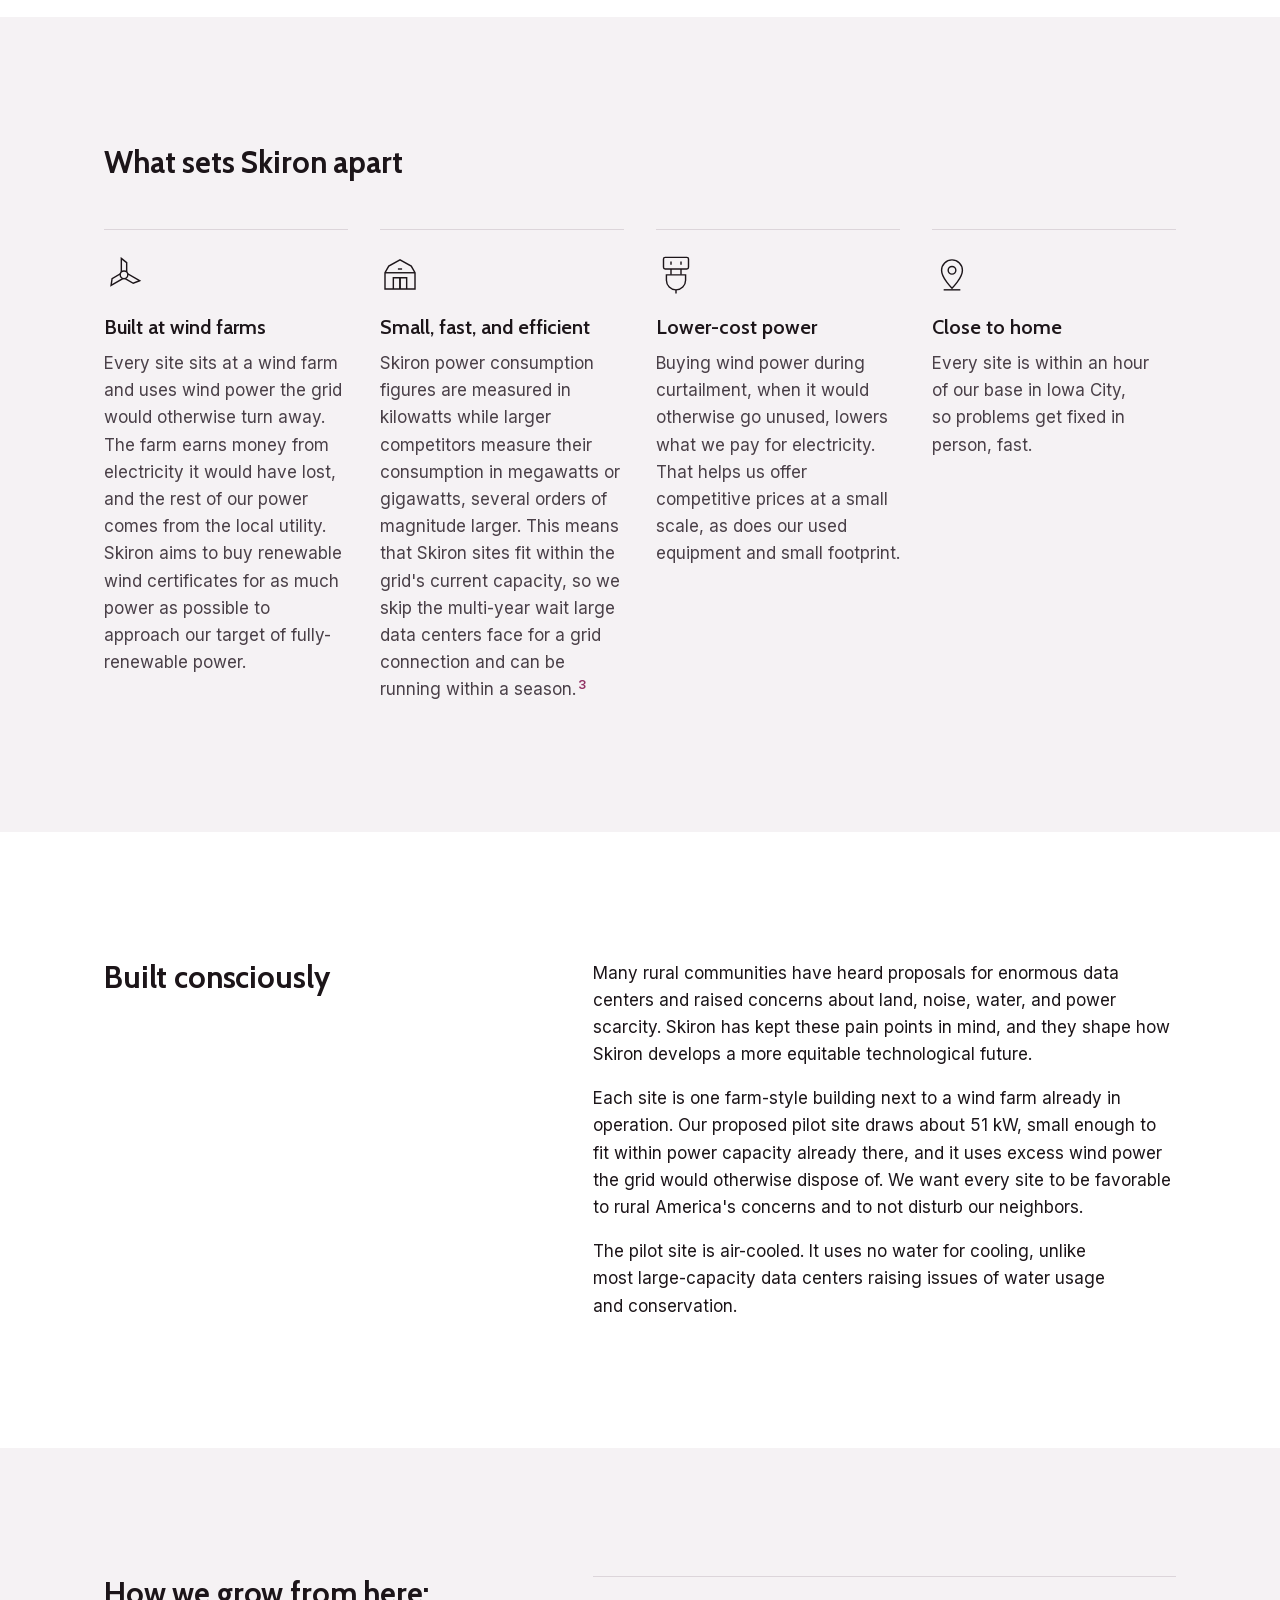
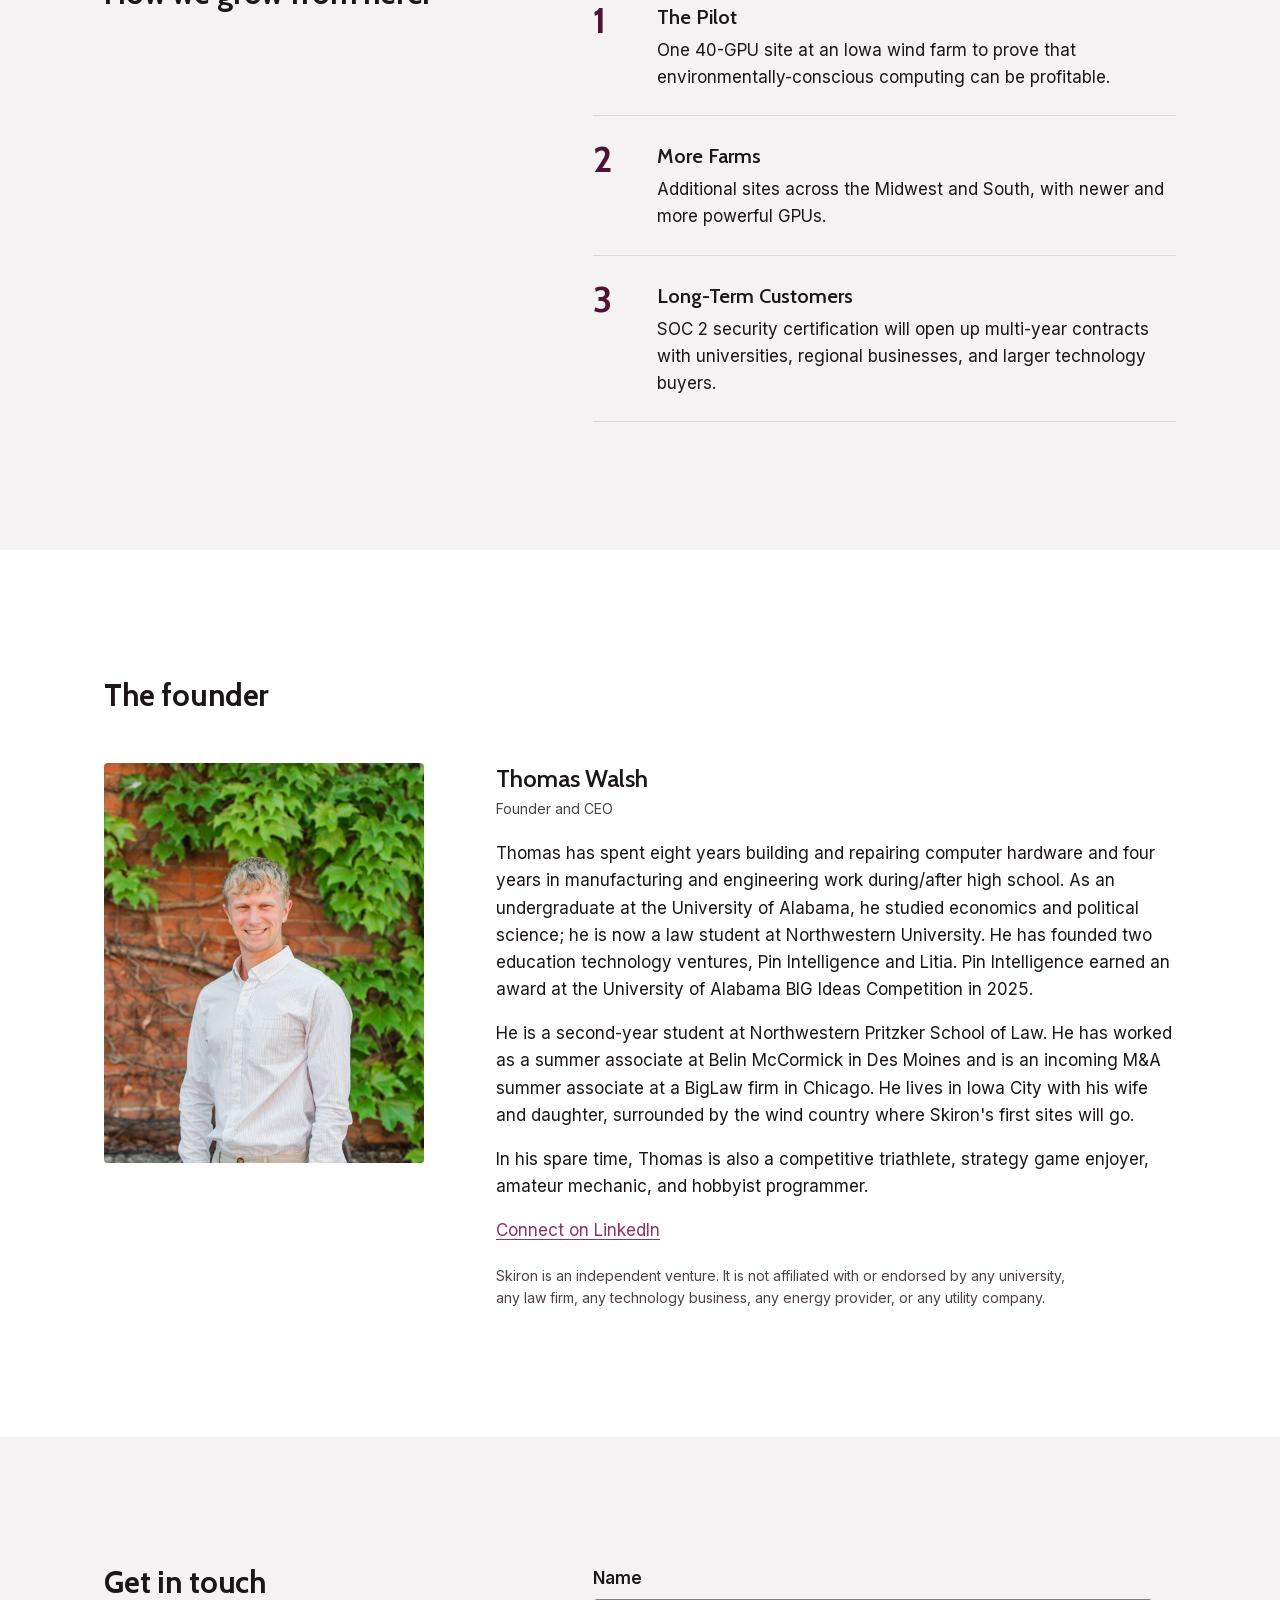
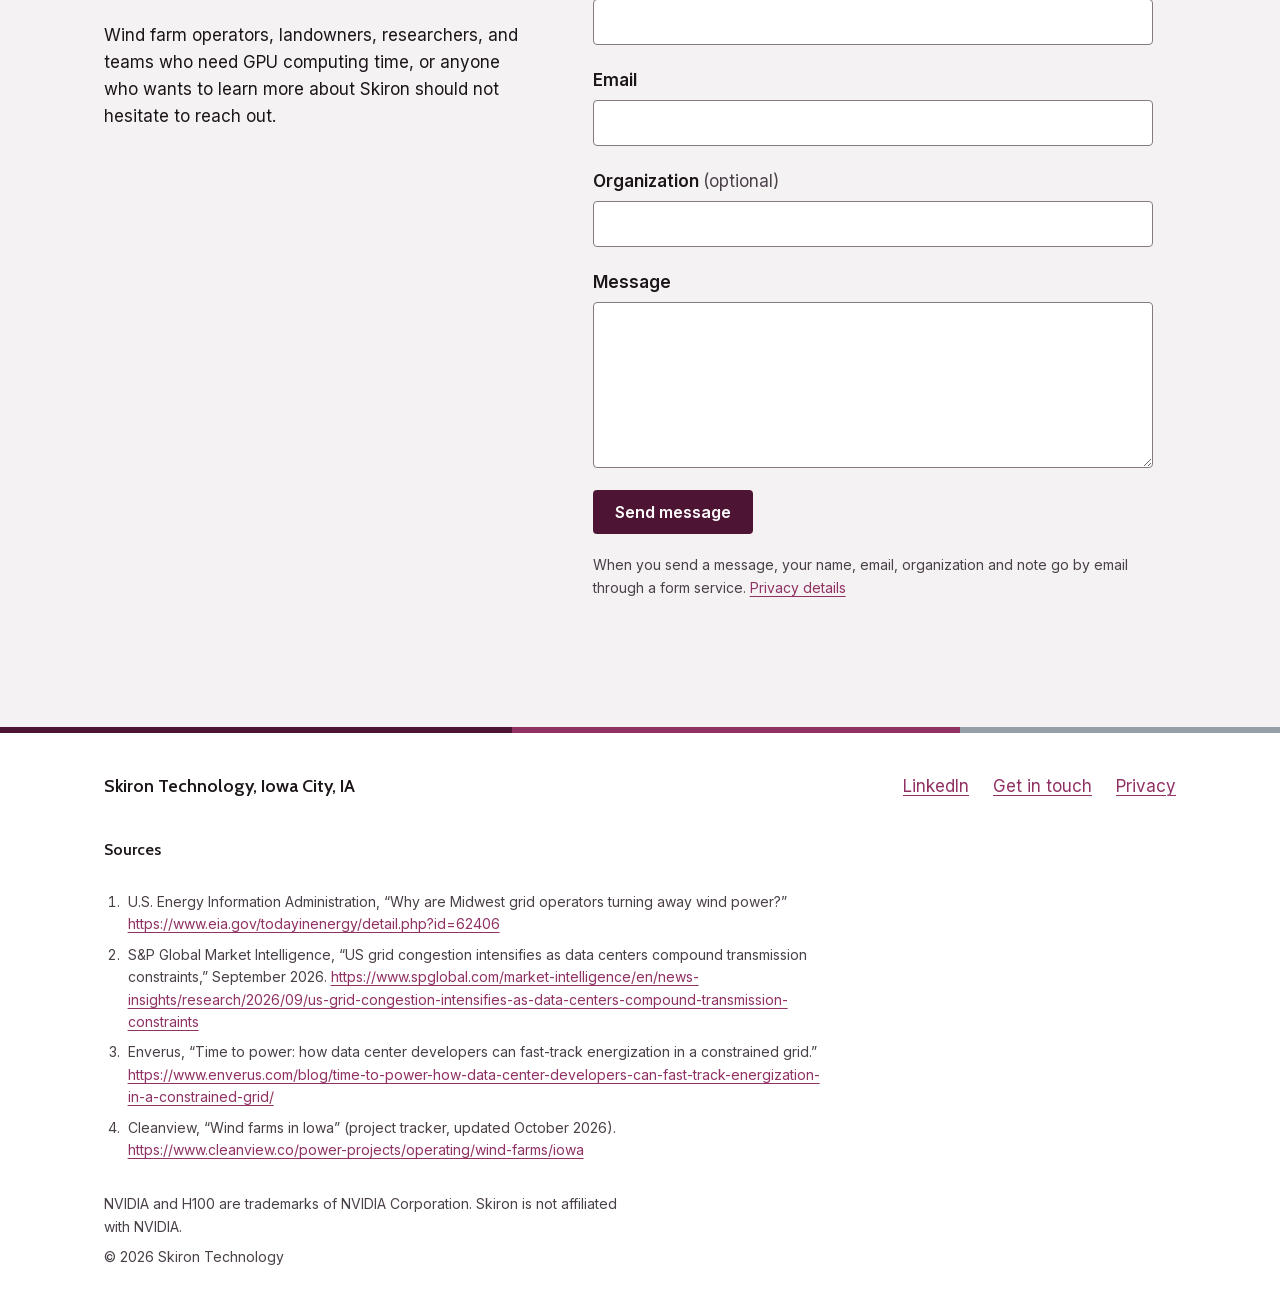
==== commit 0a600f3c: "Equal logo blades, steady rotor spin, Skiron voice, add guide page Logo: all three blades now reach " ====
--- a/index.html
+++ b/index.html
@@ -57,7 +57,7 @@
 <div class="bar bar--top" aria-hidden="true"><span></span><span></span><span></span></div>
 <header class="site-header">
   <div class="wrap">
-    <a class="brand" href="#top"><svg class="mark" viewBox="140 20 1730 1960" width="28" height="32" aria-hidden="true" focusable="false"><g class="stk" fill="none" stroke="currentColor" stroke-width="58"><rect x="790" y="1263" width="420" height="122.8" rx="70"/><rect x="790" y="1441.8" width="420" height="122.8" rx="70"/><rect x="790" y="1620.5" width="420" height="122.8" rx="70"/><rect x="790" y="1799.2" width="420" height="122.8" rx="70"/></g><g transform="translate(1000 1072)"><g fill="currentColor" stroke="currentColor" stroke-width="22" stroke-linejoin="miter" stroke-miterlimit="10"><path d="M-74 -1011 74 -899.6 74 0 -74 -0Z"/><path d="M-766 355.6 -788.6 539.4 36.9 64.1 -36.9 -64.1Z"/><path d="M848.4 398 678.1 471.3 -36.6 64.3 36.6 -64.3Z"/></g><circle r="150" style="fill:var(--surface,var(--paper,#fff))" stroke="currentColor" stroke-width="64"/></g></svg><span>Skiron</span></a>
+    <a class="brand" href="#top"><svg class="mark" viewBox="120 55 1780 1930" width="29" height="32" aria-hidden="true" focusable="false"><g class="stk" fill="none" stroke="currentColor" stroke-width="58"><rect x="790" y="1263" width="420" height="122.8" rx="70"/><rect x="790" y="1441.8" width="420" height="122.8" rx="70"/><rect x="790" y="1620.5" width="420" height="122.8" rx="70"/><rect x="790" y="1799.2" width="420" height="122.8" rx="70"/></g><g transform="translate(1000 1072)"><g fill="currentColor" stroke="currentColor" stroke-width="22" stroke-linejoin="miter" stroke-miterlimit="10"><path d="M-74 -965.9 74 -854.7 74 0 -74 -0Z"/><path d="M-776.9 361.9 -800.4 546.2 36.9 64.1 -36.9 -64.1Z"/><path d="M875.8 413.6 706.2 487.3 -36.6 64.3 36.6 -64.3Z"/></g><circle r="150" style="fill:var(--surface,var(--paper,#fff))" stroke="currentColor" stroke-width="64"/></g></svg><span>Skiron</span></a>
     <button class="nav-toggle" type="button" aria-expanded="false" aria-controls="site-nav">Menu</button>
     <nav id="site-nav" class="nav" aria-label="Main">
       <a href="#how">How Skiron works</a>
@@ -83,7 +83,7 @@
         <p class="where">Based in Iowa City, IA. Our first site is planned to be a Central/Eastern Iowa wind farm.</p>
       </div>
       <div class="hero-art">
-<svg class="logo" viewBox="140 20 1730 1960" role="img" aria-labelledby="logo-title">
+<svg class="logo" viewBox="120 55 1780 1930" role="img" aria-labelledby="logo-title">
   <title id="logo-title">Skiron logo: a wind turbine rotor above a stack of servers</title>
   <g id="stack" class="stack">
     <ellipse class="line" cx="1000.2" cy="1212.1" rx="188.8" ry="33.5"/>
@@ -120,9 +120,9 @@
   </g>
   <g transform="translate(1000 1072)">
     <g id="rotor" class="rotor">
-      <path class="blade" d="M-25.5 -1011 25.5 -899.6 25.5 -0.1 -25.5 -0.1Z"/>
-      <path class="blade" d="M-751.7 380.4 -822.8 480.1 2.8 4.8 -22.7 -39.5Z"/>
-      <path class="blade" d="M826.8 435.8 704.6 424.8 -10.2 17.8 15.1 -26.5Z"/>
+      <path class="blade" d="M-25.5 -965.9 25.5 -854.7 25.5 -0.1 -25.5 -0.1Z"/>
+      <path class="blade" d="M-762.6 386.7 -834.6 486.9 2.8 4.8 -22.7 -39.5Z"/>
+      <path class="blade" d="M854.2 451.4 732.7 440.8 -10.2 17.8 15.1 -26.5Z"/>
       <circle class="blade" r="146"/>
     </g>
   </g>
@@ -176,7 +176,7 @@
     <h2 id="different-h">What sets Skiron apart</h2>
     <div class="features">
       <div class="feature">
-        <svg class="icon icon-turbine" viewBox="0 0 48 48" width="40" height="40" fill="none" stroke="currentColor" stroke-width="1.7" stroke-linejoin="miter" stroke-miterlimit="10" aria-hidden="true" focusable="false"><g class="i-rotor" transform="translate(24 25)"><g class="i-spin"><path d="M-3.2 -20.5 3.2 -15.5 3.2 0 -3.2 -0Z"/><path d="M18.7 7.1 11.1 10.1 -1.6 2.8 1.6 -2.8Z"/><path d="M-14.8 12.2 -13.6 4.2 -1.6 -2.8 1.6 2.8Z"/><circle class="i-hub" r="4.6"/></g></g></svg>
+        <svg class="icon icon-turbine" viewBox="0 0 48 48" width="40" height="40" fill="none" stroke="currentColor" stroke-width="1.7" stroke-linejoin="miter" stroke-miterlimit="10" aria-hidden="true" focusable="false"><g class="i-rotor" transform="translate(24 25)"><g class="i-spin"><path d="M-3.2 -19.7 3.2 -14.7 3.2 0 -3.2 -0Z"/><path d="M18.7 7.1 11.1 10.1 -1.6 2.8 1.6 -2.8Z"/><path d="M-15.5 12.6 -14.3 4.6 -1.6 -2.8 1.6 2.8Z"/><circle class="i-hub" r="4.6"/></g></g></svg>
         <h3>Built at wind farms</h3>
         <p>Every site sits at a wind farm and uses wind power the grid would otherwise turn away. The farm earns money from electricity it would have lost, and the rest of our power comes from the local utility. Skiron aims to buy renewable wind certificates for as much power as possible to approach our target of fully-renewable power.</p>
       </div>
@@ -230,10 +230,10 @@
         <h3>Thomas Walsh</h3>
         <p class="role">Founder and CEO</p>
         <p>Thomas has spent eight years building and repairing computer hardware and four years in manufacturing and engineering work during/after high school. As an undergraduate at the University of Alabama, he studied economics and political science; he is now a law student at Northwestern University. He has founded two education technology ventures, Pin Intelligence and Litia. Pin Intelligence earned an award at the University of Alabama BIG Ideas Competition in 2025.</p>
-        <p>He is a second-year student at Northwestern Pritzker School of Law. He has worked as a summer associate at Belin McCormick in Des Moines and is an incoming M&A summer associate at a BigLaw firm in Chicago. He lives in Iowa City with his wife and daughter, surrounded by the wind country where Skiron's first sites will go.</p>
+        <p>He is a second-year student at Northwestern Pritzker School of Law. He has worked as a summer associate at Belin McCormick in Des Moines and is an incoming M&amp;A summer associate at a BigLaw firm in Chicago. He lives in Iowa City with his wife and daughter, surrounded by the wind country where Skiron's first sites will go.</p>
         <p>In his spare time, Thomas is also a competitive triathlete, strategy game enjoyer, amateur mechanic, and hobbyist programmer.</p>
         <p><a href="https://www.linkedin.com/in/thomas-j-walsh-nu2028" rel="me noopener" target="_blank">Connect on LinkedIn</a></p>
-        <p class="note">Skiron is Thomas's independent venture. It is not affiliated with or endorsed by any university, any law firm, any technology business, any energy provider, or any utility company.</p>
+        <p class="note">Skiron is an independent venture. It is not affiliated with or endorsed by any university, any law firm, any technology business, any energy provider, or any utility company.</p>
       </div>
     </div>
   </div>
@@ -302,7 +302,7 @@
       <li id="source-4">Cleanview, “Wind farms in Iowa” (project tracker, updated October 2026). <a href="https://www.cleanview.co/power-projects/operating/wind-farms/iowa" rel="noopener">https://www.cleanview.co/power-projects/operating/wind-farms/iowa</a></li>
     </ol>
     <p class="legal">NVIDIA and H100 are trademarks of NVIDIA Corporation. Skiron is not affiliated with NVIDIA.</p>
-    <p class="copy">© 2026 Thomas Walsh</p>
+    <p class="copy">© 2026 Skiron Technology</p>
   </div>
 </footer>
 </body>
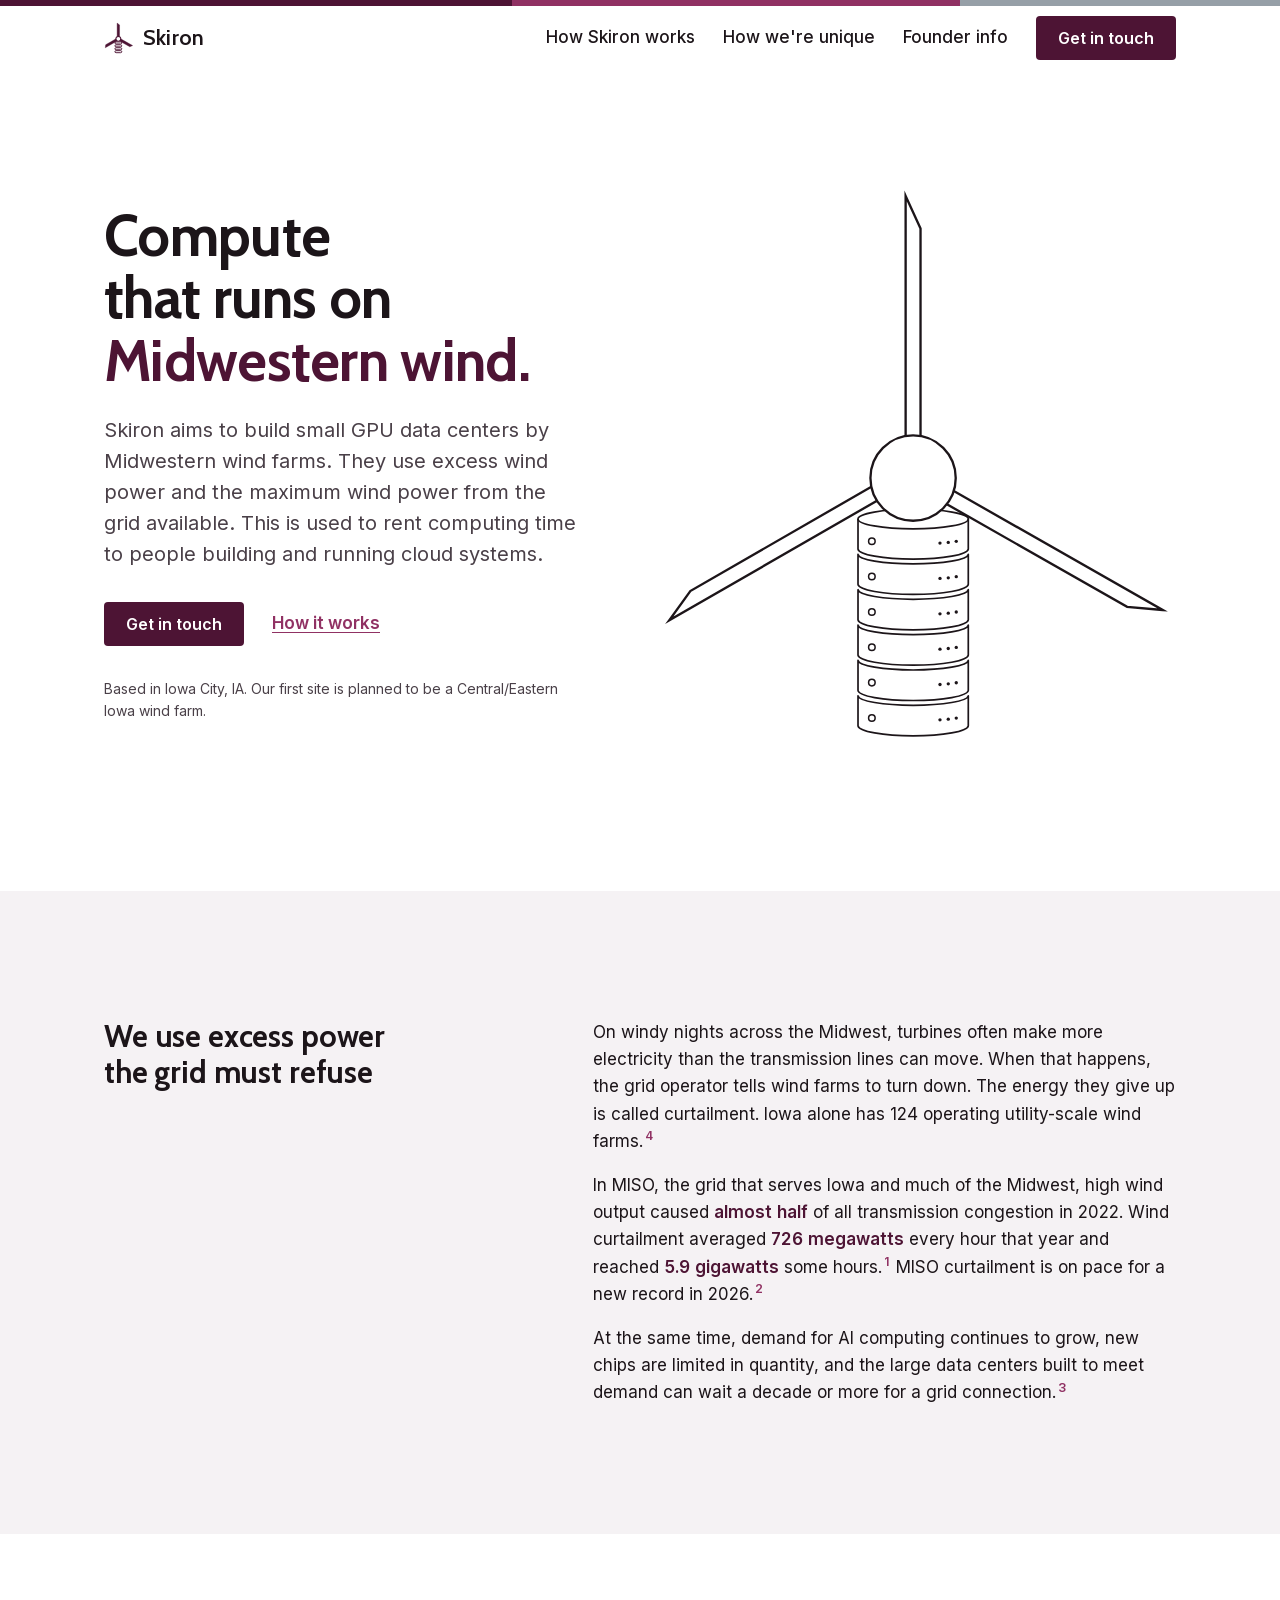
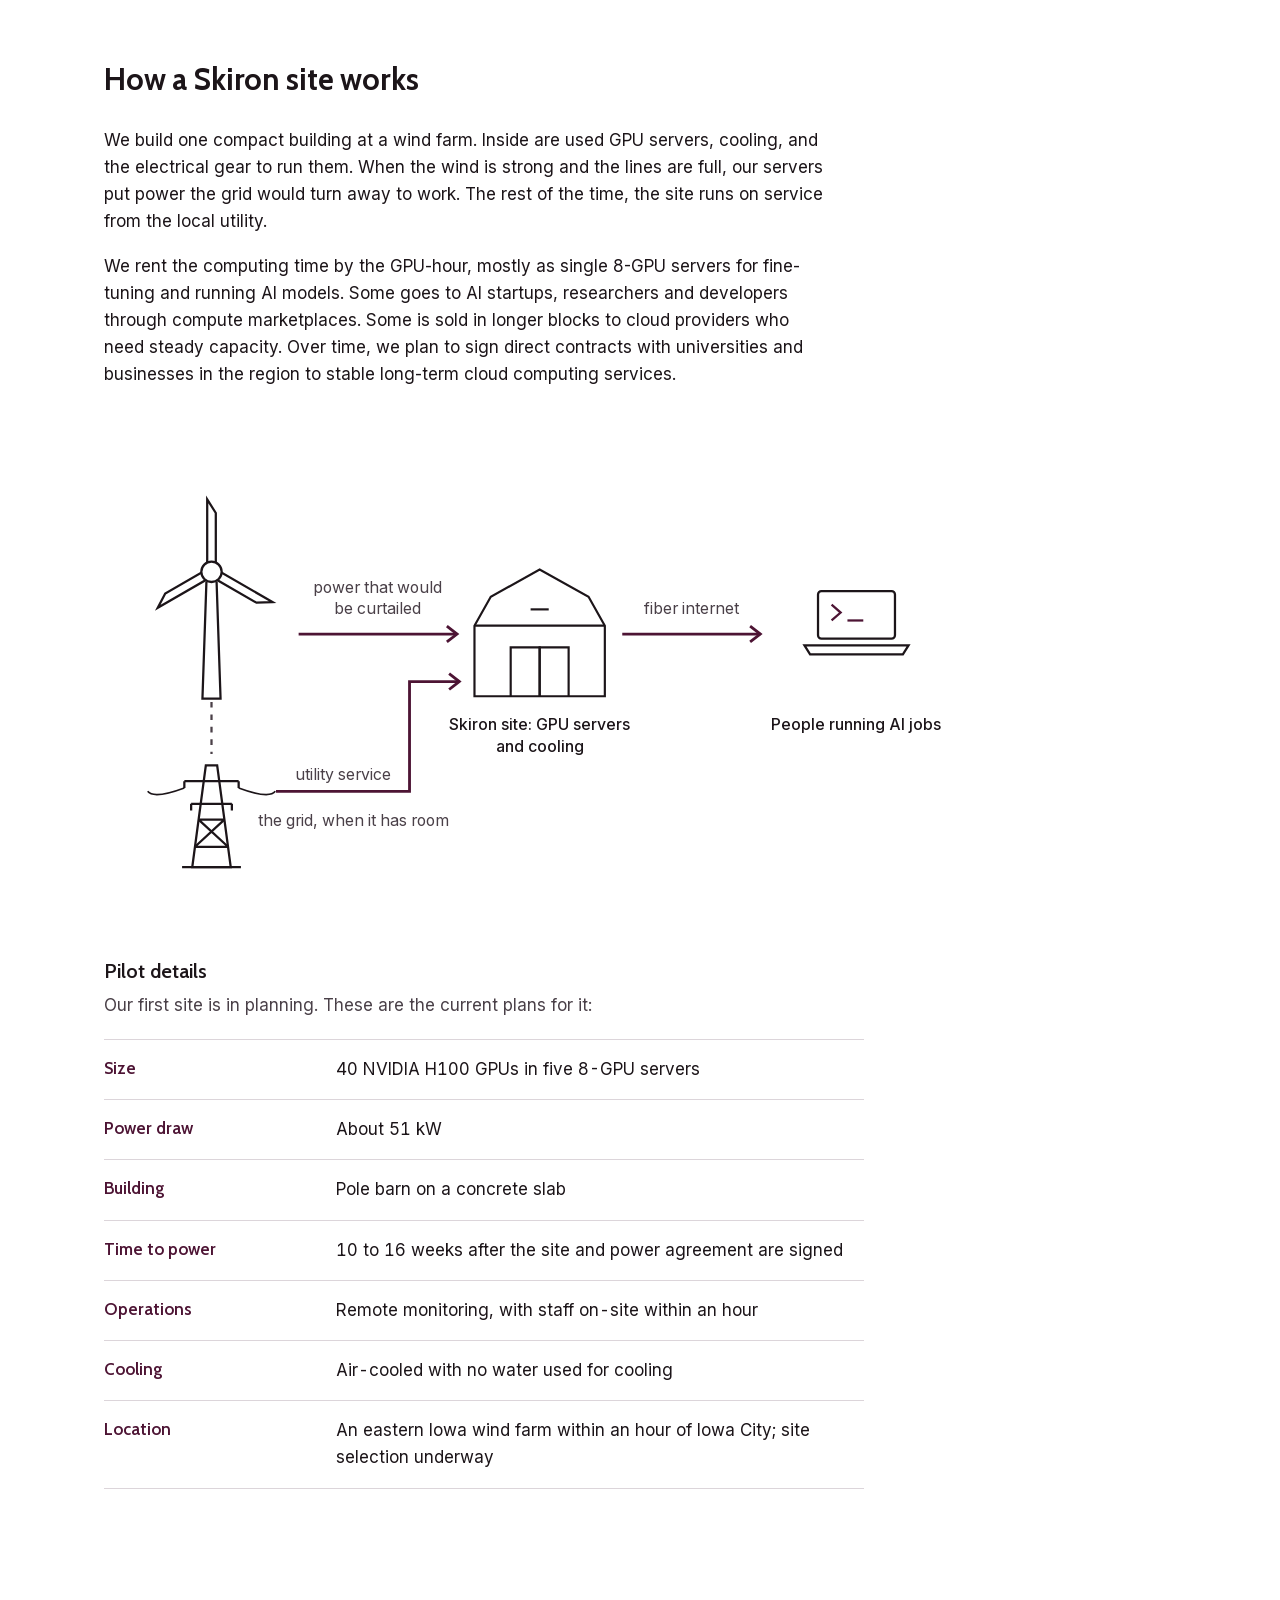
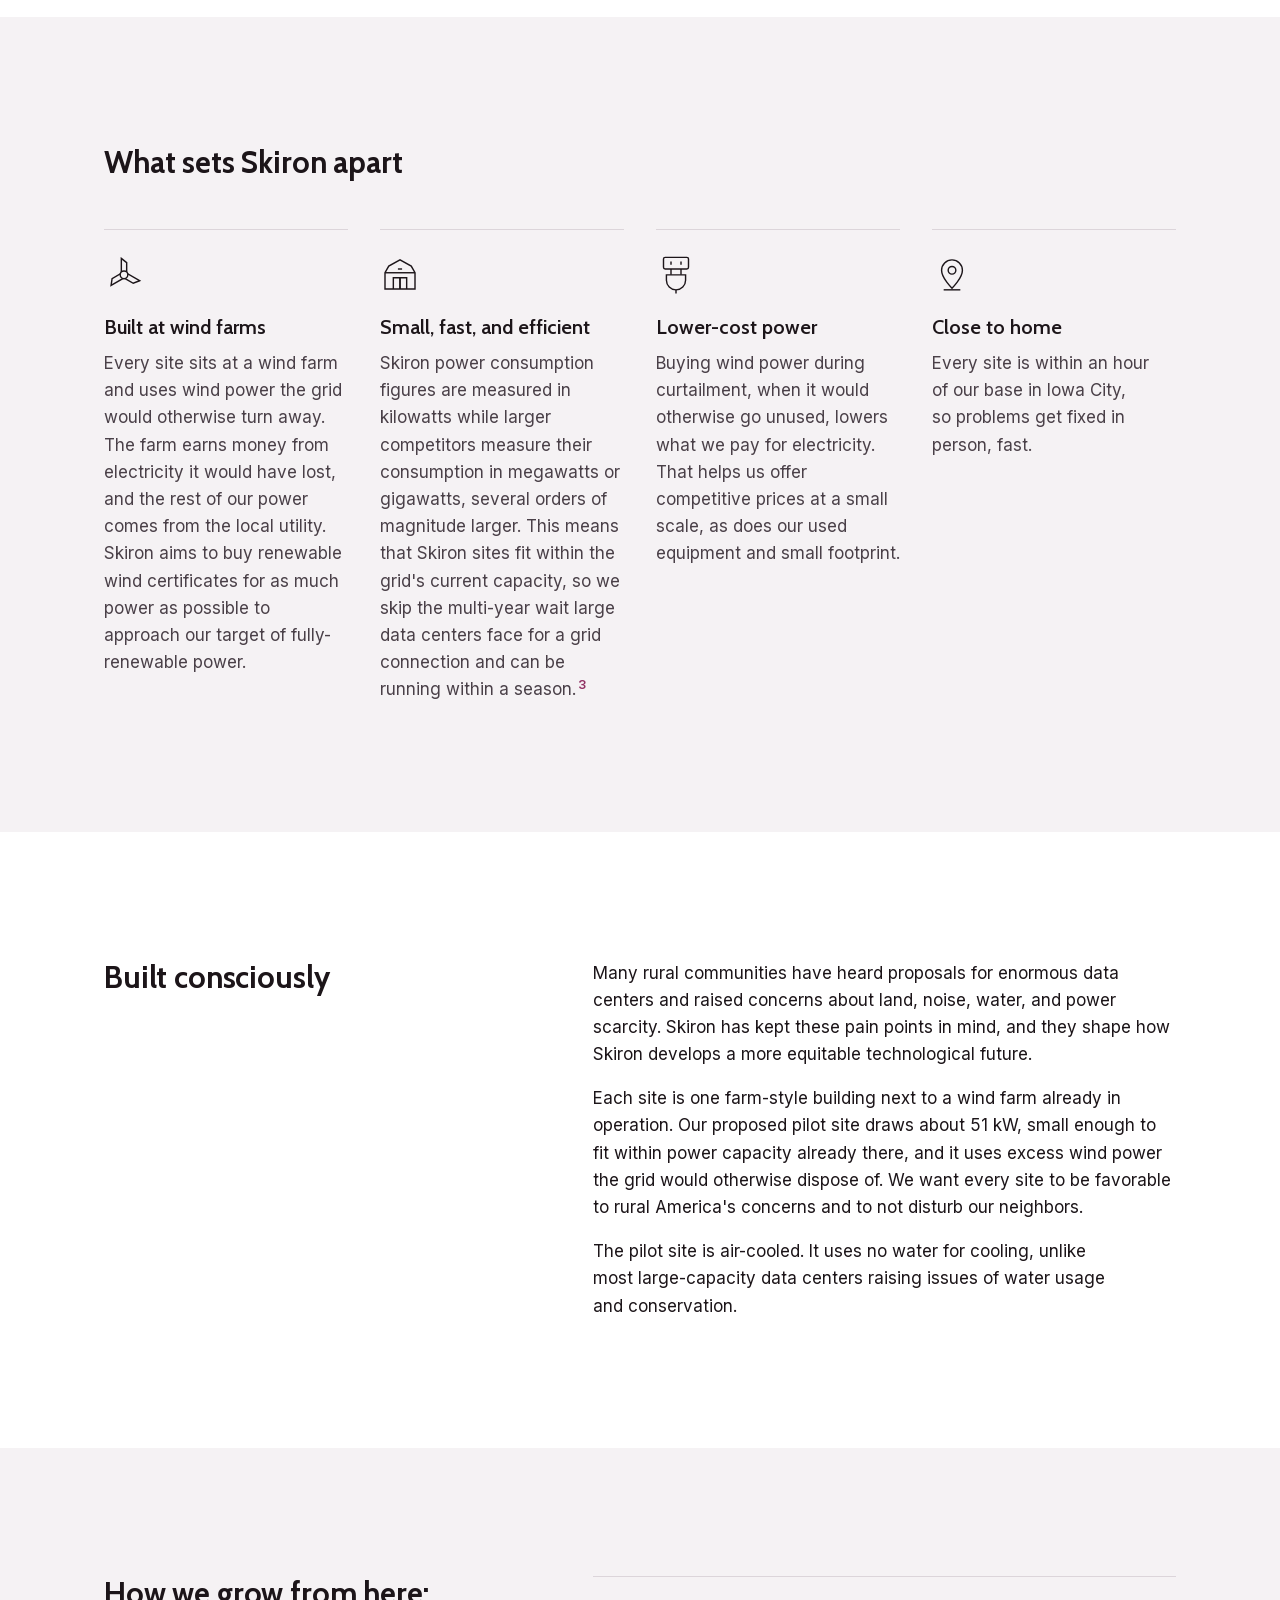
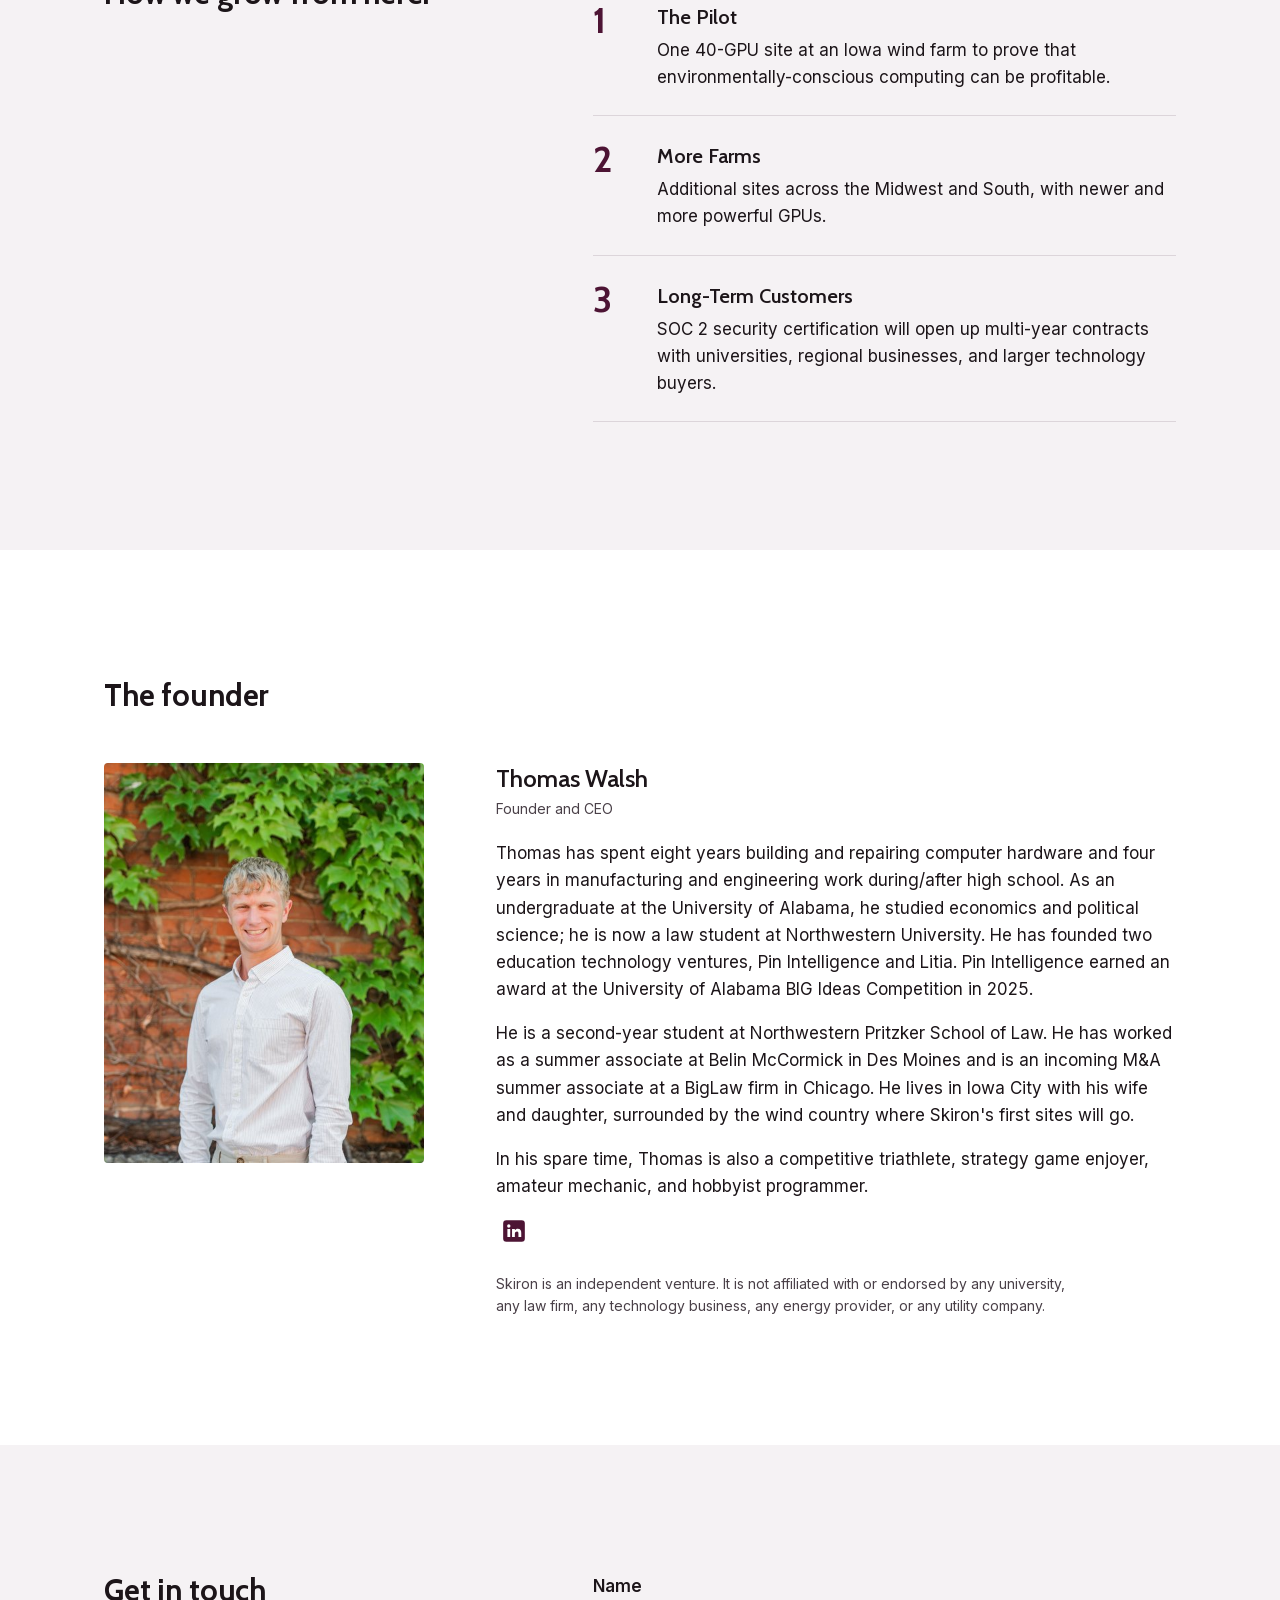
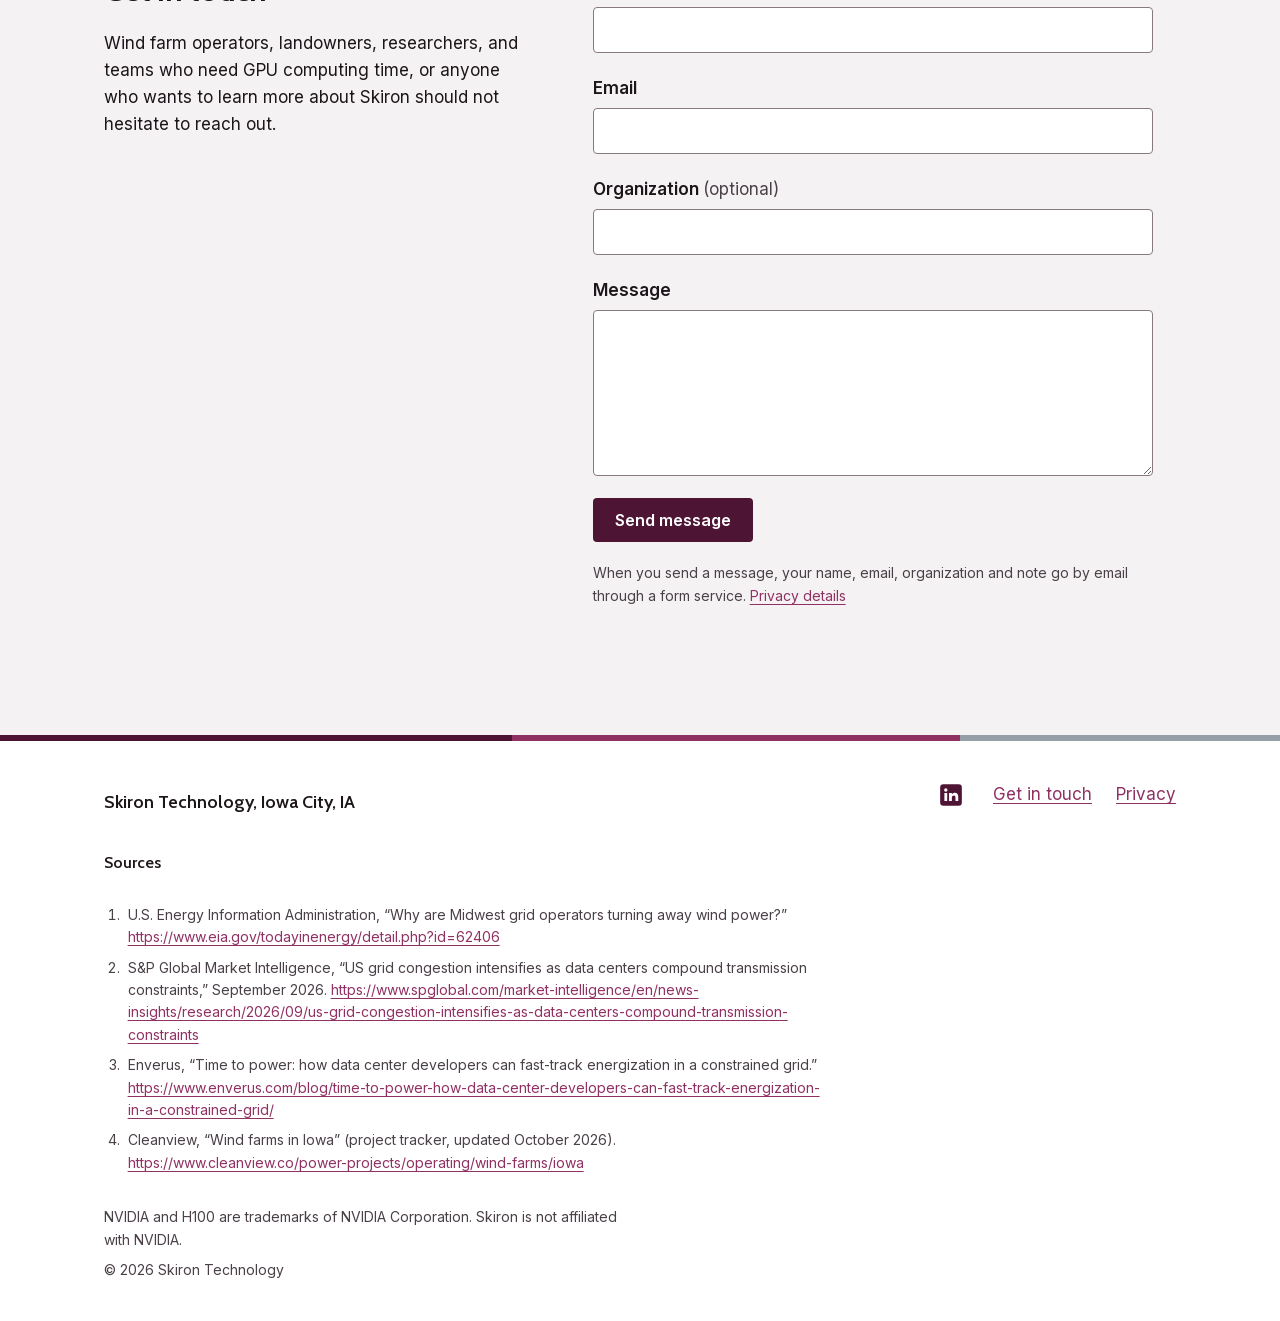
==== commit 3de2c6c7: "Constant rotor speed, light mode only, LinkedIn icon button Rotor turns at one steady pace with no g" ====
--- a/index.html
+++ b/index.html
@@ -6,9 +6,8 @@
 <title>Skiron | Wind-Powered Midwestern Computing</title>
 <meta name="description" content="Skiron builds small GPU data centers at Midwestern wind farms, using wind power the grid can’t carry and renting that computing time to people building AI.">
 <link rel="canonical" href="https://tjwalsh1.github.io/skiron-site/">
-<meta name="color-scheme" content="light dark">
-<meta name="theme-color" content="#FFFFFF" media="(prefers-color-scheme: light)">
-<meta name="theme-color" content="#171115" media="(prefers-color-scheme: dark)">
+<meta name="color-scheme" content="light">
+<meta name="theme-color" content="#FFFFFF">
 <link rel="icon" href="assets/img/favicon.svg" type="image/svg+xml">
 <link rel="icon" href="assets/img/favicon-32.png" sizes="32x32" type="image/png">
 <link rel="apple-touch-icon" href="assets/img/apple-touch-icon.png">
@@ -232,7 +231,7 @@
         <p>Thomas has spent eight years building and repairing computer hardware and four years in manufacturing and engineering work during/after high school. As an undergraduate at the University of Alabama, he studied economics and political science; he is now a law student at Northwestern University. He has founded two education technology ventures, Pin Intelligence and Litia. Pin Intelligence earned an award at the University of Alabama BIG Ideas Competition in 2025.</p>
         <p>He is a second-year student at Northwestern Pritzker School of Law. He has worked as a summer associate at Belin McCormick in Des Moines and is an incoming M&amp;A summer associate at a BigLaw firm in Chicago. He lives in Iowa City with his wife and daughter, surrounded by the wind country where Skiron's first sites will go.</p>
         <p>In his spare time, Thomas is also a competitive triathlete, strategy game enjoyer, amateur mechanic, and hobbyist programmer.</p>
-        <p><a href="https://www.linkedin.com/in/thomas-j-walsh-nu2028" rel="me noopener" target="_blank">Connect on LinkedIn</a></p>
+        <p><a class="icon-link" href="https://www.linkedin.com/in/thomas-j-walsh-nu2028" rel="me noopener" target="_blank" aria-label="Connect with Thomas Walsh on LinkedIn" title="LinkedIn"><svg viewBox="0 0 24 24" width="26" height="26" aria-hidden="true" focusable="false"><path fill="currentColor" fill-rule="evenodd" d="M5 2h14a3 3 0 0 1 3 3v14a3 3 0 0 1-3 3H5a3 3 0 0 1-3-3V5a3 3 0 0 1 3-3zM7.2 5.85a1.55 1.55 0 1 0 0 3.1 1.55 1.55 0 0 0 0-3.1zM5.9 10.1h2.6v7.5H5.9zM10.2 10.1h2.6v1.2c.5-.8 1.5-1.4 2.7-1.4 2.5 0 3.2 1.7 3.2 3.9v3.8h-2.6v-3.4c0-1.1-.3-1.8-1.3-1.8s-2 .7-2 1.9v3.3h-2.6z"/></svg></a></p>
         <p class="note">Skiron is an independent venture. It is not affiliated with or endorsed by any university, any law firm, any technology business, any energy provider, or any utility company.</p>
       </div>
     </div>
@@ -289,7 +288,7 @@
     <div class="footer-top">
       <p class="footer-name">Skiron Technology, Iowa City, IA</p>
       <ul class="footer-links">
-        <li><a href="https://www.linkedin.com/in/thomas-j-walsh-nu2028" rel="me noopener" target="_blank">LinkedIn</a></li>
+        <li><a class="icon-link" href="https://www.linkedin.com/in/thomas-j-walsh-nu2028" rel="me noopener" target="_blank" aria-label="Thomas Walsh on LinkedIn" title="LinkedIn"><svg viewBox="0 0 24 24" width="26" height="26" aria-hidden="true" focusable="false"><path fill="currentColor" fill-rule="evenodd" d="M5 2h14a3 3 0 0 1 3 3v14a3 3 0 0 1-3 3H5a3 3 0 0 1-3-3V5a3 3 0 0 1 3-3zM7.2 5.85a1.55 1.55 0 1 0 0 3.1 1.55 1.55 0 0 0 0-3.1zM5.9 10.1h2.6v7.5H5.9zM10.2 10.1h2.6v1.2c.5-.8 1.5-1.4 2.7-1.4 2.5 0 3.2 1.7 3.2 3.9v3.8h-2.6v-3.4c0-1.1-.3-1.8-1.3-1.8s-2 .7-2 1.9v3.3h-2.6z"/></svg></a></li>
         <li><a href="#contact">Get in touch</a></li>
         <li><a href="privacy.html">Privacy</a></li>
       </ul>
--- a/assets/css/site.css
+++ b/assets/css/site.css
@@ -46,42 +46,6 @@
   --ease-out: cubic-bezier(0.2, 0.7, 0.2, 1);
 
   color-scheme: light;
-}
-
-@media (prefers-color-scheme: dark) {
-  :root:not([data-theme="light"]) {
-    --paper: #171115;
-    --mist: #1F171C;
-    --ink: #EEE8EC;
-    --ink-soft: #BDB2BA;
-    --plum: #E3B6CC;
-    --rose: #F0A9C9;
-    --slate: #7C858D;
-    --line: #3A2E36;
-    --field: #8A7E86;
-    --btn-bg: #E3B6CC;
-    --btn-fg: #171115;
-    --btn-bg-hover: #F0A9C9;
-    --btn-fg-hover: #171115;
-    color-scheme: dark;
-  }
-}
-
-:root[data-theme="dark"] {
-  --paper: #171115;
-  --mist: #1F171C;
-  --ink: #EEE8EC;
-  --ink-soft: #BDB2BA;
-  --plum: #E3B6CC;
-  --rose: #F0A9C9;
-  --slate: #7C858D;
-  --line: #3A2E36;
-  --field: #8A7E86;
-  --btn-bg: #E3B6CC;
-  --btn-fg: #171115;
-  --btn-bg-hover: #F0A9C9;
-  --btn-fg-hover: #171115;
-  color-scheme: dark;
 }
 
 /* ---------------------------------------------------------------- base */
@@ -510,7 +474,11 @@
 .site-footer .bar { margin-bottom: 40px; }
 .footer-top { display: flex; flex-wrap: wrap; justify-content: space-between; gap: 12px 32px; align-items: baseline; }
 .footer-name { margin: 0; font: 600 1.125rem var(--font-head); }
-.footer-links { display: flex; flex-wrap: wrap; gap: 8px 24px; margin: 0; padding: 0; list-style: none; }
+.footer-links { display: flex; flex-wrap: wrap; align-items: center; gap: 8px 24px; margin: 0; padding: 0; list-style: none; }
+.icon-link { display: inline-flex; align-items: center; justify-content: center; width: 36px; height: 36px; margin: -4px 0; color: var(--plum); text-decoration: none; }
+.footer-links li { display: flex; align-items: center; }
+.icon-link svg { display: block; }
+.icon-link:hover { color: var(--rose); }
 .sources { margin: 32px 0 0; padding-left: 1.4em; color: var(--ink-soft); font-size: 0.875rem; max-width: 80ch; }
 .sources li { margin-bottom: 8px; padding-left: 4px; }
 .sources li:target { color: var(--ink); }
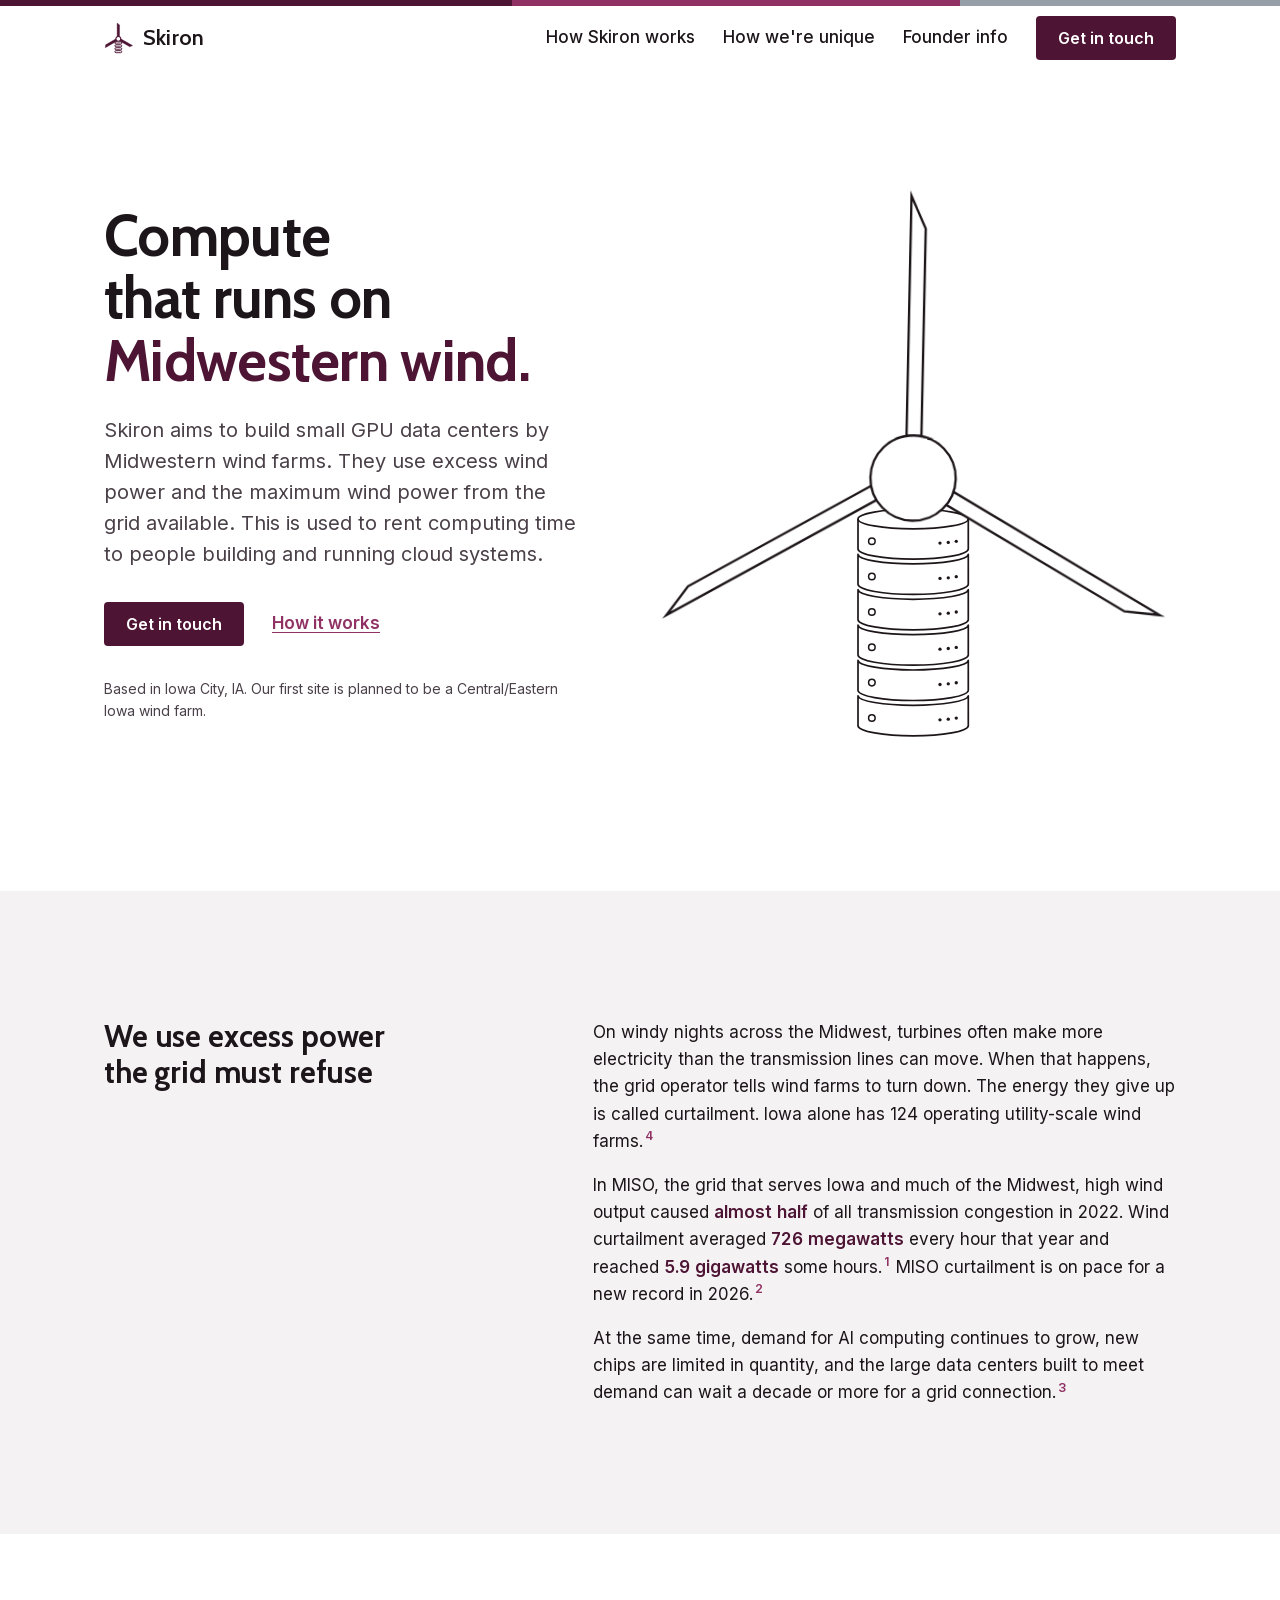
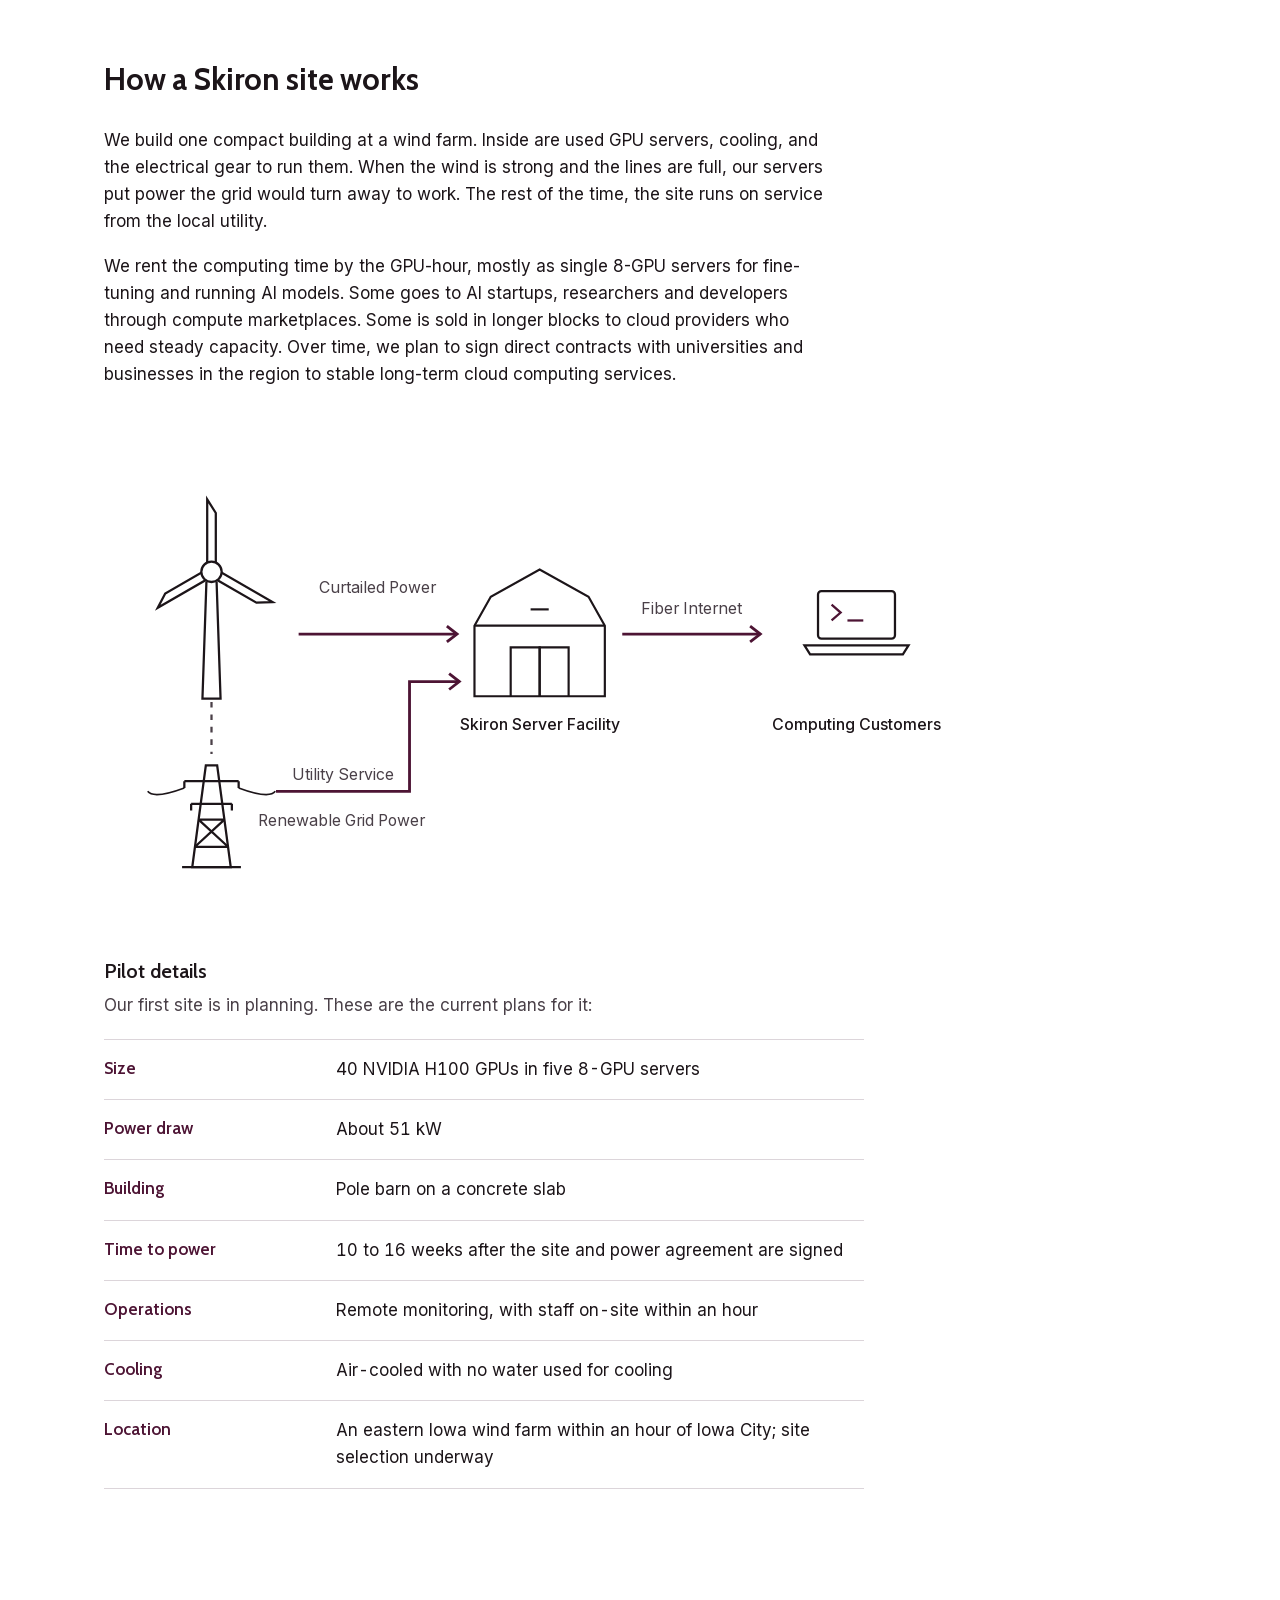
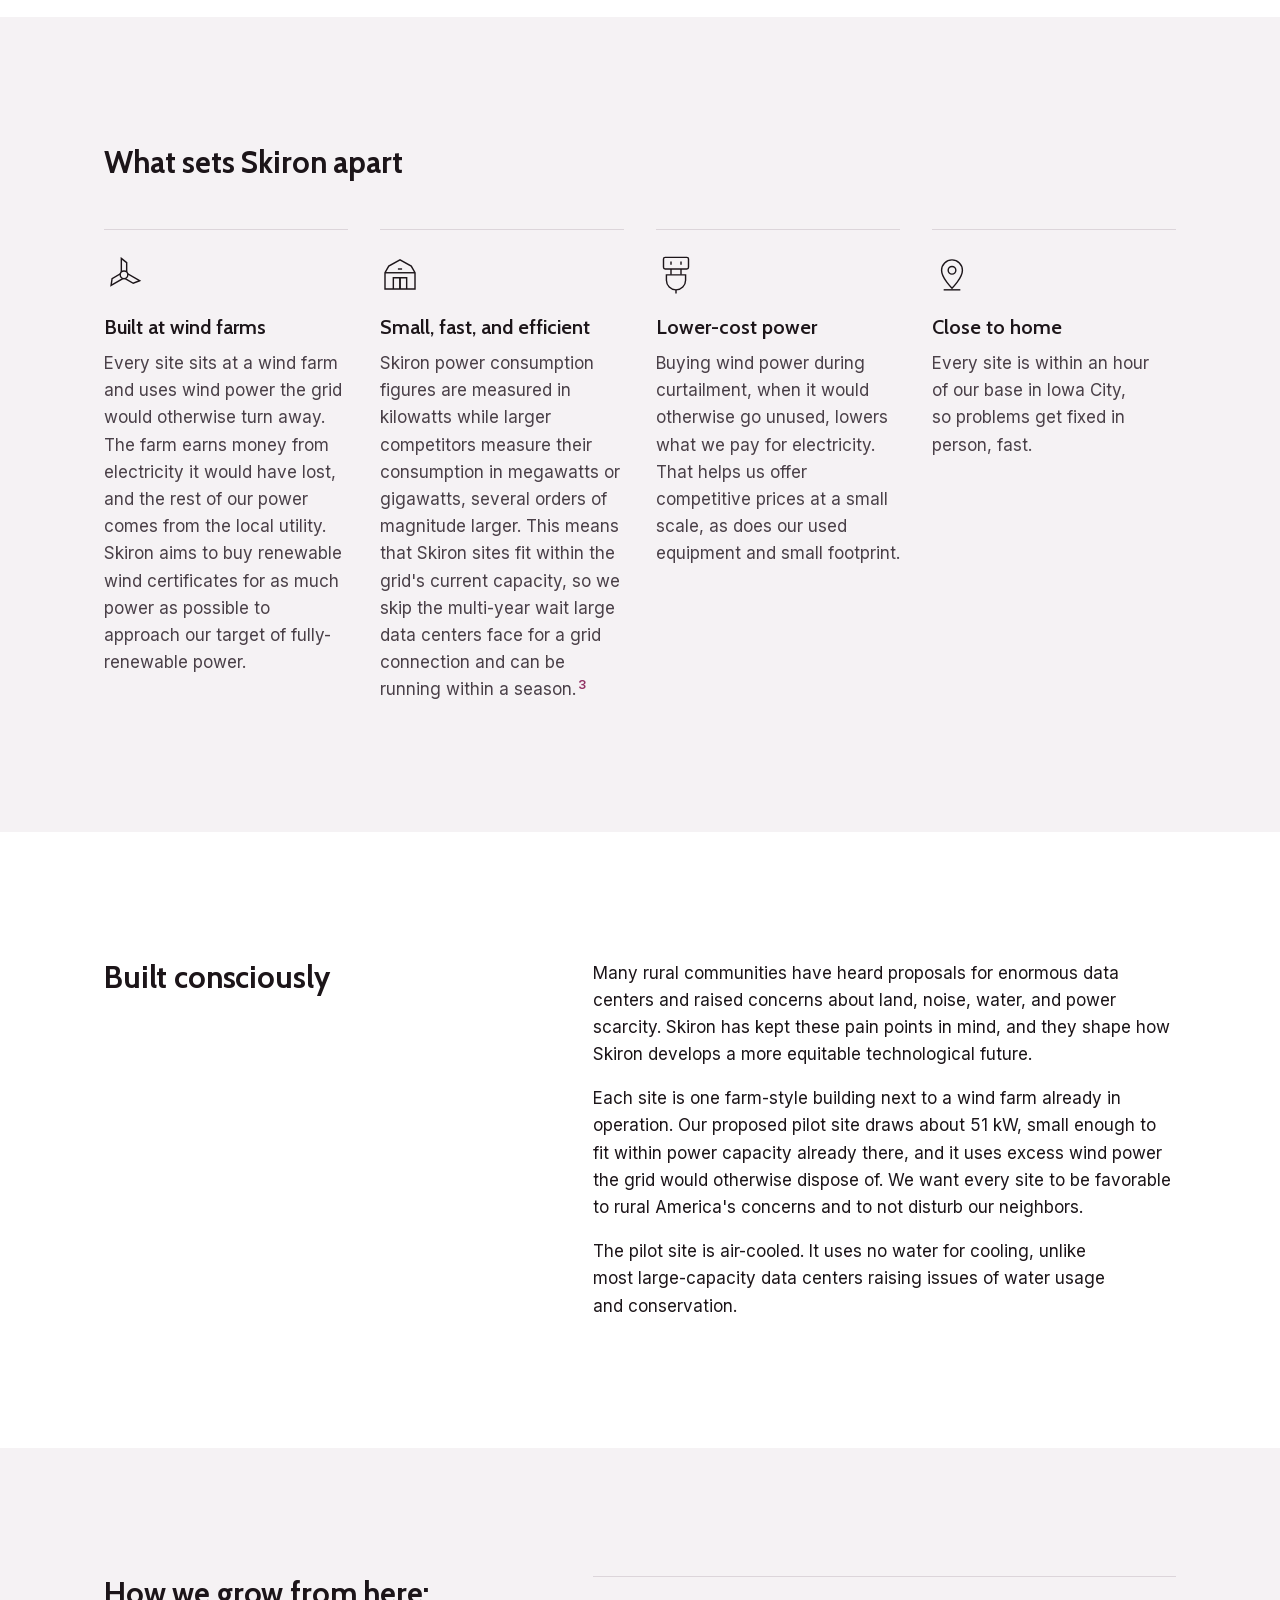
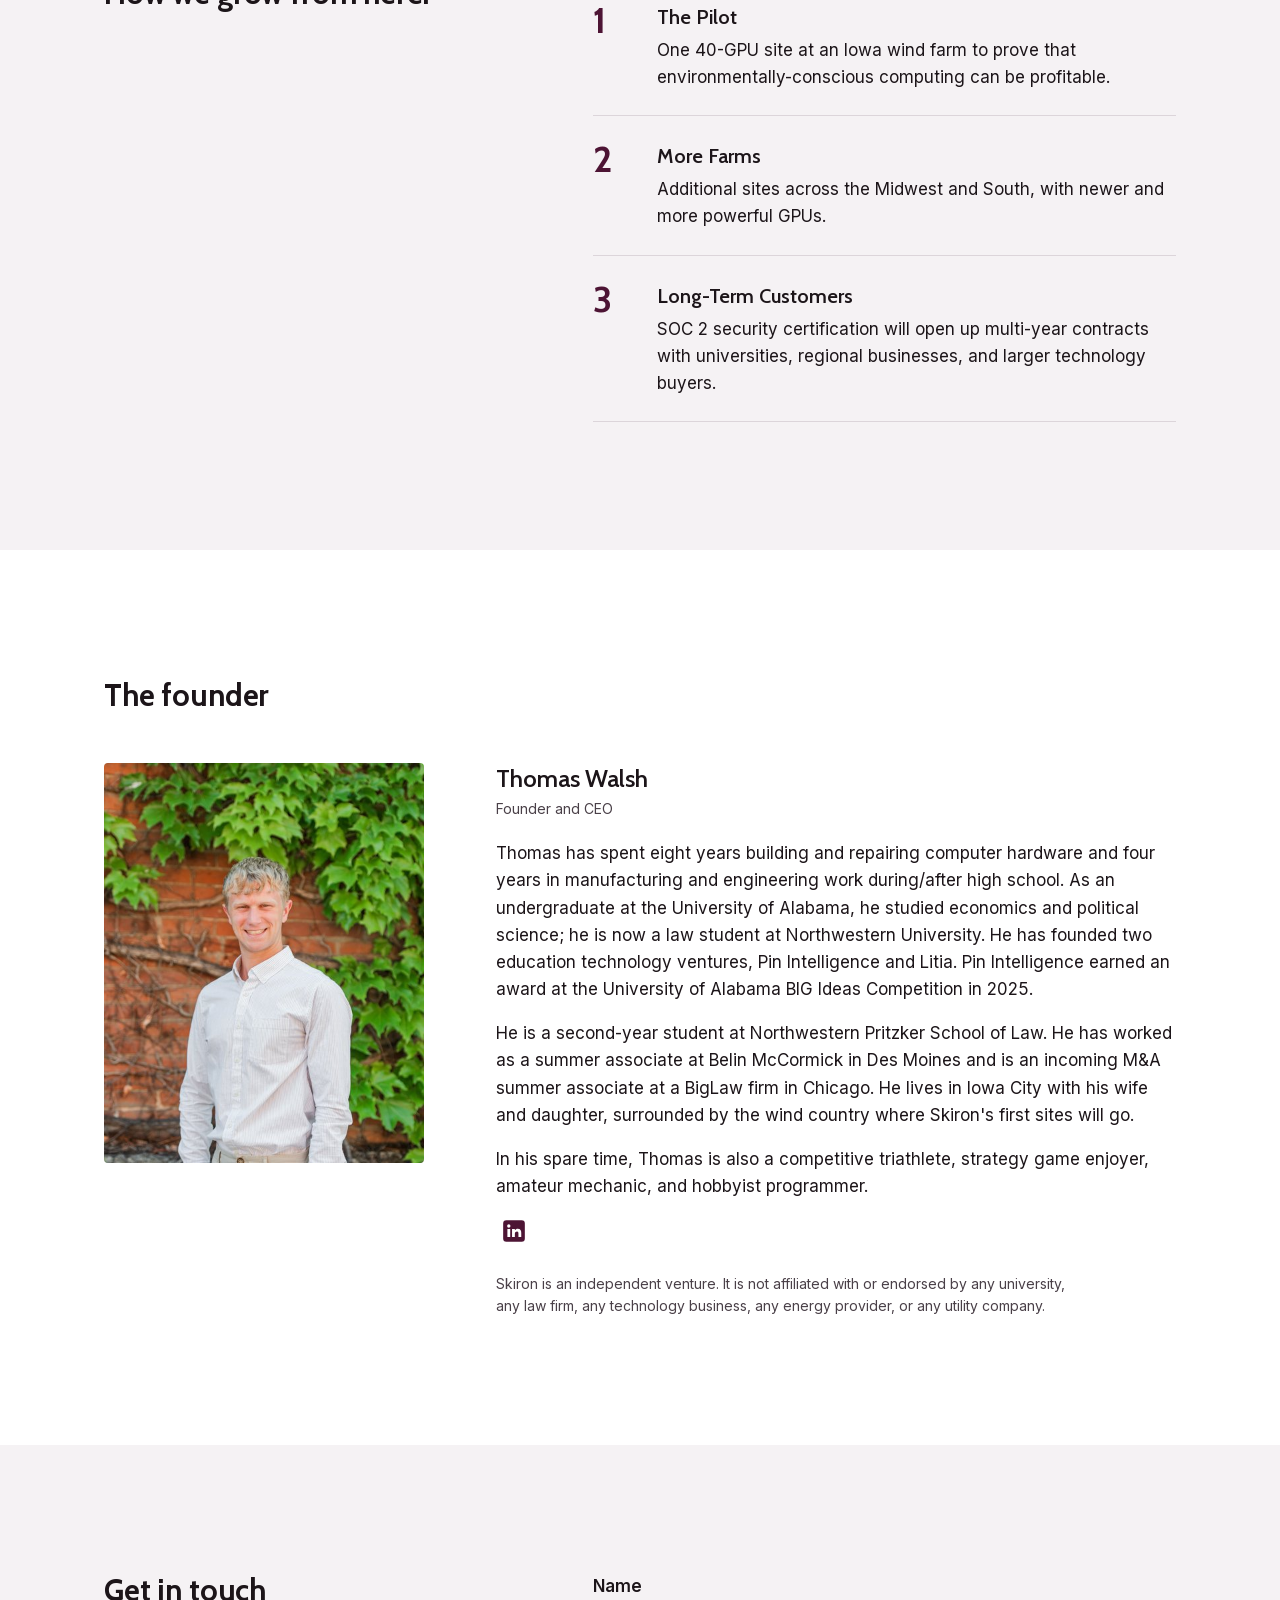
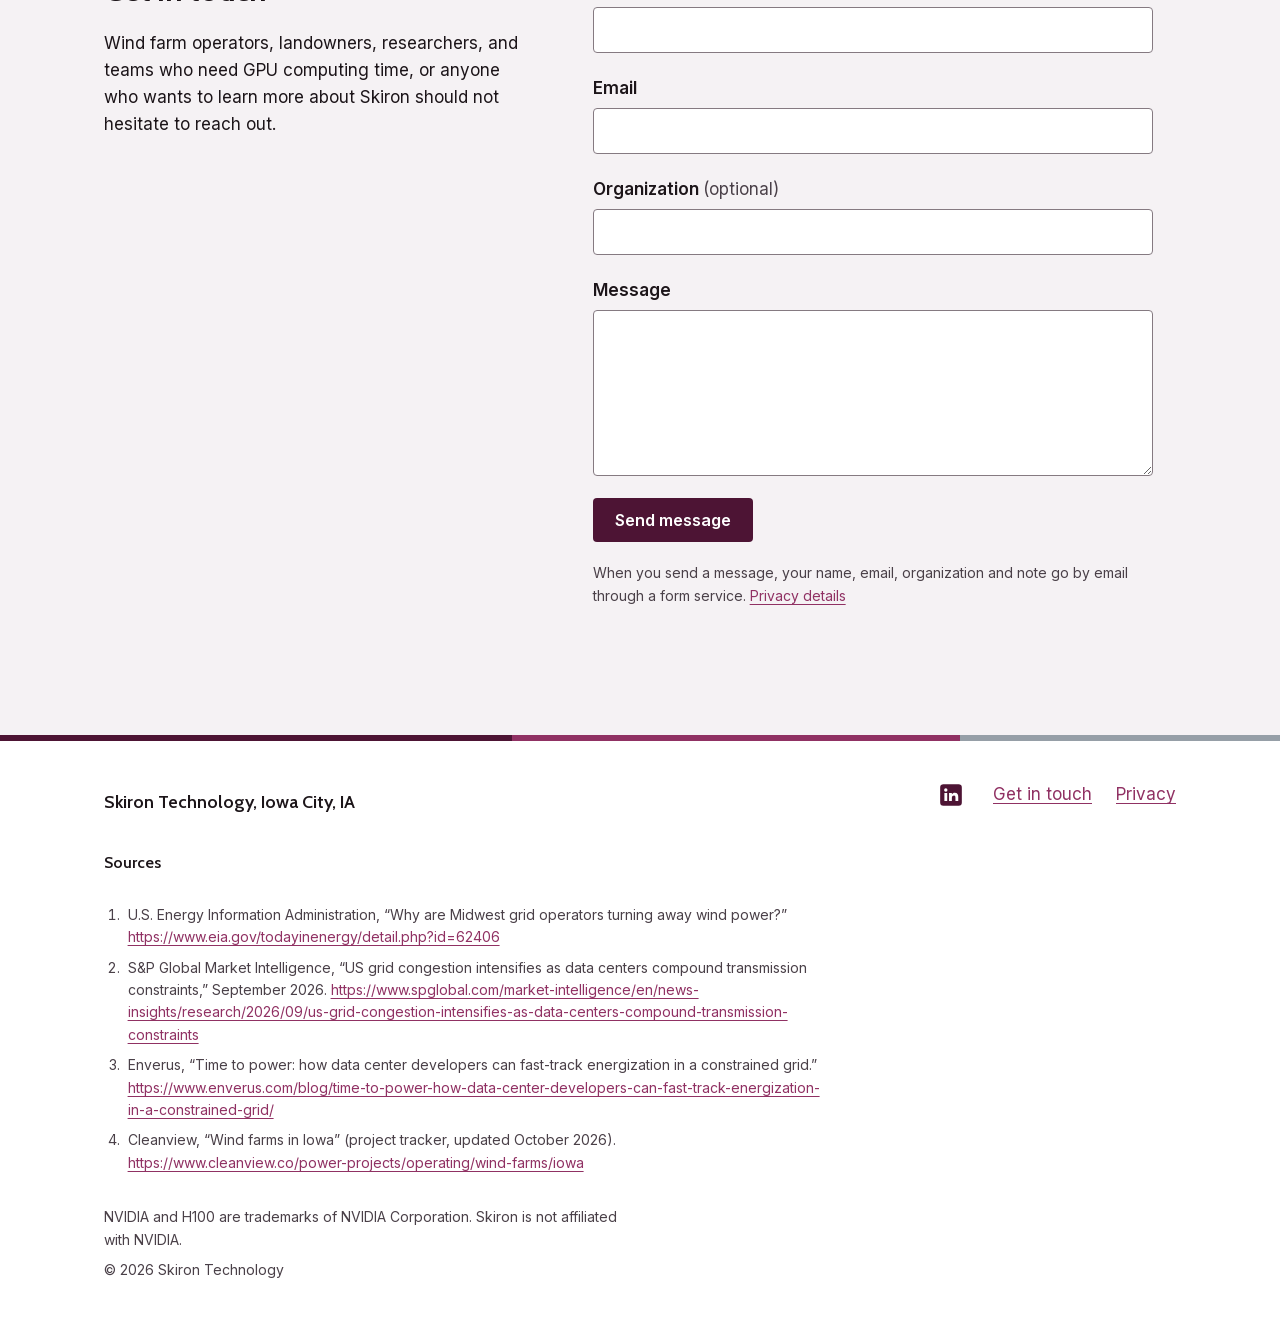
==== commit 6c0fc4ed: "Update index.html" ====
--- a/index.html
+++ b/index.html
@@ -151,8 +151,7 @@
     </div>
 
     <figure class="diagram">
-<svg class="dg dg-wide" viewBox="0 0 760 390" role="img" aria-labelledby="dgw-t" aria-describedby="dg-text" focusable="false"><title id="dgw-t">How a Skiron site works</title><g class="d-turbine" transform="translate(95 105)"><path d="M-4.5 9L-8 112H8L4.5 9"/><g class="d-spin"><path d="M-3.8 -64 3.8 -52 3.8 0 -3.8 -0Z"/><path d="M53.9 26.7 39.7 27.3 -1.9 3.3 1.9 -3.3Z"/><path d="M-47.5 31.8 -40.9 19.2 -1.9 -3.3 1.9 3.3Z"/><circle r="9" style="fill:var(--surface)"/></g></g><path class="d-grid" d="M95 220V266"/><g class="d-pylon" transform="translate(95 268)"><path d="M-5 8H5L17 98H-17Z"/><path d="M-24 22H24M-18 42H18"/><path d="M-11.4 56H11.4M-14.6 80H14.6M-11.4 56L14.6 80M11.4 56L-14.6 80"/><path d="M-24 22v6M24 22v6M-18 42v6M18 42v6"/><path d="M-24 28Q-51 38 -56.4 31M24 28Q51 38 56.4 31" class="d-wire"/><path d="M-26 98H26"/></g><text class="t-note" x="136" y="330" text-anchor="start">the grid, when it has room</text><path class="d-flow a3" pathLength="1" d="M152 299H270V202H314"/><path class="d-head a3" d="M305 195L314 202L305 209"/><text class="t-note" x="211" y="289" text-anchor="middle">utility service</text><circle class="d-dot dot3" cx="152" cy="299" r="4.5"/><path class="d-flow a1" pathLength="1" d="M172 160H312"/><path class="d-head a1" d="M303 153L312 160L303 167"/><text class="t-note" x="242" y="124" text-anchor="middle">power that would</text><text class="t-note" x="242" y="142" text-anchor="middle">be curtailed</text><circle class="d-dot dot1" cx="172" cy="160" r="4.5" style="--dx:140px;--dy:0px"/><g class="d-barn" transform="translate(385 215) scale(3.2) translate(-24 -42)" stroke-width="0.6"><path d="M6 42V22.5L10.5 14.5 24 7l13.5 7.5L42 22.5V42z"/><path d="M6 22.5h36"/><g class="d-door"><path class="d-leaf-l" d="M16 42V28.5h8V42"/><path class="d-leaf-r" d="M24 42V28.5h8V42"/></g><path d="M21.5 18h5"/></g><text class="t-node" x="385" y="245" text-anchor="middle">Skiron site: GPU servers</text><text class="t-node" x="385" y="264" text-anchor="middle">and cooling</text><path class="d-flow a2" pathLength="1" d="M458 160H580"/><path class="d-head a2" d="M571 153L580 160L571 167"/><text class="t-note" x="519" y="142" text-anchor="middle">fiber internet</text><circle class="d-dot dot2" cx="458" cy="160" r="4.5" style="--dx:122px;--dy:0px"/><g class="d-laptop" transform="translate(665 150)"><rect x="-34" y="-28" width="68" height="42" rx="3"/><path d="M-46 20H46L41 28H-41Z"/><path class="d-prompt" d="M-22 -16L-14 -9-22 -2"/><path class="d-cursor" d="M-8 -2H6"/></g><text class="t-node" x="665" y="245" text-anchor="middle">People running AI jobs</text></svg>
-<svg class="dg dg-tall" viewBox="0 0 320 712" role="img" aria-labelledby="dgt-t" aria-describedby="dg-text" focusable="false"><title id="dgt-t">How a Skiron site works</title><g class="d-turbine" transform="translate(190 100)"><path d="M-4.5 9L-8 112H8L4.5 9"/><g class="d-spin"><path d="M-3.8 -64 3.8 -52 3.8 0 -3.8 -0Z"/><path d="M53.9 26.7 39.7 27.3 -1.9 3.3 1.9 -3.3Z"/><path d="M-47.5 31.8 -40.9 19.2 -1.9 -3.3 1.9 3.3Z"/><circle r="9" style="fill:var(--surface)"/></g></g><path class="d-grid" d="M190 216H60V262"/><g class="d-pylon" transform="translate(60 262)"><path d="M-5 8H5L17 98H-17Z"/><path d="M-24 22H24M-18 42H18"/><path d="M-11.4 56H11.4M-14.6 80H14.6M-11.4 56L14.6 80M11.4 56L-14.6 80"/><path d="M-24 22v6M24 22v6M-18 42v6M18 42v6"/><path d="M-24 28Q-47 38 -51.6 31M24 28Q47 38 51.6 31" class="d-wire"/><path d="M-26 98H26"/></g><text class="t-note" x="60" y="392" text-anchor="middle">the grid,</text><text class="t-note" x="60" y="410" text-anchor="middle">when it has</text><text class="t-note" x="60" y="428" text-anchor="middle">room</text><path class="d-flow a3" pathLength="1" d="M112 293V428H123"/><path class="d-head a3" d="M114 421L123 428L114 435"/><text class="t-note" x="121" y="316" text-anchor="start">utility</text><text class="t-note" x="121" y="334" text-anchor="start">service</text><circle class="d-dot dot3" cx="112" cy="293" r="4.5"/><path class="d-flow a1" pathLength="1" d="M190 230V330"/><path class="d-head a1" d="M183 321L190 330L197 321"/><text class="t-note" x="206" y="272" text-anchor="start">power that would</text><text class="t-note" x="206" y="290" text-anchor="start">be curtailed</text><circle class="d-dot dot1" cx="190" cy="230" r="4.5" style="--dx:0px;--dy:92px"/><g class="d-barn" transform="translate(190 452) scale(3.2) translate(-24 -42)" stroke-width="0.6"><path d="M6 42V22.5L10.5 14.5 24 7l13.5 7.5L42 22.5V42z"/><path d="M6 22.5h36"/><g class="d-door"><path class="d-leaf-l" d="M16 42V28.5h8V42"/><path class="d-leaf-r" d="M24 42V28.5h8V42"/></g><path d="M21.5 18h5"/></g><text class="t-node" x="190" y="482" text-anchor="middle">Skiron site: GPU servers</text><text class="t-node" x="190" y="501" text-anchor="middle">and cooling</text><path class="d-flow a2" pathLength="1" d="M190 520V590"/><path class="d-head a2" d="M183 581L190 590L197 581"/><text class="t-note" x="206" y="560" text-anchor="start">fiber internet</text><circle class="d-dot dot2" cx="190" cy="520" r="4.5" style="--dx:0px;--dy:62px"/><g class="d-laptop" transform="translate(190 636)"><rect x="-34" y="-28" width="68" height="42" rx="3"/><path d="M-46 20H46L41 28H-41Z"/><path class="d-prompt" d="M-22 -16L-14 -9-22 -2"/><path class="d-cursor" d="M-8 -2H6"/></g><text class="t-node" x="190" y="698" text-anchor="middle">People running AI jobs</text></svg>
+<svg class="dg dg-wide" viewBox="0 0 760 390" role="img" aria-labelledby="dgw-t" aria-describedby="dg-text" focusable="false"><title id="dgw-t">How a Skiron site works:</title><g class="d-turbine" transform="translate(95 105)"><path d="M-4.5 9L-8 112H8L4.5 9"/><g class="d-spin"><path d="M-3.8 -64 3.8 -52 3.8 0 -3.8 -0Z"/><path d="M53.9 26.7 39.7 27.3 -1.9 3.3 1.9 -3.3Z"/><path d="M-47.5 31.8 -40.9 19.2 -1.9 -3.3 1.9 3.3Z"/><circle r="9" style="fill:var(--surface)"/></g></g><path class="d-grid" d="M95 220V266"/><g class="d-pylon" transform="translate(95 268)"><path d="M-5 8H5L17 98H-17Z"/><path d="M-24 22H24M-18 42H18"/><path d="M-11.4 56H11.4M-14.6 80H14.6M-11.4 56L14.6 80M11.4 56L-14.6 80"/><path d="M-24 22v6M24 22v6M-18 42v6M18 42v6"/><path d="M-24 28Q-51 38 -56.4 31M24 28Q51 38 56.4 31" class="d-wire"/><path d="M-26 98H26"/></g><text class="t-note" x="136" y="330" text-anchor="start">Renewable Grid Power</text><path class="d-flow a3" pathLength="1" d="M152 299H270V202H314"/><path class="d-head a3" d="M305 195L314 202L305 209"/><text class="t-note" x="211" y="289" text-anchor="middle">Utility Service</text><circle class="d-dot dot3" cx="152" cy="299" r="4.5"/><path class="d-flow a1" pathLength="1" d="M172 160H312"/><path class="d-head a1" d="M303 153L312 160L303 167"/><text class="t-note" x="242" y="124" text-anchor="middle">Curtailed Power</text><circle class="d-dot dot1" cx="172" cy="160" r="4.5" style="--dx:140px;--dy:0px"/><g class="d-barn" transform="translate(385 215) scale(3.2) translate(-24 -42)" stroke-width="0.6"><path d="M6 42V22.5L10.5 14.5 24 7l13.5 7.5L42 22.5V42z"/><path d="M6 22.5h36"/><g class="d-door"><path class="d-leaf-l" d="M16 42V28.5h8V42"/><path class="d-leaf-r" d="M24 42V28.5h8V42"/></g><path d="M21.5 18h5"/></g><text class="t-node" x="385" y="245" text-anchor="middle">Skiron Server Facility</text><path class="d-flow a2" pathLength="1" d="M458 160H580"/><path class="d-head a2" d="M571 153L580 160L571 167"/><text class="t-note" x="519" y="142" text-anchor="middle">Fiber Internet</text><circle class="d-dot dot2" cx="458" cy="160" r="4.5" style="--dx:122px;--dy:0px"/><g class="d-laptop" transform="translate(665 150)"><rect x="-34" y="-28" width="68" height="42" rx="3"/><path d="M-46 20H46L41 28H-41Z"/><path class="d-prompt" d="M-22 -16L-14 -9-22 -2"/><path class="d-cursor" d="M-8 -2H6"/></g><text class="t-node" x="665" y="245" text-anchor="middle">Computing Customers</text></svg>
       <figcaption class="visually-hidden" id="dg-text">A wind turbine sends power that would otherwise be curtailed to a Skiron site, a small barn holding GPU servers and cooling. The site also draws utility service from the grid when the wind isn’t curtailed, and connects over fiber internet to people running AI jobs. A dashed line shows the turbine can also send power to the grid when it has room.</figcaption>
     </figure>
 
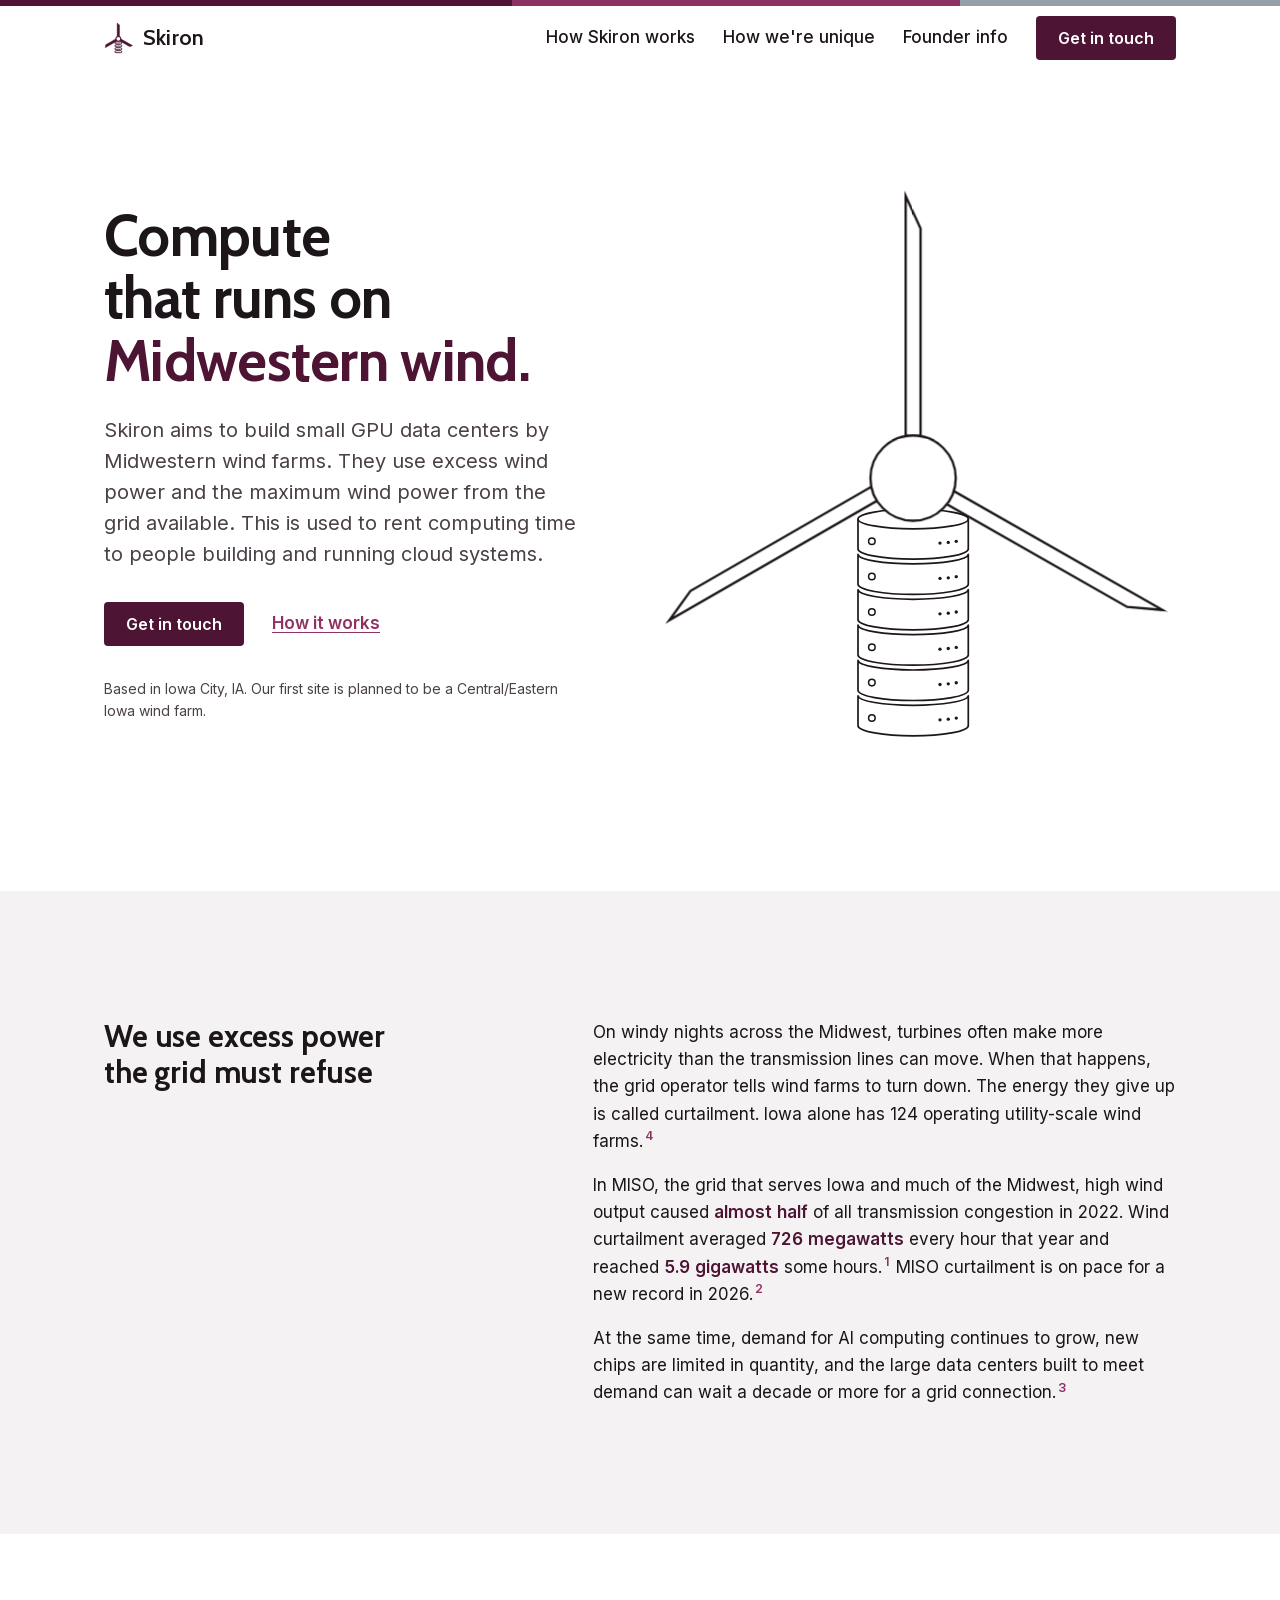
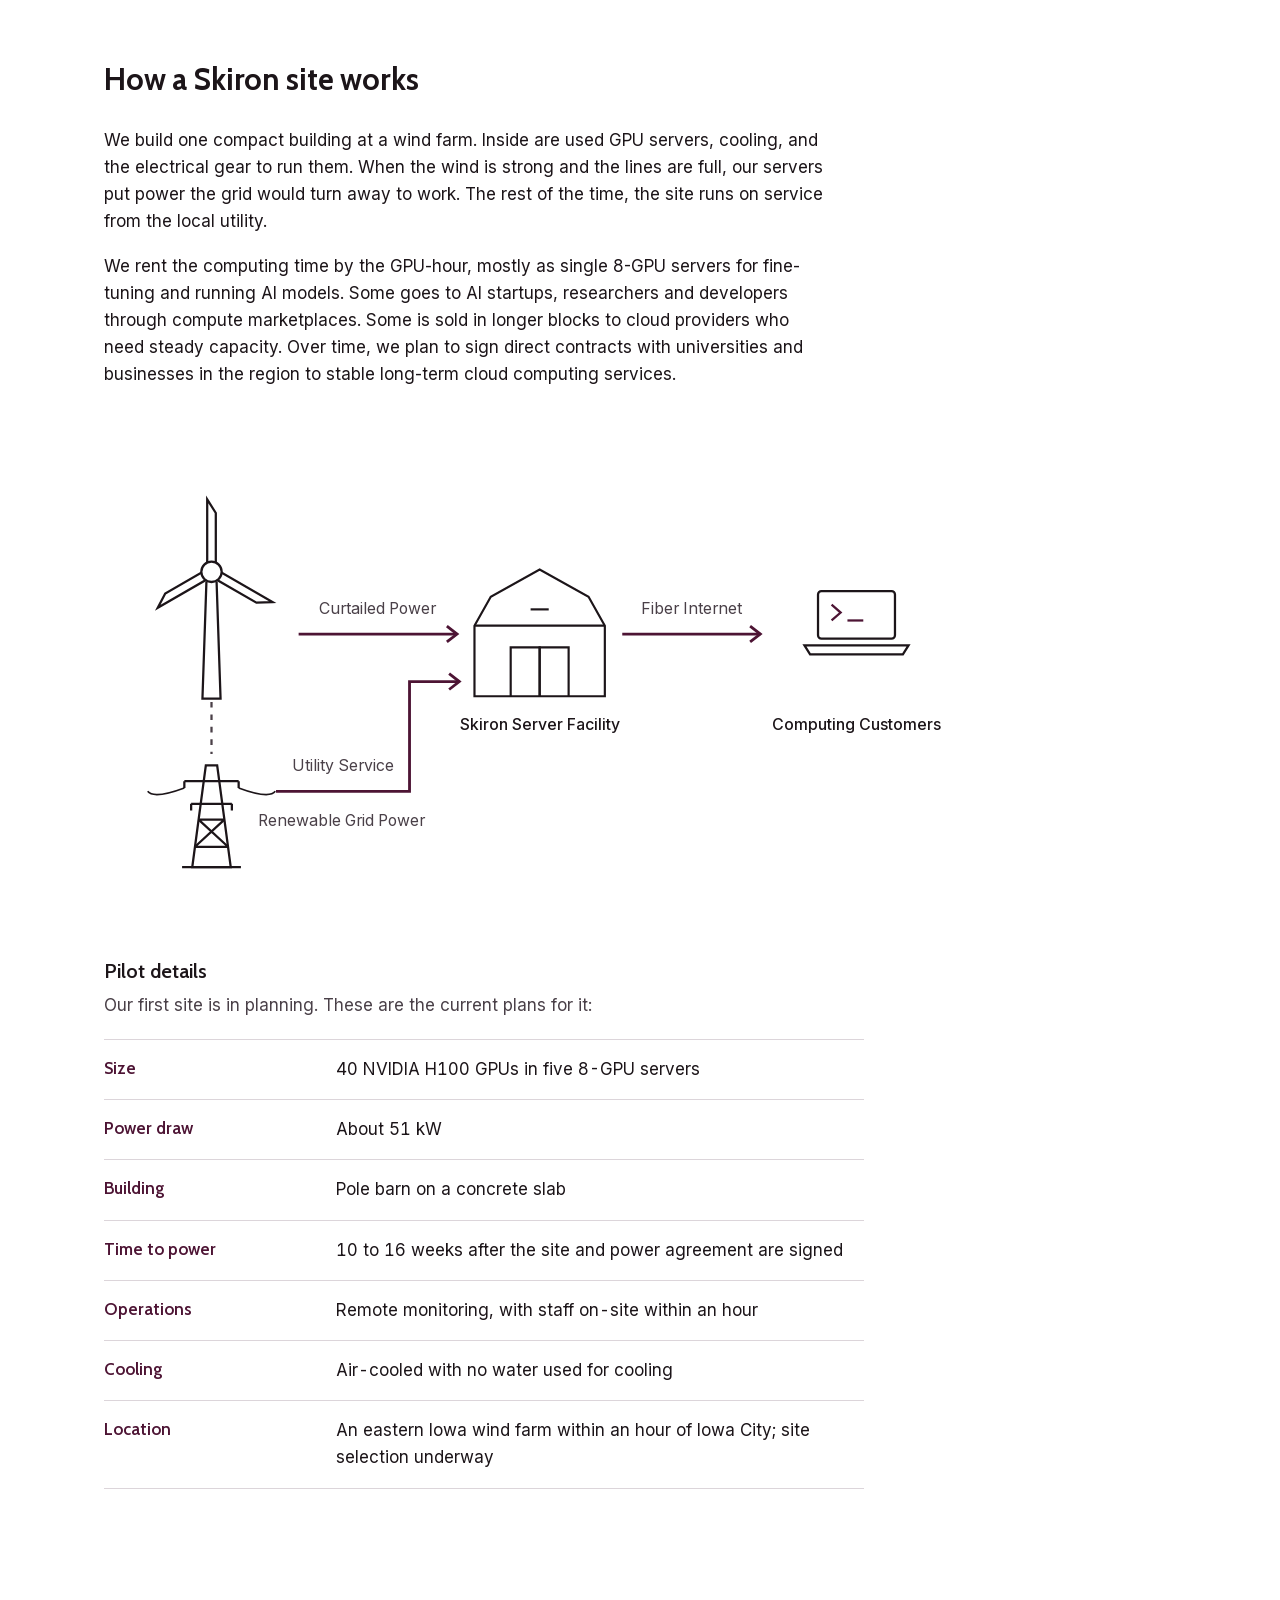
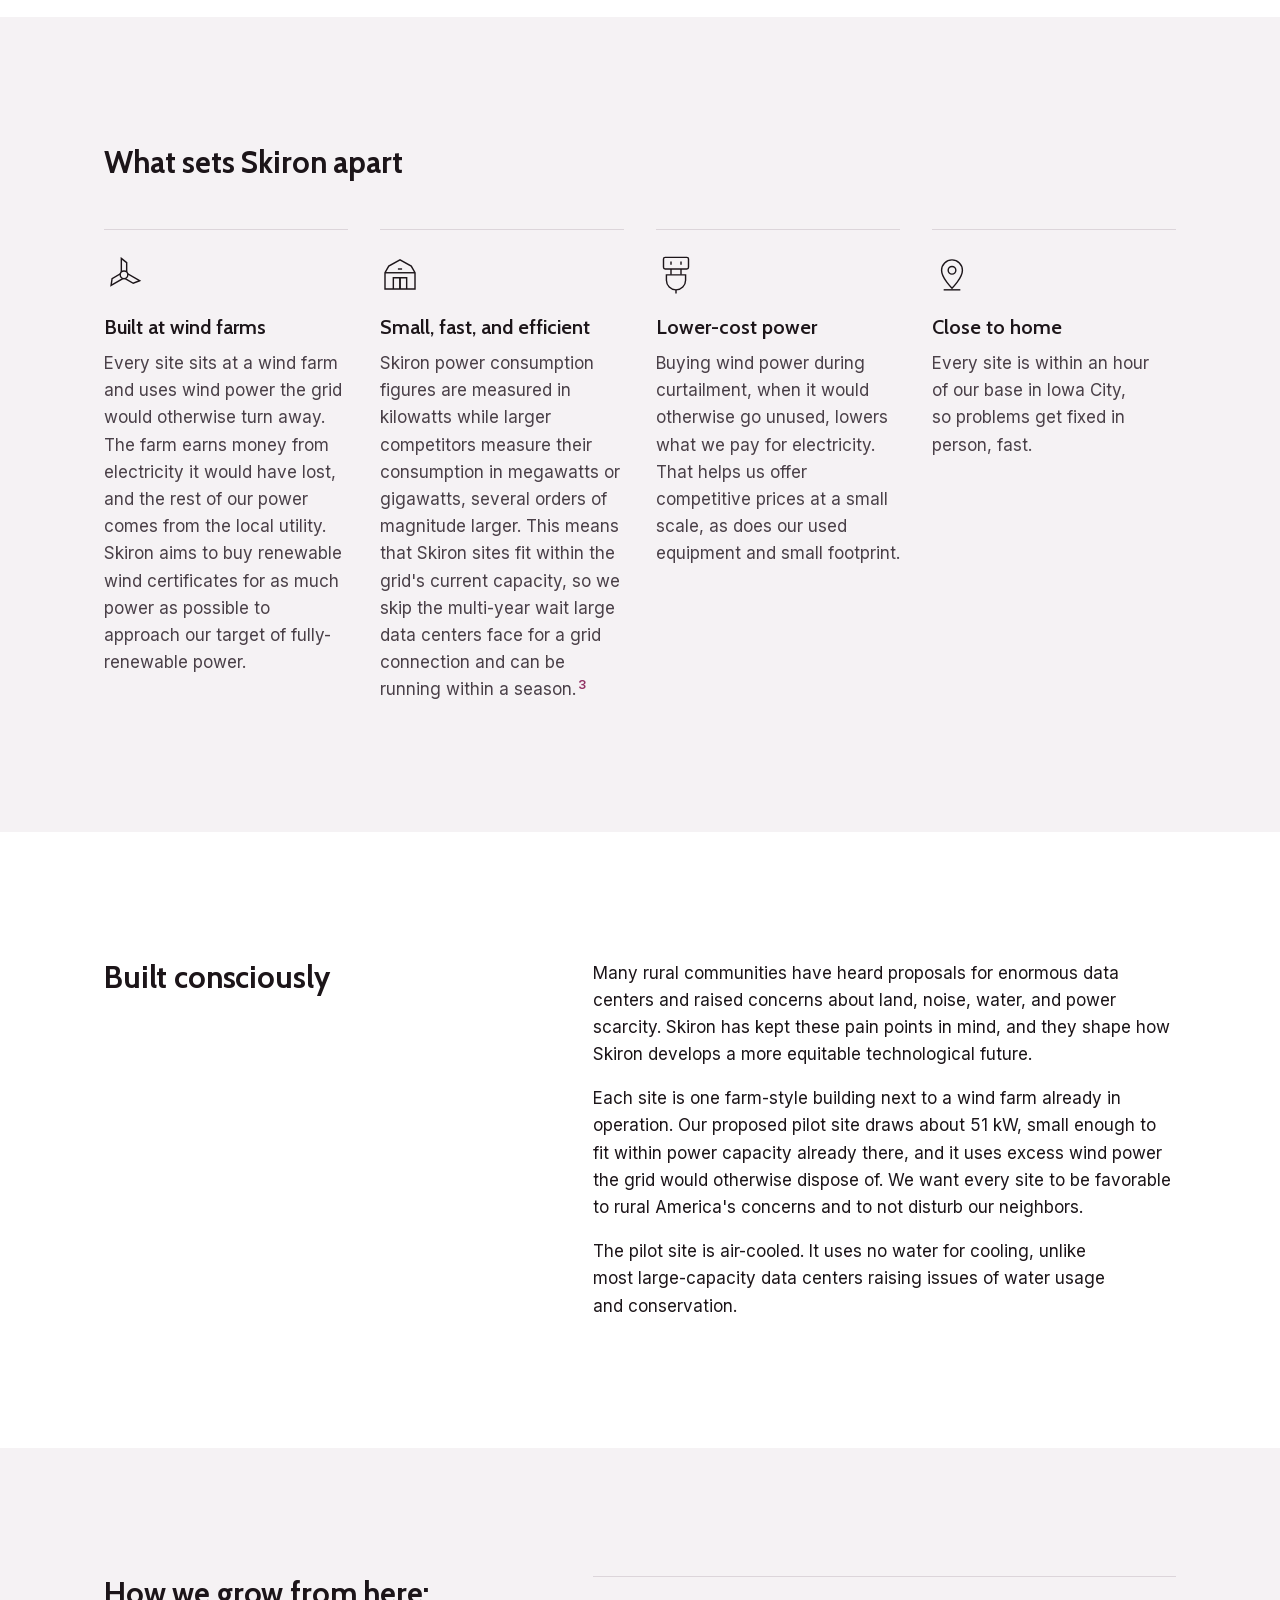
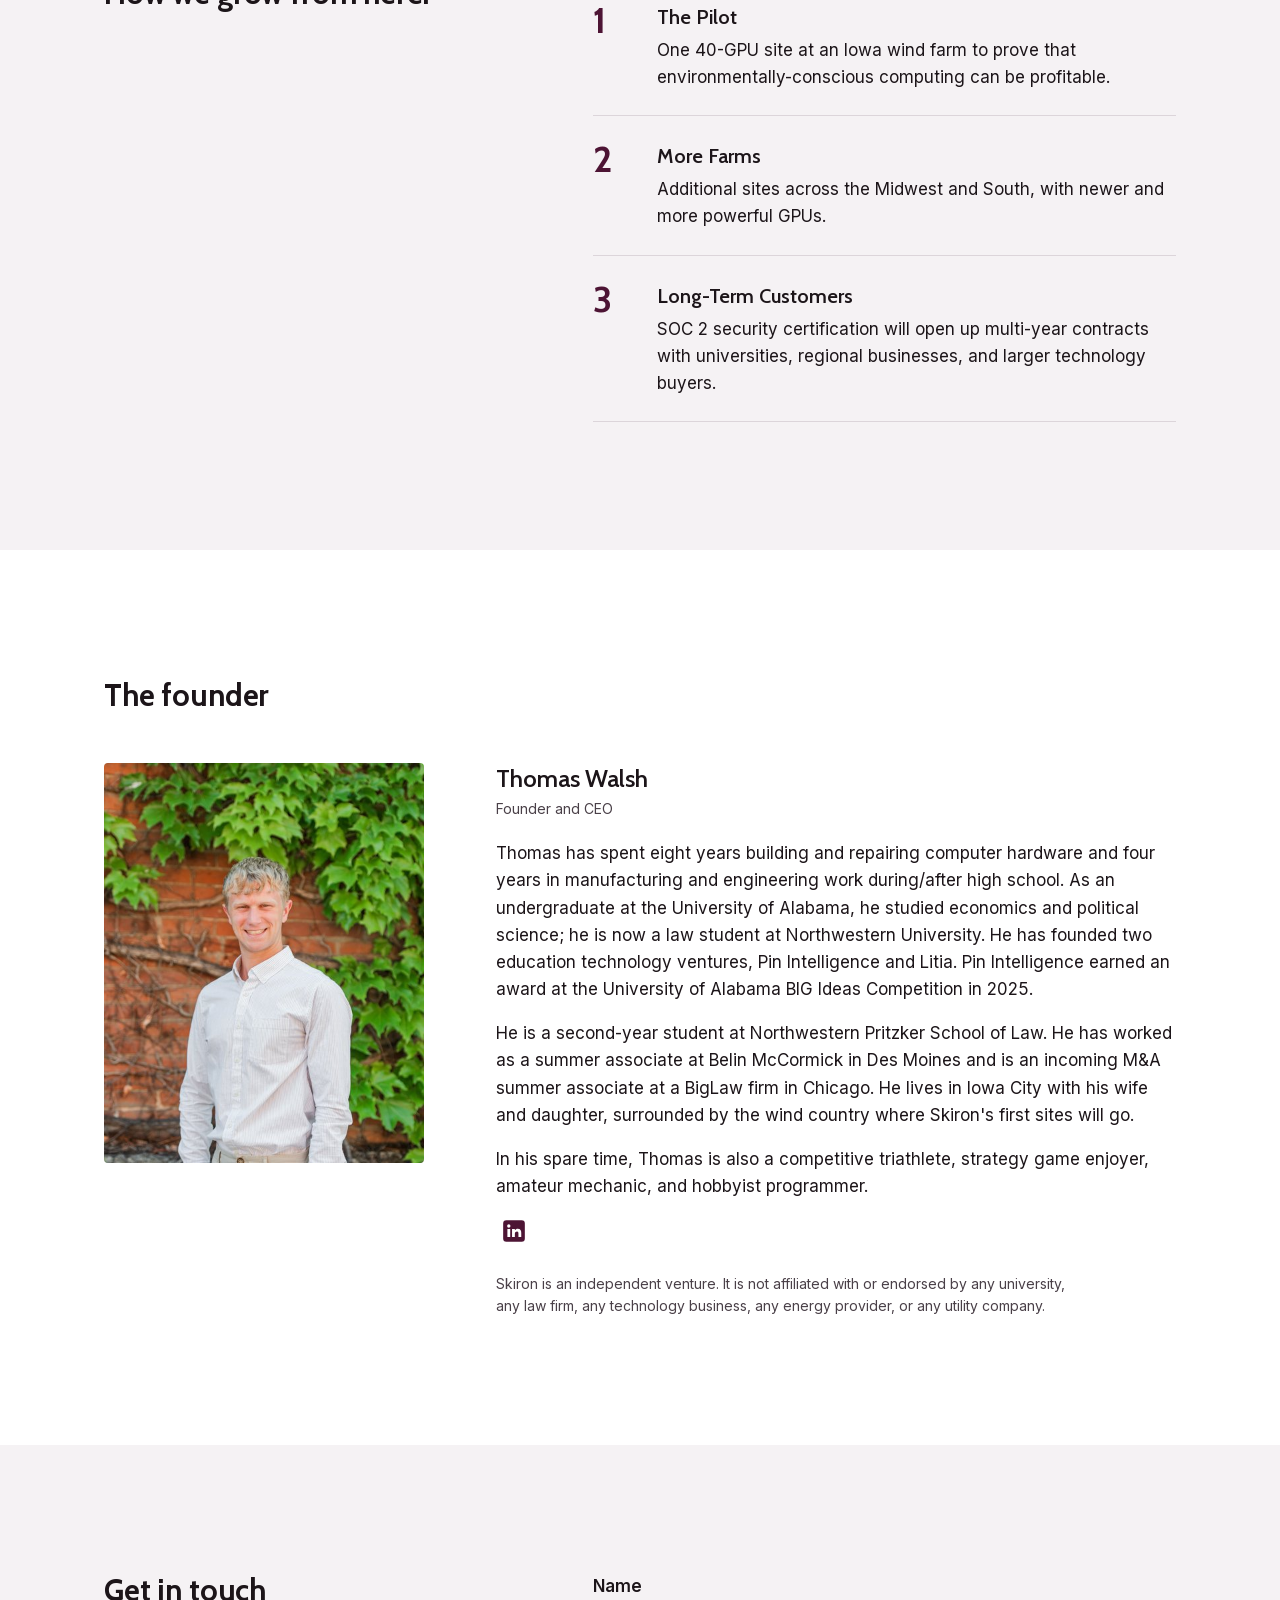
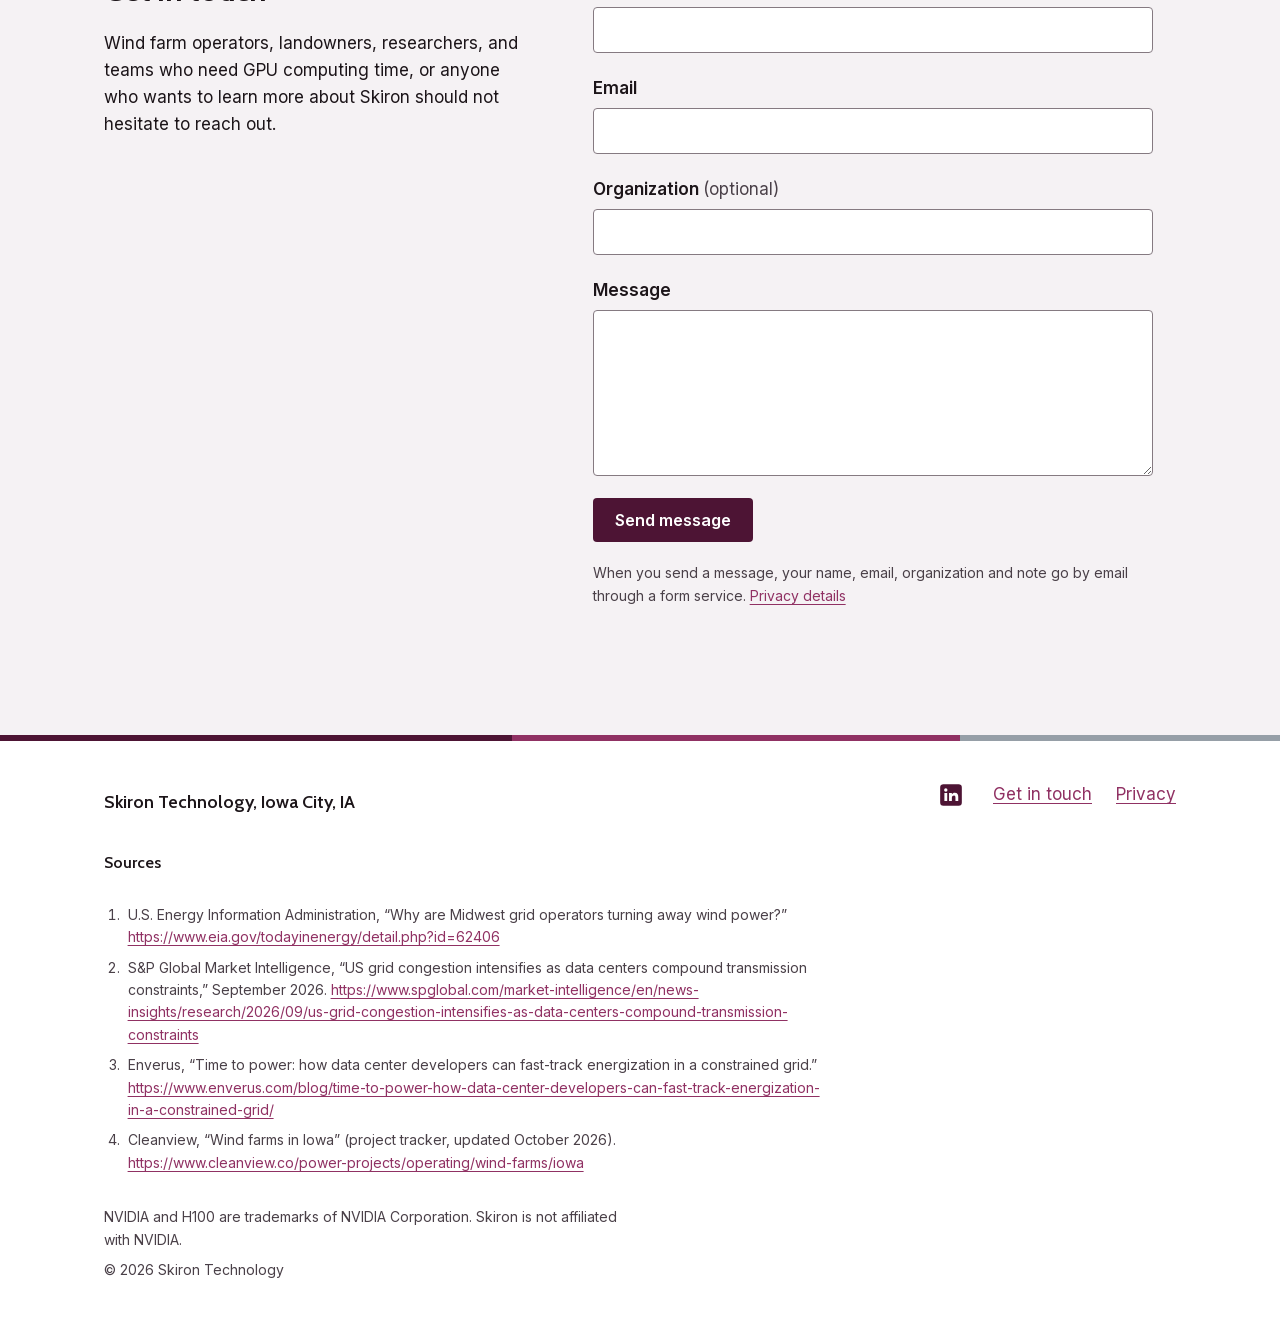
==== commit 5bd63302: "Restore narrow diagram, align labels with new wording Keep the reworded diagram labels. Bring back t" ====
--- a/index.html
+++ b/index.html
@@ -151,7 +151,8 @@
     </div>
 
     <figure class="diagram">
-<svg class="dg dg-wide" viewBox="0 0 760 390" role="img" aria-labelledby="dgw-t" aria-describedby="dg-text" focusable="false"><title id="dgw-t">How a Skiron site works:</title><g class="d-turbine" transform="translate(95 105)"><path d="M-4.5 9L-8 112H8L4.5 9"/><g class="d-spin"><path d="M-3.8 -64 3.8 -52 3.8 0 -3.8 -0Z"/><path d="M53.9 26.7 39.7 27.3 -1.9 3.3 1.9 -3.3Z"/><path d="M-47.5 31.8 -40.9 19.2 -1.9 -3.3 1.9 3.3Z"/><circle r="9" style="fill:var(--surface)"/></g></g><path class="d-grid" d="M95 220V266"/><g class="d-pylon" transform="translate(95 268)"><path d="M-5 8H5L17 98H-17Z"/><path d="M-24 22H24M-18 42H18"/><path d="M-11.4 56H11.4M-14.6 80H14.6M-11.4 56L14.6 80M11.4 56L-14.6 80"/><path d="M-24 22v6M24 22v6M-18 42v6M18 42v6"/><path d="M-24 28Q-51 38 -56.4 31M24 28Q51 38 56.4 31" class="d-wire"/><path d="M-26 98H26"/></g><text class="t-note" x="136" y="330" text-anchor="start">Renewable Grid Power</text><path class="d-flow a3" pathLength="1" d="M152 299H270V202H314"/><path class="d-head a3" d="M305 195L314 202L305 209"/><text class="t-note" x="211" y="289" text-anchor="middle">Utility Service</text><circle class="d-dot dot3" cx="152" cy="299" r="4.5"/><path class="d-flow a1" pathLength="1" d="M172 160H312"/><path class="d-head a1" d="M303 153L312 160L303 167"/><text class="t-note" x="242" y="124" text-anchor="middle">Curtailed Power</text><circle class="d-dot dot1" cx="172" cy="160" r="4.5" style="--dx:140px;--dy:0px"/><g class="d-barn" transform="translate(385 215) scale(3.2) translate(-24 -42)" stroke-width="0.6"><path d="M6 42V22.5L10.5 14.5 24 7l13.5 7.5L42 22.5V42z"/><path d="M6 22.5h36"/><g class="d-door"><path class="d-leaf-l" d="M16 42V28.5h8V42"/><path class="d-leaf-r" d="M24 42V28.5h8V42"/></g><path d="M21.5 18h5"/></g><text class="t-node" x="385" y="245" text-anchor="middle">Skiron Server Facility</text><path class="d-flow a2" pathLength="1" d="M458 160H580"/><path class="d-head a2" d="M571 153L580 160L571 167"/><text class="t-note" x="519" y="142" text-anchor="middle">Fiber Internet</text><circle class="d-dot dot2" cx="458" cy="160" r="4.5" style="--dx:122px;--dy:0px"/><g class="d-laptop" transform="translate(665 150)"><rect x="-34" y="-28" width="68" height="42" rx="3"/><path d="M-46 20H46L41 28H-41Z"/><path class="d-prompt" d="M-22 -16L-14 -9-22 -2"/><path class="d-cursor" d="M-8 -2H6"/></g><text class="t-node" x="665" y="245" text-anchor="middle">Computing Customers</text></svg>
+<svg class="dg dg-wide" viewBox="0 0 760 390" role="img" aria-labelledby="dgw-t" aria-describedby="dg-text" focusable="false"><title id="dgw-t">How a Skiron site works:</title><g class="d-turbine" transform="translate(95 105)"><path d="M-4.5 9L-8 112H8L4.5 9"/><g class="d-spin"><path d="M-3.8 -64 3.8 -52 3.8 0 -3.8 -0Z"/><path d="M53.9 26.7 39.7 27.3 -1.9 3.3 1.9 -3.3Z"/><path d="M-47.5 31.8 -40.9 19.2 -1.9 -3.3 1.9 3.3Z"/><circle r="9" style="fill:var(--surface)"/></g></g><path class="d-grid" d="M95 220V266"/><g class="d-pylon" transform="translate(95 268)"><path d="M-5 8H5L17 98H-17Z"/><path d="M-24 22H24M-18 42H18"/><path d="M-11.4 56H11.4M-14.6 80H14.6M-11.4 56L14.6 80M11.4 56L-14.6 80"/><path d="M-24 22v6M24 22v6M-18 42v6M18 42v6"/><path d="M-24 28Q-51 38 -56.4 31M24 28Q51 38 56.4 31" class="d-wire"/><path d="M-26 98H26"/></g><text class="t-note" x="136" y="330" text-anchor="start">Renewable Grid Power</text><path class="d-flow a3" pathLength="1" d="M152 299H270V202H314"/><path class="d-head a3" d="M305 195L314 202L305 209"/><text class="t-note" x="211" y="281" text-anchor="middle">Utility Service</text><circle class="d-dot dot3" cx="152" cy="299" r="4.5"/><path class="d-flow a1" pathLength="1" d="M172 160H312"/><path class="d-head a1" d="M303 153L312 160L303 167"/><text class="t-note" x="242" y="142" text-anchor="middle">Curtailed Power</text><circle class="d-dot dot1" cx="172" cy="160" r="4.5" style="--dx:140px;--dy:0px"/><g class="d-barn" transform="translate(385 215) scale(3.2) translate(-24 -42)" stroke-width="0.6"><path d="M6 42V22.5L10.5 14.5 24 7l13.5 7.5L42 22.5V42z"/><path d="M6 22.5h36"/><g class="d-door"><path class="d-leaf-l" d="M16 42V28.5h8V42"/><path class="d-leaf-r" d="M24 42V28.5h8V42"/></g><path d="M21.5 18h5"/></g><text class="t-node" x="385" y="245" text-anchor="middle">Skiron Server Facility</text><path class="d-flow a2" pathLength="1" d="M458 160H580"/><path class="d-head a2" d="M571 153L580 160L571 167"/><text class="t-note" x="519" y="142" text-anchor="middle">Fiber Internet</text><circle class="d-dot dot2" cx="458" cy="160" r="4.5" style="--dx:122px;--dy:0px"/><g class="d-laptop" transform="translate(665 150)"><rect x="-34" y="-28" width="68" height="42" rx="3"/><path d="M-46 20H46L41 28H-41Z"/><path class="d-prompt" d="M-22 -16L-14 -9-22 -2"/><path class="d-cursor" d="M-8 -2H6"/></g><text class="t-node" x="665" y="245" text-anchor="middle">Computing Customers</text></svg>
+<svg class="dg dg-tall" viewBox="0 0 320 712" role="img" aria-labelledby="dgt-t" aria-describedby="dg-text" focusable="false"><title id="dgt-t">How a Skiron site works:</title><g class="d-turbine" transform="translate(190 100)"><path d="M-4.5 9L-8 112H8L4.5 9"/><g class="d-spin"><path d="M-3.8 -64 3.8 -52 3.8 0 -3.8 -0Z"/><path d="M53.9 26.7 39.7 27.3 -1.9 3.3 1.9 -3.3Z"/><path d="M-47.5 31.8 -40.9 19.2 -1.9 -3.3 1.9 3.3Z"/><circle r="9" style="fill:var(--surface)"/></g></g><path class="d-grid" d="M190 216H60V262"/><g class="d-pylon" transform="translate(60 262)"><path d="M-5 8H5L17 98H-17Z"/><path d="M-24 22H24M-18 42H18"/><path d="M-11.4 56H11.4M-14.6 80H14.6M-11.4 56L14.6 80M11.4 56L-14.6 80"/><path d="M-24 22v6M24 22v6M-18 42v6M18 42v6"/><path d="M-24 28Q-47 38 -51.6 31M24 28Q47 38 51.6 31" class="d-wire"/><path d="M-26 98H26"/></g><text class="t-note" x="60" y="392" text-anchor="middle">Renewable</text><text class="t-note" x="60" y="410" text-anchor="middle">Grid Power</text><path class="d-flow a3" pathLength="1" d="M112 293V428H123"/><path class="d-head a3" d="M114 421L123 428L114 435"/><text class="t-note" x="121" y="316" text-anchor="start">Utility</text><text class="t-note" x="121" y="334" text-anchor="start">Service</text><circle class="d-dot dot3" cx="112" cy="293" r="4.5"/><path class="d-flow a1" pathLength="1" d="M190 230V330"/><path class="d-head a1" d="M183 321L190 330L197 321"/><text class="t-note" x="206" y="285" text-anchor="start">Curtailed Power</text><circle class="d-dot dot1" cx="190" cy="230" r="4.5" style="--dx:0px;--dy:92px"/><g class="d-barn" transform="translate(190 452) scale(3.2) translate(-24 -42)" stroke-width="0.6"><path d="M6 42V22.5L10.5 14.5 24 7l13.5 7.5L42 22.5V42z"/><path d="M6 22.5h36"/><g class="d-door"><path class="d-leaf-l" d="M16 42V28.5h8V42"/><path class="d-leaf-r" d="M24 42V28.5h8V42"/></g><path d="M21.5 18h5"/></g><text class="t-node" x="190" y="482" text-anchor="middle">Skiron Server Facility</text><path class="d-flow a2" pathLength="1" d="M190 520V590"/><path class="d-head a2" d="M183 581L190 590L197 581"/><text class="t-note" x="206" y="560" text-anchor="start">Fiber Internet</text><circle class="d-dot dot2" cx="190" cy="520" r="4.5" style="--dx:0px;--dy:62px"/><g class="d-laptop" transform="translate(190 636)"><rect x="-34" y="-28" width="68" height="42" rx="3"/><path d="M-46 20H46L41 28H-41Z"/><path class="d-prompt" d="M-22 -16L-14 -9-22 -2"/><path class="d-cursor" d="M-8 -2H6"/></g><text class="t-node" x="190" y="698" text-anchor="middle">Computing Customers</text></svg>
       <figcaption class="visually-hidden" id="dg-text">A wind turbine sends power that would otherwise be curtailed to a Skiron site, a small barn holding GPU servers and cooling. The site also draws utility service from the grid when the wind isn’t curtailed, and connects over fiber internet to people running AI jobs. A dashed line shows the turbine can also send power to the grid when it has room.</figcaption>
     </figure>
 
